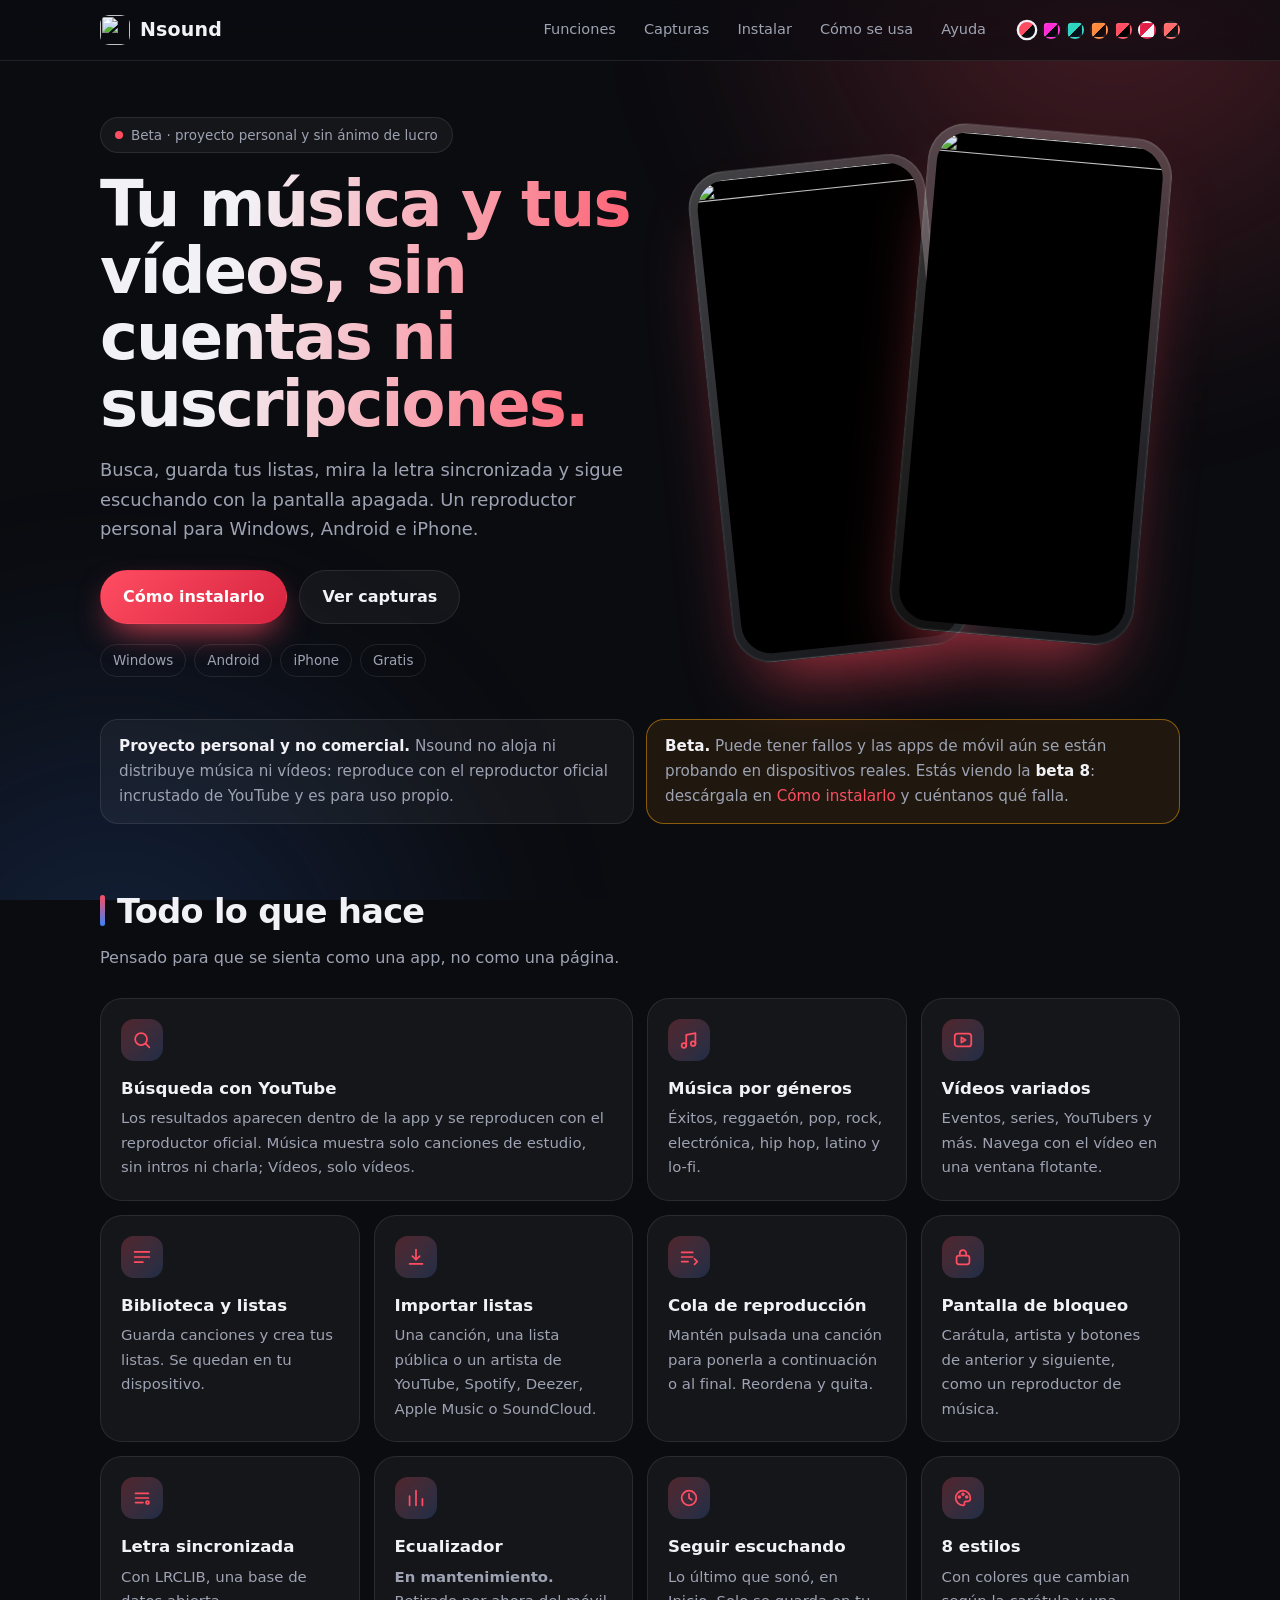
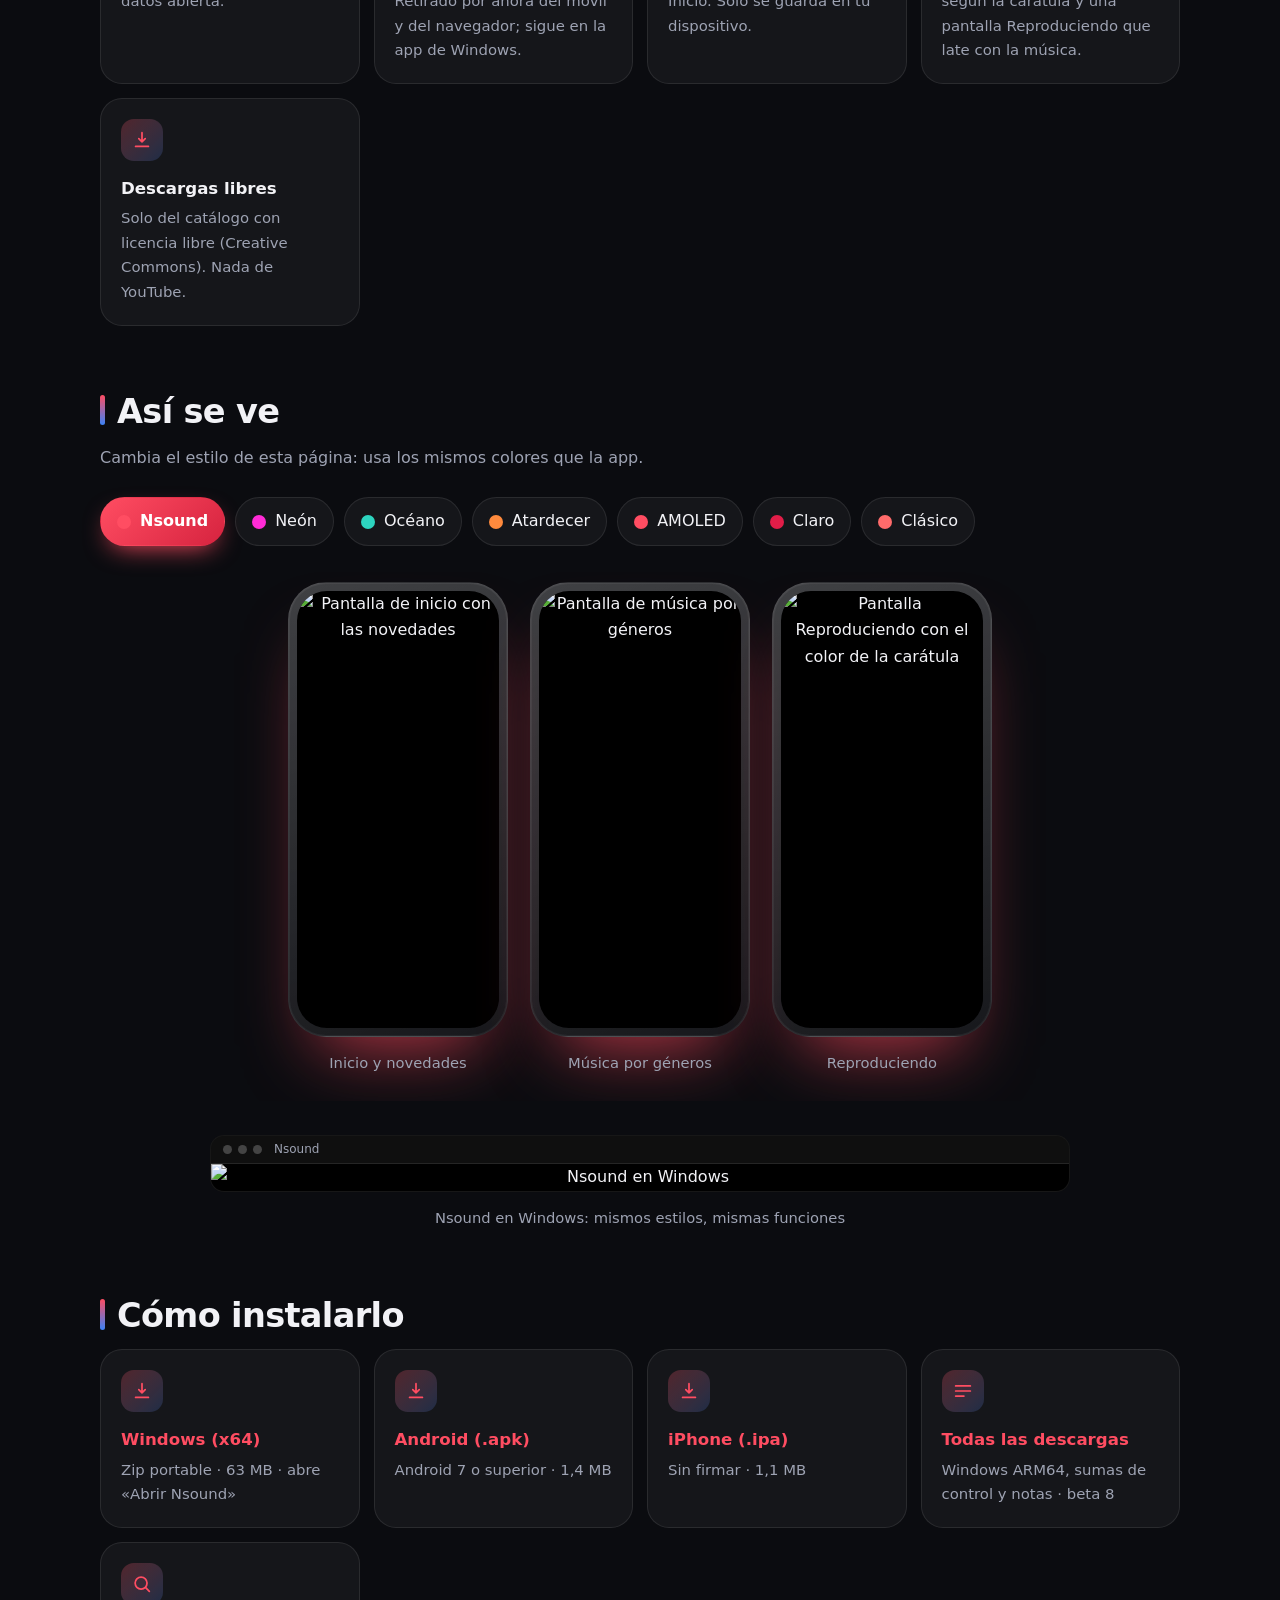
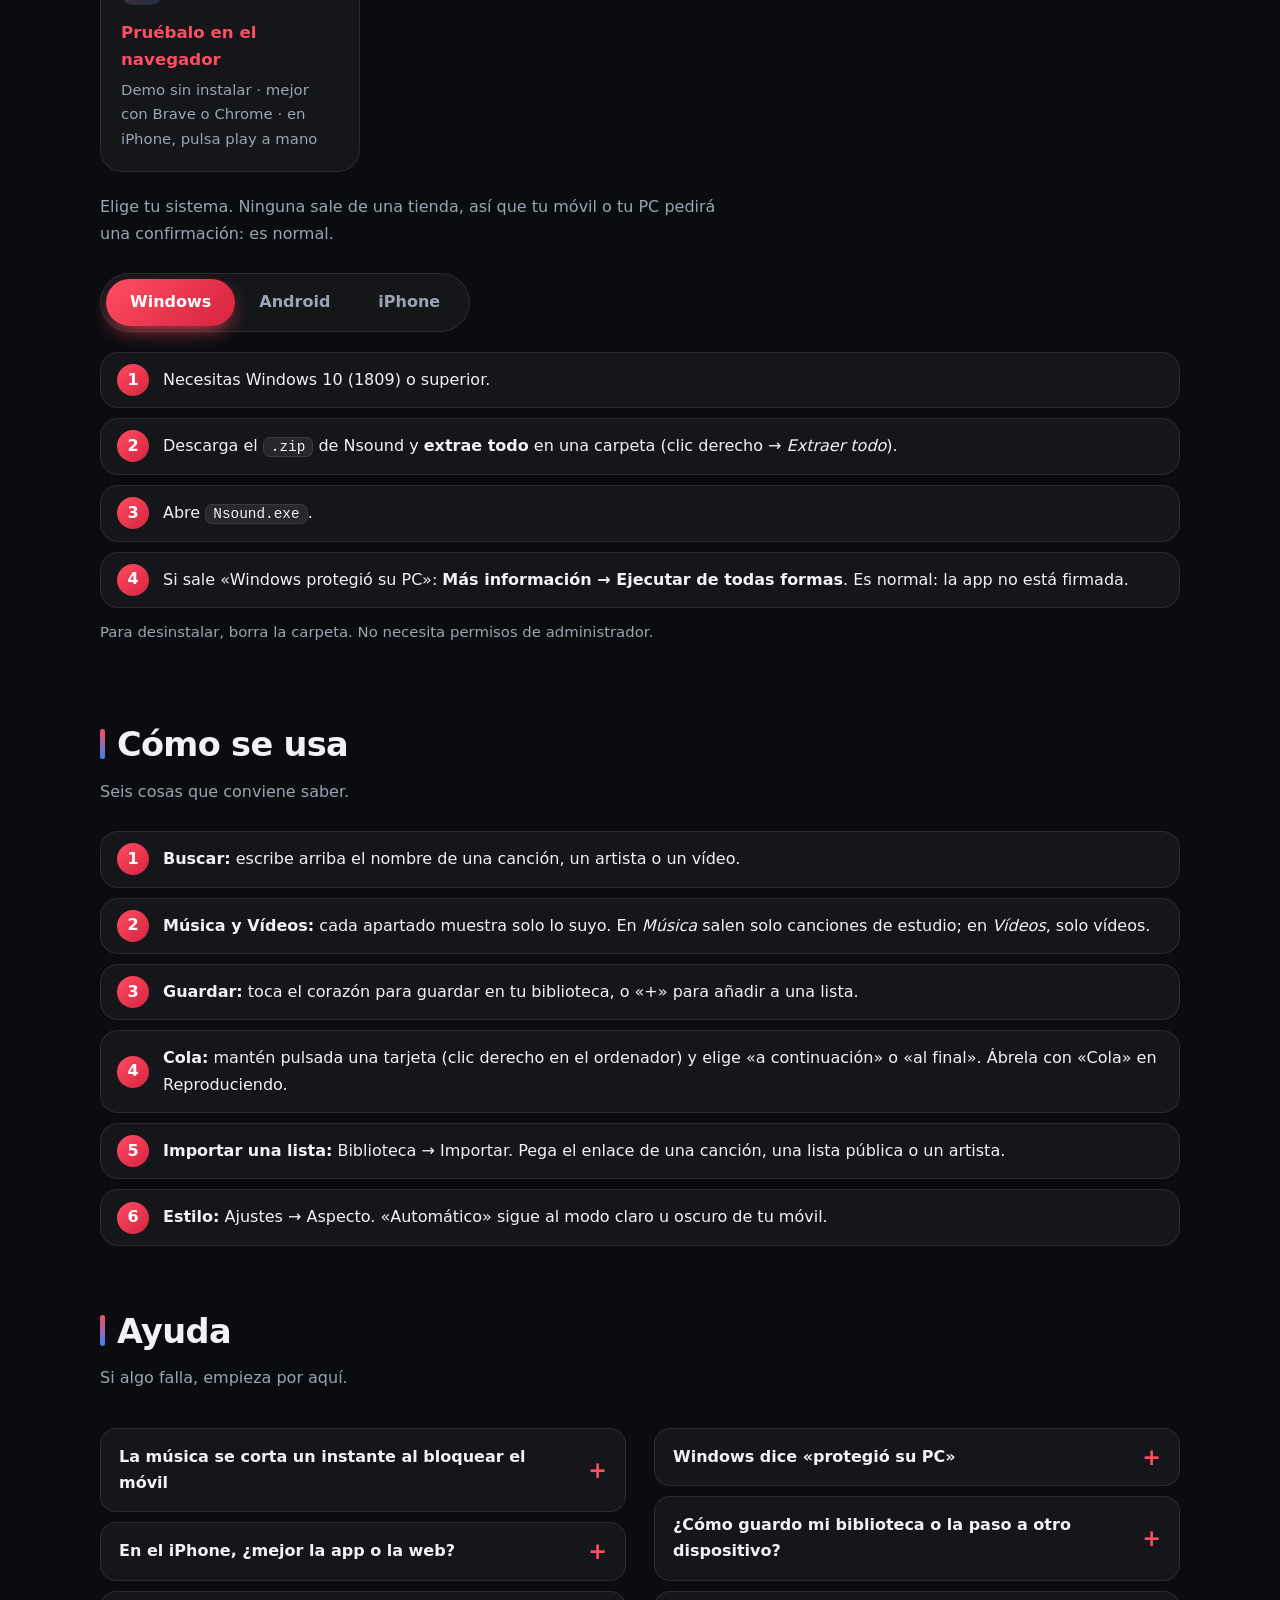
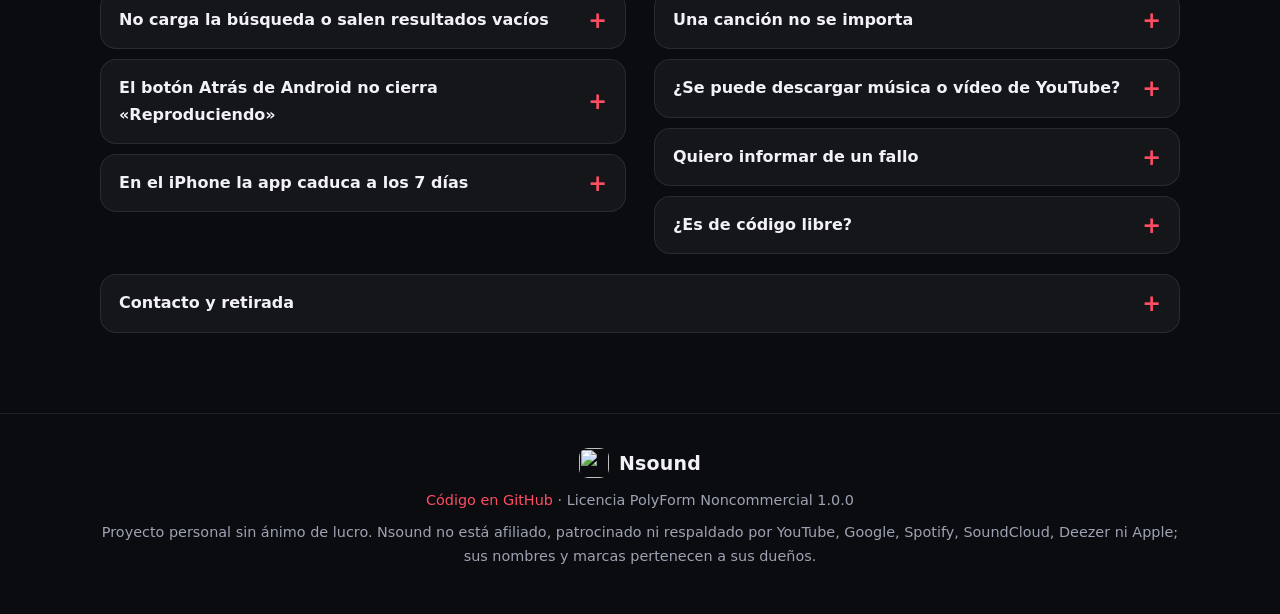
==== site/index.html @ dcff141c "web: descargas y notas de la beta 8 Co-Authored-By: Claude Sonnet 5.5 <noreply@anthropic.com>" ====
<!doctype html>
<html lang="es">
<head>
<meta charset="utf-8">
<meta name="viewport" content="width=device-width,initial-scale=1,viewport-fit=cover">
<title>Nsound</title>
<meta name="description" content="Reproductor personal de música y vídeo, gratuito y sin ánimo de lucro, para Windows, Android e iPhone.">
<meta name="theme-color" content="#0b0c10">
<link rel="icon" href="logo.png">
<link rel="apple-touch-icon" href="logo.png">
<style>
@property --hue { syntax: '<number>'; inherits: true; initial-value: 350; }
:root {
  --bg: #0b0c10; --card: rgba(255,255,255,.045); --line: rgba(255,255,255,.09); --tx: #f2f2f6; --mut: #9ea3b3;
  --ac: #ff4d62; --ac2: #d6233f; --blue: #3b82f6; --on: #fff; --w: 255,255,255;
  --r: 22px;
}
:root[data-t="neon"]      { --bg:#07060d; --ac:#ff2bd6; --ac2:#a815d6; --blue:#7c3aed; }
:root[data-t="oceano"]    { --bg:#05111b; --ac:#2dd4bf; --ac2:#0e9aa7; --blue:#38bdf8; --on:#04202a; }
:root[data-t="atardecer"] { --bg:#130b0d; --ac:#ff8a3d; --ac2:#e5484d; --blue:#f43f5e; --on:#2a0f08; }
:root[data-t="amoled"]    { --bg:#000; }
:root[data-t="claro"]     { --bg:#f4f5f8; --card:rgba(20,22,40,.045); --line:rgba(20,22,40,.12); --tx:#14161f; --mut:#5b6072; --ac:#e11d48; --ac2:#be123c; --w:20,22,40; }
:root[data-t="clasico"]   { --bg:#121214; --ac:#ff6b6b; --ac2:#e04a4a; --blue:#4a8cff; }
* { box-sizing: border-box; }
html { scroll-behavior: smooth; scroll-padding-top: 76px; }
body { margin: 0; background: var(--bg); color: var(--tx); font: 16px/1.65 system-ui, -apple-system, "Segoe UI", Roboto, sans-serif; overflow-x: hidden; transition: background .6s, color .4s; -webkit-text-size-adjust: 100%; }
img { max-width: 100%; display: block; }
a { color: var(--ac); text-decoration: none; } a:hover { text-decoration: underline; }
:focus-visible { outline: 2px solid var(--ac); outline-offset: 3px; border-radius: 8px; }
.w { width: min(1080px, 100% - 32px); margin: 0 auto; }

/* Ambiente: dos brillos que se desplazan despacio (solo transform: barato) */
.amb { position: fixed; inset: 0; z-index: 0; pointer-events: none; overflow: hidden; }
.amb i { position: absolute; width: 70vmax; height: 70vmax; border-radius: 50%; filter: blur(70px); opacity: .5; will-change: transform; }
.amb i:nth-child(1) { top: -38vmax; right: -22vmax; background: radial-gradient(closest-side, color-mix(in srgb, var(--ac) 55%, transparent), transparent); animation: drift 26s ease-in-out infinite alternate; }
.amb i:nth-child(2) { bottom: -42vmax; left: -26vmax; background: radial-gradient(closest-side, color-mix(in srgb, var(--blue) 40%, transparent), transparent); animation: drift 32s ease-in-out infinite alternate-reverse; }
@keyframes drift { from { transform: translate3d(0,0,0) scale(1); } to { transform: translate3d(-6vmax, 5vmax, 0) scale(1.15); } }
main, header.top, footer { position: relative; z-index: 1; }

/* Barra superior de cristal */
header.top { position: sticky; top: 0; z-index: 20; backdrop-filter: blur(16px) saturate(1.4); -webkit-backdrop-filter: blur(16px) saturate(1.4); background: color-mix(in srgb, var(--bg) 70%, transparent); border-bottom: 1px solid var(--line); }
.bar { display: flex; align-items: center; gap: 14px; height: 60px; }
.brand { display: flex; align-items: center; gap: 10px; font-weight: 800; font-size: 19px; letter-spacing: .01em; color: var(--tx); }
.brand img { width: 30px; height: 30px; border-radius: 9px; }
.brand:hover { text-decoration: none; }
nav.links { margin-left: auto; display: flex; gap: 4px; }
nav.links a { color: var(--mut); padding: 8px 12px; border-radius: 999px; font-size: 14.5px; transition: background .2s, color .2s; }
nav.links a:hover { color: var(--tx); background: var(--card); text-decoration: none; }
.dots { display: flex; gap: 6px; margin-left: 6px; }
.dots button { width: 18px; height: 18px; border-radius: 50%; border: 2px solid var(--line); padding: 0; cursor: pointer; transition: transform .2s, border-color .2s; }
.dots button:hover { transform: scale(1.2); } .dots button[aria-pressed=true] { border-color: var(--tx); transform: scale(1.15); }
@media (max-width: 760px) { nav.links { display: none; } .dots { margin-left: auto; } }

/* Portada */
.hero { display: grid; grid-template-columns: 1.05fr .95fr; gap: 28px; align-items: center; padding: 56px 0 34px; }
.pill { display: inline-flex; align-items: center; gap: 8px; padding: 6px 14px; border-radius: 999px; background: var(--card); border: 1px solid var(--line); color: var(--mut); font-size: 13.5px; }
.pill b { width: 8px; height: 8px; border-radius: 50%; background: var(--ac); box-shadow: 0 0 0 0 var(--ac); animation: ping 2s infinite; }
@keyframes ping { 70% { box-shadow: 0 0 0 9px transparent; } 100% { box-shadow: 0 0 0 0 transparent; } }
h1 { font-size: clamp(2.3rem, 6vw, 4rem); line-height: 1.04; letter-spacing: -.03em; margin: 18px 0 14px; font-weight: 850; background: linear-gradient(100deg, var(--tx) 25%, var(--ac)); -webkit-background-clip: text; background-clip: text; -webkit-text-fill-color: transparent; }
.lead { color: var(--mut); font-size: 1.12rem; max-width: 33rem; }
.cta { display: flex; flex-wrap: wrap; gap: 12px; margin: 26px 0 20px; }
.btn { display: inline-flex; align-items: center; gap: 8px; padding: 13px 22px; border-radius: 999px; font-weight: 700; border: 1px solid var(--line); background: var(--card); color: var(--tx); transition: transform .18s, box-shadow .25s, background .2s; }
.btn:hover { transform: translateY(-2px); text-decoration: none; }
.btn.main { background: linear-gradient(135deg, var(--ac), var(--ac2)); color: var(--on); border-color: transparent; box-shadow: 0 14px 34px -12px var(--ac); }
.btn.main:hover { box-shadow: 0 18px 40px -10px var(--ac); }
.plats { display: flex; gap: 8px; flex-wrap: wrap; } .plats span { font-size: 13.5px; color: var(--mut); padding: 4px 12px; border: 1px solid var(--line); border-radius: 999px; }

/* Móviles de la portada */
.stage { position: relative; height: 520px; display: flex; justify-content: center; }
.phone { position: absolute; width: 238px; padding: 8px; border-radius: 38px; background: linear-gradient(160deg, rgba(var(--w),.22), rgba(var(--w),.05)); border: 1px solid var(--line); box-shadow: 0 40px 70px -30px color-mix(in srgb, var(--ac) 70%, #000), inset 0 0 0 1px rgba(var(--w),.05); }
.phone img { border-radius: 30px; width: 100%; aspect-ratio: 364/788; object-fit: cover; background: #000; }
.phone.a { left: 6%; top: 24px; transform: rotate(-6deg); animation: float 7s ease-in-out infinite; }
.phone.b { right: 6%; top: 0; transform: rotate(5deg) scale(1.03); animation: float 8s ease-in-out -3s infinite; }
@keyframes float { 50% { translate: 0 -14px; } }
@media (max-width: 880px) { .hero { grid-template-columns: 1fr; padding-top: 34px; } .stage { height: 470px; } .phone { width: 206px; } }

/* Avisos */
.notes { display: grid; grid-template-columns: repeat(auto-fit, minmax(290px, 1fr)); gap: 12px; margin: 8px 0 8px; }
.note { padding: 14px 18px; border-radius: 18px; background: var(--card); border: 1px solid var(--line); color: var(--mut); font-size: .95rem; }
.note b { color: var(--tx); }
.note.warn { border-color: color-mix(in srgb, #f59e0b 50%, transparent); background: color-mix(in srgb, #f59e0b 9%, transparent); }

/* Secciones */
section { padding: 52px 0 6px; }
h2 { font-size: clamp(1.5rem, 3.4vw, 2.1rem); letter-spacing: -.02em; margin: 0 0 6px; }
h2::before { content: ''; display: inline-block; width: 5px; height: .9em; border-radius: 3px; margin-right: 12px; background: linear-gradient(var(--ac), var(--blue)); vertical-align: -.08em; }
.sub { color: var(--mut); margin: 0 0 26px; max-width: 40rem; }

/* Funciones: rejilla con brillo que sigue al cursor */
.grid { display: grid; grid-template-columns: repeat(auto-fit, minmax(235px, 1fr)); gap: 14px; }
.card { position: relative; padding: 20px; border-radius: var(--r); background: var(--card); border: 1px solid var(--line); overflow: hidden; transition: transform .3s cubic-bezier(.2,.8,.2,1), border-color .3s; }
.card::before { content: ''; position: absolute; inset: 0; background: radial-gradient(260px circle at var(--mx, 50%) var(--my, -30%), color-mix(in srgb, var(--ac) 22%, transparent), transparent 70%); opacity: 0; transition: opacity .3s; pointer-events: none; }
.card:hover { transform: translateY(-4px); border-color: color-mix(in srgb, var(--ac) 45%, var(--line)); } .card:hover::before { opacity: 1; }
.card.big { grid-column: span 2; } @media (max-width: 560px) { .card.big { grid-column: auto; } }
.ic { width: 42px; height: 42px; border-radius: 13px; display: grid; place-items: center; margin-bottom: 14px; background: linear-gradient(135deg, color-mix(in srgb, var(--ac) 26%, transparent), color-mix(in srgb, var(--blue) 20%, transparent)); color: var(--ac); }
.ic svg { width: 22px; height: 22px; fill: none; stroke: currentColor; stroke-width: 1.9; stroke-linecap: round; stroke-linejoin: round; }
.card h3 { margin: 0 0 4px; font-size: 1.04rem; } .card p { margin: 0; color: var(--mut); font-size: .93rem; }

/* Capturas */
.shots { display: flex; gap: 22px; overflow-x: auto; padding: 10px 6px 26px; scroll-snap-type: x mandatory; justify-content: safe center; scrollbar-width: thin; }
.shots figure { margin: 0; flex: 0 0 auto; scroll-snap-align: center; text-align: center; }
.phone img { transition: opacity .22s ease; } .phone img.swap { opacity: 0; }
.winshot { margin: 34px auto 0; max-width: 860px; text-align: center; }
.winframe { border-radius: 14px; overflow: hidden; border: 1px solid var(--line); background: #000; box-shadow: 0 40px 80px -40px color-mix(in srgb, var(--ac) 60%, #000); }
.wbar { display: flex; align-items: center; gap: 6px; height: 28px; padding: 0 12px; background: rgba(var(--w), .06); border-bottom: 1px solid var(--line); font-size: 12px; color: var(--mut); }
.wbar i { width: 9px; height: 9px; border-radius: 50%; background: rgba(var(--w), .22); } .wbar span { margin-left: 6px; }
.winframe img { width: 100%; display: block; transition: opacity .22s ease; } .winframe img.swap { opacity: 0; }
.winshot figcaption { color: var(--mut); font-size: .92rem; margin-top: 14px; }
.shots .phone { position: static; width: 220px; animation: none; transform: none; transition: transform .4s cubic-bezier(.2,.8,.2,1); }
.shots figure:hover .phone { transform: translateY(-8px) rotate(-1.5deg); }
.shots figcaption { color: var(--mut); font-size: .92rem; margin-top: 14px; }

/* Estilos de la web = estilos de la app */
.themes { display: flex; flex-wrap: wrap; gap: 10px; }
.chip { display: inline-flex; align-items: center; gap: 9px; padding: 10px 16px; border-radius: 999px; background: var(--card); border: 1px solid var(--line); color: var(--tx); font: inherit; cursor: pointer; transition: transform .15s, background .2s, box-shadow .25s; }
.chip i { width: 14px; height: 14px; border-radius: 50%; }
.chip:hover { transform: translateY(-2px); } .chip:active { transform: scale(.95); }
.chip[aria-pressed=true] { background: linear-gradient(135deg, var(--ac), var(--ac2)); color: var(--on); border-color: transparent; box-shadow: 0 10px 26px -10px var(--ac); font-weight: 700; }

/* Instalación */
.seg { position: relative; display: inline-flex; padding: 5px; border-radius: 999px; background: var(--card); border: 1px solid var(--line); margin-bottom: 20px; }
.seg button { position: relative; z-index: 1; padding: 10px 24px; border: 0; background: transparent; color: var(--mut); font: inherit; font-weight: 600; border-radius: 999px; cursor: pointer; transition: color .25s; }
.seg button[aria-selected=true] { color: var(--on); }
.seg .ind { position: absolute; top: 5px; bottom: 5px; left: 5px; border-radius: 999px; background: linear-gradient(135deg, var(--ac), var(--ac2)); box-shadow: 0 8px 22px -8px var(--ac); transition: transform .35s cubic-bezier(.3,1.2,.4,1), width .35s; }
.pane { display: none; } .pane.on { display: block; animation: rise .45s cubic-bezier(.2,.8,.2,1); }
@keyframes rise { from { opacity: 0; transform: translateY(12px); } }
ol.steps { list-style: none; margin: 0; padding: 0; counter-reset: s; display: grid; gap: 10px; }
ol.steps li { counter-increment: s; position: relative; padding: 14px 16px 14px 62px; border-radius: 18px; background: var(--card); border: 1px solid var(--line); }
ol.steps li::before { content: counter(s); position: absolute; left: 16px; top: 50%; translate: 0 -50%; width: 32px; height: 32px; border-radius: 50%; display: grid; place-items: center; font-weight: 800; color: var(--on); background: linear-gradient(135deg, var(--ac), var(--ac2)); }
code { background: rgba(var(--w), .08); border: 1px solid var(--line); border-radius: 7px; padding: 1px 7px; font-size: .9em; }
.hint { color: var(--mut); font-size: .93rem; margin-top: 12px; }

/* Ayuda */
details { background: var(--card); border: 1px solid var(--line); border-radius: 16px; padding: 0 18px; margin: 10px 0; transition: border-color .25s, background .25s; }
details[open] { border-color: color-mix(in srgb, var(--ac) 40%, var(--line)); background: color-mix(in srgb, var(--ac) 5%, var(--card)); }
summary { cursor: pointer; font-weight: 650; padding: 15px 0; list-style: none; display: flex; justify-content: space-between; gap: 12px; align-items: center; }
summary::-webkit-details-marker { display: none; }
summary::after { content: '+'; font-size: 1.4rem; line-height: 1; color: var(--ac); transition: transform .3s; flex: none; }
details[open] summary::after { transform: rotate(45deg); }
details p, details > div { margin: 0 0 16px; color: var(--mut); }
.two { display: grid; grid-template-columns: 1fr 1fr; gap: 0 28px; } @media (max-width: 820px) { .two { grid-template-columns: 1fr; } }

footer { margin-top: 64px; padding: 34px 0 46px; border-top: 1px solid var(--line); color: var(--mut); font-size: .9rem; text-align: center; }
footer .brand { justify-content: center; margin-bottom: 10px; }

/* Aparecer al hacer scroll (solo con JS; sin JS todo se ve) */
.js .rv { opacity: 0; transform: translateY(22px); transition: opacity .7s cubic-bezier(.2,.8,.2,1), transform .7s cubic-bezier(.2,.8,.2,1); transition-delay: var(--d, 0s); }
.js .rv.in { opacity: 1; transform: none; }
@media (prefers-reduced-motion: reduce) {
  *, *::before, *::after { animation: none !important; transition: none !important; scroll-behavior: auto !important; }
  .js .rv { opacity: 1; transform: none; }
}
</style>
</head>
<body>
<script>document.documentElement.classList.add('js');try{var t=localStorage.getItem('nsound-site-theme');if(t)document.documentElement.dataset.t=t}catch(e){}</script>
<svg width="0" height="0" style="position:absolute" aria-hidden="true"><defs>
<symbol id="i-search" viewBox="0 0 24 24"><circle cx="11" cy="11" r="6.5"/><path d="M16 16l4 4"/></symbol>
<symbol id="i-music" viewBox="0 0 24 24"><path d="M9 18V6.5l10-2V16"/><circle cx="6.5" cy="18" r="2.5"/><circle cx="16.5" cy="16" r="2.5"/></symbol>
<symbol id="i-video" viewBox="0 0 24 24"><rect x="3" y="5" width="18" height="14" rx="3"/><path d="M10.2 9.2v5.6l4.6-2.8z"/></symbol>
<symbol id="i-lib" viewBox="0 0 24 24"><path d="M4 6.5h16M4 12h16M4 17.5h9"/></symbol>
<symbol id="i-import" viewBox="0 0 24 24"><path d="M12 4v11m0 0-4-4m4 4 4-4M5 19.5h14"/></symbol>
<symbol id="i-lyrics" viewBox="0 0 24 24"><path d="M5 7h14M5 12h14M5 17h8"/><circle cx="18" cy="17" r="1.6"/></symbol>
<symbol id="i-eq" viewBox="0 0 24 24"><path d="M5 20V10M12 20V4M19 20v-7"/></symbol>
<symbol id="i-queue" viewBox="0 0 24 24"><path d="M4 7h12M4 12h12M4 17h7"/><path d="M18 14l3 3-3 3"/></symbol>
<symbol id="i-lock" viewBox="0 0 24 24"><rect x="5" y="10.5" width="14" height="9.5" rx="2.5"/><path d="M8.5 10.5V8a3.5 3.5 0 0 1 7 0v2.5"/></symbol>
<symbol id="i-clock" viewBox="0 0 24 24"><circle cx="12" cy="12" r="8"/><path d="M12 7.5V12l3 2"/></symbol>
<symbol id="i-pal" viewBox="0 0 24 24"><path d="M12 4a8 8 0 1 0 0 16c1.4 0 2-.9 1.6-2-.4-1.2.3-2.2 1.6-2.2H17a3 3 0 0 0 3-3A8 8 0 0 0 12 4z"/><circle cx="8" cy="11" r="1"/><circle cx="12" cy="8" r="1"/><circle cx="16" cy="11" r="1"/></symbol>
<symbol id="i-dl" viewBox="0 0 24 24"><path d="M12 4v10m0 0-3.5-3.5M12 14l3.5-3.5M5 19h14"/></symbol>
</defs></svg>
<div class="amb" aria-hidden="true"><i></i><i></i></div>

<header class="top"><div class="w bar">
  <a class="brand" href="#"><img src="logo.png" alt="">Nsound</a>
  <nav class="links" aria-label="Secciones"><a href="#funciones">Funciones</a><a href="#capturas">Capturas</a><a href="#instalar">Instalar</a><a href="#uso">Cómo se usa</a><a href="#ayuda">Ayuda</a></nav>
  <div class="dots" role="group" aria-label="Estilo de la web" id="dots"></div>
</div></header>

<main>
<div class="w">
  <div class="hero">
    <div class="rv">
      <span class="pill"><b></b>Beta · proyecto personal y sin ánimo de lucro</span>
      <h1>Tu música y tus vídeos, sin cuentas ni suscripciones.</h1>
      <p class="lead">Busca, guarda tus listas, mira la letra sincronizada y sigue escuchando con la pantalla apagada. Un reproductor personal para Windows, Android e iPhone.</p>
      <div class="cta"><a class="btn main" href="#instalar">Cómo instalarlo</a><a class="btn" href="#capturas">Ver capturas</a></div>
      <div class="plats"><span>Windows</span><span>Android</span><span>iPhone</span><span>Gratis</span></div>
    </div>
    <div class="stage rv" style="--d:.15s" aria-hidden="true">
      <div class="phone a"><img data-shot="inicio" src="img/nsound/inicio.jpg" alt=""></div>
      <div class="phone b"><img data-shot="reproduciendo" src="img/nsound/reproduciendo.jpg" alt=""></div>
    </div>
  </div>

  <div class="notes rv">
    <div class="note"><b>Proyecto personal y no comercial.</b> Nsound no aloja ni distribuye música ni vídeos: reproduce con el reproductor oficial incrustado de YouTube y es para uso propio.</div>
    <div class="note warn"><b>Beta.</b> Puede tener fallos y las apps de móvil aún se están probando en dispositivos reales. Estás viendo la <b>beta 8</b>: descárgala en <a href="#instalar">Cómo instalarlo</a> y cuéntanos qué falla.</div>
  </div>

  <section id="funciones">
    <h2 class="rv">Todo lo que hace</h2>
    <p class="sub rv">Pensado para que se sienta como una app, no como una página.</p>
    <div class="grid" id="feat">
      <div class="card big rv"><div class="ic"><svg><use href="#i-search"/></svg></div><h3>Búsqueda con YouTube</h3><p>Los resultados aparecen dentro de la app y se reproducen con el reproductor oficial. Música muestra solo canciones de estudio, sin intros ni charla; Vídeos, solo vídeos.</p></div>
      <div class="card rv" style="--d:.05s"><div class="ic"><svg><use href="#i-music"/></svg></div><h3>Música por géneros</h3><p>Éxitos, reggaetón, pop, rock, electrónica, hip hop, latino y lo-fi.</p></div>
      <div class="card rv" style="--d:.1s"><div class="ic"><svg><use href="#i-video"/></svg></div><h3>Vídeos variados</h3><p>Eventos, series, YouTubers y más. Navega con el vídeo en una ventana flotante.</p></div>
      <div class="card rv"><div class="ic"><svg><use href="#i-lib"/></svg></div><h3>Biblioteca y listas</h3><p>Guarda canciones y crea tus listas. Se quedan en tu dispositivo.</p></div>
      <div class="card rv" style="--d:.05s"><div class="ic"><svg><use href="#i-import"/></svg></div><h3>Importar listas</h3><p>Una canción, una lista pública o un artista de YouTube, Spotify, Deezer, Apple Music o SoundCloud.</p></div>
      <div class="card rv" style="--d:.1s"><div class="ic"><svg><use href="#i-queue"/></svg></div><h3>Cola de reproducción</h3><p>Mantén pulsada una canción para ponerla a continuación o al final. Reordena y quita.</p></div>
      <div class="card rv"><div class="ic"><svg><use href="#i-lock"/></svg></div><h3>Pantalla de bloqueo</h3><p>Carátula, artista y botones de anterior y siguiente, como un reproductor de música.</p></div>
      <div class="card rv" style="--d:.05s"><div class="ic"><svg><use href="#i-lyrics"/></svg></div><h3>Letra sincronizada</h3><p>Con LRCLIB, una base de datos abierta.</p></div>
      <div class="card rv" style="--d:.1s"><div class="ic"><svg><use href="#i-eq"/></svg></div><h3>Ecualizador</h3><p><b>En mantenimiento.</b> Retirado por ahora del móvil y del navegador; sigue en la app de Windows.</p></div>
      <div class="card rv"><div class="ic"><svg><use href="#i-clock"/></svg></div><h3>Seguir escuchando</h3><p>Lo último que sonó, en Inicio. Solo se guarda en tu dispositivo.</p></div>
      <div class="card rv" style="--d:.05s"><div class="ic"><svg><use href="#i-pal"/></svg></div><h3>8 estilos</h3><p>Con colores que cambian según la carátula y una pantalla Reproduciendo que late con la música.</p></div>
      <div class="card rv" style="--d:.1s"><div class="ic"><svg><use href="#i-dl"/></svg></div><h3>Descargas libres</h3><p>Solo del catálogo con licencia libre (Creative Commons). Nada de YouTube.</p></div>
    </div>
  </section>

  <section id="capturas">
    <h2 class="rv">Así se ve</h2>
    <p class="sub rv">Cambia el estilo de esta página: usa los mismos colores que la app.</p>
    <div class="themes rv" id="themes" role="group" aria-label="Estilos"></div>
    <div class="shots" style="margin-top:26px">
      <figure class="rv"><div class="phone"><img data-shot="inicio" src="img/nsound/inicio.jpg" alt="Pantalla de inicio con las novedades" loading="lazy"></div><figcaption>Inicio y novedades</figcaption></figure>
      <figure class="rv" style="--d:.08s"><div class="phone"><img data-shot="musica" src="img/nsound/musica.jpg" alt="Pantalla de música por géneros" loading="lazy"></div><figcaption>Música por géneros</figcaption></figure>
      <figure class="rv" style="--d:.16s"><div class="phone"><img data-shot="reproduciendo" src="img/nsound/reproduciendo.jpg" alt="Pantalla Reproduciendo con el color de la carátula" loading="lazy"></div><figcaption>Reproduciendo</figcaption></figure>
    </div>
    <figure class="winshot rv"><div class="winframe"><div class="wbar"><i></i><i></i><i></i><span>Nsound</span></div><img data-win src="img/windows/nsound.jpg" alt="Nsound en Windows" loading="lazy"></div><figcaption>Nsound en Windows: mismos estilos, mismas funciones</figcaption></figure>
  </section>

  <section id="instalar">
    <h2 class="rv">Cómo instalarlo</h2>
    <div class="grid rv" style="margin-bottom:22px">
      <a class="card" href="https://github.com/vhkp259r94-cmyk/spotios/releases/download/v0.8.0-beta.8/Nsound-0.8.0-beta.8-windows-x64.zip"><div class="ic"><svg><use href="#i-dl"/></svg></div><h3>Windows (x64)</h3><p>Zip portable · 63 MB · abre «Abrir Nsound»</p></a>
      <a class="card" href="https://github.com/vhkp259r94-cmyk/spotios/releases/download/v0.8.0-beta.8/Nsound-0.8.0-beta.8-android.apk"><div class="ic"><svg><use href="#i-dl"/></svg></div><h3>Android (.apk)</h3><p>Android 7 o superior · 1,4 MB</p></a>
      <a class="card" href="https://github.com/vhkp259r94-cmyk/spotios/releases/download/v0.8.0-beta.8/Nsound-0.8.0-beta.8-unsigned.ipa"><div class="ic"><svg><use href="#i-dl"/></svg></div><h3>iPhone (.ipa)</h3><p>Sin firmar · 1,1 MB</p></a>
      <a class="card" href="https://github.com/vhkp259r94-cmyk/spotios/releases/tag/v0.8.0-beta.8"><div class="ic"><svg><use href="#i-lib"/></svg></div><h3>Todas las descargas</h3><p>Windows ARM64, sumas de control y notas · beta 8</p></a>
      <a class="card" href="https://nsound-demo.vercel.app/" target="_blank" rel="noopener"><div class="ic"><svg><use href="#i-search"/></svg></div><h3>Pruébalo en el navegador</h3><p>Demo sin instalar · mejor con Brave o Chrome · en iPhone, pulsa play a mano</p></a>
    </div>
    <p class="sub rv">Elige tu sistema. Ninguna sale de una tienda, así que tu móvil o tu PC pedirá una confirmación: es normal.</p>
    <div class="seg rv" role="tablist" id="seg"><span class="ind" id="ind"></span>
      <button role="tab" aria-selected="true" data-t="win">Windows</button><button role="tab" aria-selected="false" data-t="and">Android</button><button role="tab" aria-selected="false" data-t="ios">iPhone</button></div>
    <div class="pane on" id="win"><ol class="steps">
      <li>Necesitas Windows 10 (1809) o superior.</li>
      <li>Descarga el <code>.zip</code> de Nsound y <b>extrae todo</b> en una carpeta (clic derecho → <i>Extraer todo</i>).</li>
      <li>Abre <code>Nsound.exe</code>.</li>
      <li>Si sale «Windows protegió su PC»: <b>Más información → Ejecutar de todas formas</b>. Es normal: la app no está firmada.</li></ol>
      <p class="hint">Para desinstalar, borra la carpeta. No necesita permisos de administrador.</p></div>
    <div class="pane" id="and"><ol class="steps">
      <li>Necesitas Android 7 o superior.</li>
      <li>Descarga el <code>.apk</code> en el móvil y ábrelo.</li>
      <li>Android pedirá permitir instalar desde esa fuente: acepta en <b>Ajustes</b>. Puedes quitar el permiso después.</li>
      <li>Si Play Protect avisa de «App no verificada»: <b>Más detalles → Instalar de todas formas</b>.</li>
      <li>Pulsa <b>Instalar</b> y luego <b>Abrir</b>. Acepta las notificaciones para ver el control de reproducción.</li></ol></div>
    <div class="pane" id="ios"><ol class="steps">
      <li>El <code>.ipa</code> no está firmado: se firma con tu Apple ID al instalar. Lo más fácil es <a href="https://sideloadly.io">Sideloadly</a> en tu ordenador (en Windows, con iTunes e iCloud descargados de Apple.com).</li>
      <li>Conecta el iPhone por cable y pulsa <b>Confiar</b>.</li>
      <li>Arrastra el <code>.ipa</code> a Sideloadly, escribe tu Apple ID y pulsa <b>Start</b>.</li>
      <li>En el iPhone: <b>Ajustes → General → VPN y gestión de dispositivos →</b> tu Apple ID <b>→ Confiar</b>.</li>
      <li>Activa <b>Ajustes → Privacidad y seguridad → Modo desarrollador</b> y reinicia.</li>
      <li>Abre Nsound. Con un Apple ID gratuito la app caduca a los 7 días y hay que reinstalarla.</li></ol>
      <h3 style="margin:26px 0 10px">Que se renueve sola</h3>
      <p class="hint" style="margin:0 0 12px">Añade la fuente de Nsound en SideStore o AltStore y se instalará y se actualizará desde ahí: <a href="sidestore://source?url=https://vhkp259r94-cmyk.github.io/spotios/source.json">Añadir a SideStore</a> · <a href="altstore://source?url=https://vhkp259r94-cmyk.github.io/spotios/source.json">Añadir a AltStore</a> · <code>https://vhkp259r94-cmyk.github.io/spotios/source.json</code></p>
      <div class="grid">
        <div class="card"><h3>SideStore <span style="color:var(--ac);font-size:.8rem">recomendada</span></h3><p>Renueva la app en el propio iPhone, sin ordenador. Instálalo una vez con su <a href="https://docs.sidestore.io">guía oficial</a> y abre el <code>.ipa</code> con SideStore.</p></div>
        <div class="card"><h3>AltStore</h3><p>Renueva por wifi mientras tu ordenador (con AltServer) esté encendido en la misma red. <a href="https://altstore.io">altstore.io</a></p></div>
        <div class="card"><h3>TrollStore</h3><p>Instala sin que caduque nunca, pero solo funciona en iOS 14.0–16.6.1 y 17.0. <a href="https://ios.cfw.guide/installing-trollstore/">Guía</a></p></div>
      </div>
      <p class="hint">No recomendamos las tiendas con certificados «empresariales» (ESign, Scarlet…): Apple los revoca de golpe y la app deja de abrirse. Con un Apple ID gratuito el límite es de 3 apps a la vez.</p></div>
  </section>

  <section id="uso">
    <h2 class="rv">Cómo se usa</h2>
    <p class="sub rv">Seis cosas que conviene saber.</p>
    <ol class="steps rv">
      <li><b>Buscar:</b> escribe arriba el nombre de una canción, un artista o un vídeo.</li>
      <li><b>Música y Vídeos:</b> cada apartado muestra solo lo suyo. En <i>Música</i> salen solo canciones de estudio; en <i>Vídeos</i>, solo vídeos.</li>
      <li><b>Guardar:</b> toca el corazón para guardar en tu biblioteca, o «+» para añadir a una lista.</li>
      <li><b>Cola:</b> mantén pulsada una tarjeta (clic derecho en el ordenador) y elige «a continuación» o «al final». Ábrela con «Cola» en Reproduciendo.</li>
      <li><b>Importar una lista:</b> Biblioteca → Importar. Pega el enlace de una canción, una lista pública o un artista.</li>
      <li><b>Estilo:</b> Ajustes → Aspecto. «Automático» sigue al modo claro u oscuro de tu móvil.</li>
    </ol>
  </section>

  <section id="ayuda">
    <h2 class="rv">Ayuda</h2>
    <p class="sub rv">Si algo falla, empieza por aquí.</p>
    <div class="two rv">
      <div>
        <details><summary>La música se corta un instante al bloquear el móvil</summary><p>Nsound reproduce con el reproductor de YouTube incrustado, y al salir de la app, apagar la pantalla o desbloquear, el sistema puede pausarlo un instante. Nsound lo reanuda solo, así que puede notarse un corte de aproximadamente un segundo: es una limitación del sistema con el reproductor oficial de YouTube. Si pausas tú, no se reanuda. En el iPhone, si la música lleva mucho rato en pausa con el móvil bloqueado, iOS puede cerrar la app y hay que abrirla para seguir. En Android hay una notificación de reproducción (acepta el permiso de notificaciones); si aun así se para, en Ajustes del móvil → Batería → Nsound elige «Sin restricciones» y no cierres la app desde recientes. Sigue siendo una beta.</p></details>
        <details><summary>En el iPhone, ¿mejor la app o la web?</summary><p>La app instalada: mantiene la música con la pantalla bloqueada de forma más fiable. Desde Safari, la página usa un truco (un audio silencioso) para seguir viva al bloquear, pero iOS puede cortarla igualmente. Si lo usas desde la web, abre la web desde «Añadir a pantalla de inicio» y no la cierres.</p></details>
        <details><summary>No carga la búsqueda o salen resultados vacíos</summary><p>Comprueba la conexión. YouTube puede limitar las peticiones durante unos minutos: espera y vuelve a probar.</p></details>
        <details><summary>El botón Atrás de Android no cierra «Reproduciendo»</summary><p>Actualiza a la última versión: ya cierra primero Reproduciendo, la cola y los menús, y minimiza el vídeo.</p></details>
        <details><summary>En el iPhone la app caduca a los 7 días</summary><p>Es una limitación de Apple con los ID gratuitos. Hay que volver a instalarla con Sideloadly o AltStore (este último la renueva solo).</p></details>
      </div>
      <div>
        <details><summary>Windows dice «protegió su PC»</summary><p>Es normal: la app no está firmada. Pulsa «Más información» y luego «Ejecutar de todas formas».</p></details>
        <details><summary>¿Cómo guardo mi biblioteca o la paso a otro dispositivo?</summary><p>En Biblioteca pulsa «Exportar»: se crea un archivo con tus canciones guardadas y tus listas, solo con lo que tú guardaste. Para recuperarlo, en «Importar» elige ese archivo y se añade sin borrar nada de lo que ya tengas. Nsound no tiene cuentas: cada persona guarda su propio archivo.</p></details>
        <details><summary>Una canción no se importa</summary><p>Puede que no exista en YouTube Music con ese título. Al terminar, la app muestra la lista de canciones sin encontrar.</p></details>
        <details><summary>¿Se puede descargar música o vídeo de YouTube?</summary><p>No. Nsound reproduce YouTube con su reproductor oficial y no extrae ni descarga contenido. Las descargas solo existen para contenido libre (Creative Commons).</p></details>
        <details><summary>Quiero informar de un fallo</summary><p>Abre una <a href="https://github.com/vhkp259r94-cmyk/spotios/issues">incidencia</a> con: modelo de móvil, versión de Android o iOS, versión de Nsound, si usabas Wi‑Fi o datos, qué hacías y cuánto tardó en fallar. Una captura ayuda mucho.</p></details>
        <details><summary>¿Es de código libre?</summary><p>El código es visible y se puede usar y modificar sin fines comerciales (licencia PolyForm Noncommercial). No se puede vender ni publicar copias comerciales, y el nombre y logo de Nsound son de la marca.</p></details>
      </div>
    </div>
    <details class="rv"><summary>Contacto y retirada</summary><p>Si eres titular de derechos o de una marca y quieres que se retire o se corrija algo, abre una <a href="https://github.com/vhkp259r94-cmyk/spotios/issues">incidencia en GitHub</a> indicando qué y dónde. Se atiende lo antes posible.</p></details>
  </section>
</div>
</main>

<footer><div class="w">
  <a class="brand" href="#"><img src="logo.png" alt="">Nsound</a>
  <div><a href="https://github.com/vhkp259r94-cmyk/spotios">Código en GitHub</a> · Licencia PolyForm Noncommercial 1.0.0</div>
  <div style="margin-top:8px">Proyecto personal sin ánimo de lucro. Nsound no está afiliado, patrocinado ni respaldado por YouTube, Google, Spotify, SoundCloud, Deezer ni Apple; sus nombres y marcas pertenecen a sus dueños.</div>
</div></footer>

<script>
(function () {
  var $ = function (s, r) { return (r || document).querySelector(s); }, $$ = function (s, r) { return Array.prototype.slice.call((r || document).querySelectorAll(s)); };
  var root = document.documentElement;

  // Estilos: los mismos que la app
  var LOOKS = [['nsound', 'Nsound', '#ff4d62', '#0b0c10'], ['neon', 'Neón', '#ff2bd6', '#07060d'], ['oceano', 'Océano', '#2dd4bf', '#05111b'], ['atardecer', 'Atardecer', '#ff8a3d', '#130b0d'],
    ['amoled', 'AMOLED', '#ff4d62', '#000'], ['claro', 'Claro', '#e11d48', '#f4f5f8'], ['clasico', 'Clásico', '#ff6b6b', '#121214']];
  function setTheme(id) {
    root.dataset.t = id;
    var l = LOOKS.filter(function (x) { return x[0] === id; })[0] || LOOKS[0];
    var m = $('meta[name=theme-color]'); if (m) m.setAttribute('content', l[3]);
    $$('[data-th]').forEach(function (b) { b.setAttribute('aria-pressed', b.dataset.th === id); });
    try { localStorage.setItem('nsound-site-theme', id); } catch (e) {}
    $$('img[data-shot],img[data-win]').forEach(function (im) {
      var src = im.hasAttribute('data-win') ? 'img/windows/' + id + '.jpg' : 'img/' + id + '/' + im.dataset.shot + '.jpg';
      if (im.getAttribute('src') === src) return;
      var pre = new Image(); pre.onload = function () { im.classList.add('swap'); setTimeout(function () { im.src = src; im.classList.remove('swap'); }, 200); }; pre.src = src;
    });
  }
  LOOKS.forEach(function (l) {
    var d = document.createElement('button'); d.dataset.th = l[0]; d.title = l[1]; d.setAttribute('aria-label', 'Estilo ' + l[1]); d.style.background = 'linear-gradient(135deg,' + l[2] + ' 50%,' + l[3] + ' 50%)';
    d.onclick = function () { setTheme(l[0]); }; $('#dots').appendChild(d);
    var c = document.createElement('button'); c.className = 'chip'; c.dataset.th = l[0]; c.innerHTML = '<i style="background:' + l[2] + '"></i>' + l[1];
    c.onclick = function () { setTheme(l[0]); }; $('#themes').appendChild(c);
  });
  setTheme(root.dataset.t || 'nsound');

  // Pestañas de instalación con indicador deslizante
  var seg = $('#seg'), ind = $('#ind');
  function place() { var b = $('button[aria-selected=true]', seg); if (!b) return; ind.style.width = b.offsetWidth + 'px'; ind.style.transform = 'translateX(' + (b.offsetLeft - 5) + 'px)'; }
  $$('button', seg).forEach(function (b) {
    b.onclick = function () {
      $$('button', seg).forEach(function (x) { x.setAttribute('aria-selected', x === b); });
      $$('.pane').forEach(function (p) { p.classList.toggle('on', p.id === b.dataset.t); });
      place();
    };
  });
  window.addEventListener('resize', place); window.addEventListener('load', place); place();

  // Brillo que sigue al cursor en las tarjetas
  $$('.card').forEach(function (c) {
    c.addEventListener('pointermove', function (e) { var r = c.getBoundingClientRect(); c.style.setProperty('--mx', (e.clientX - r.left) + 'px'); c.style.setProperty('--my', (e.clientY - r.top) + 'px'); });
  });

  // Aparecer al hacer scroll
  var els = $$('.rv');
  if ('IntersectionObserver' in window) {
    var io = new IntersectionObserver(function (es) { es.forEach(function (e) { if (e.isIntersecting) { e.target.classList.add('in'); io.unobserve(e.target); } }); }, { threshold: .12, rootMargin: '0px 0px -6% 0px' });
    els.forEach(function (e) { io.observe(e); });
  } else els.forEach(function (e) { e.classList.add('in'); });
})();
</script>
</body>
</html>
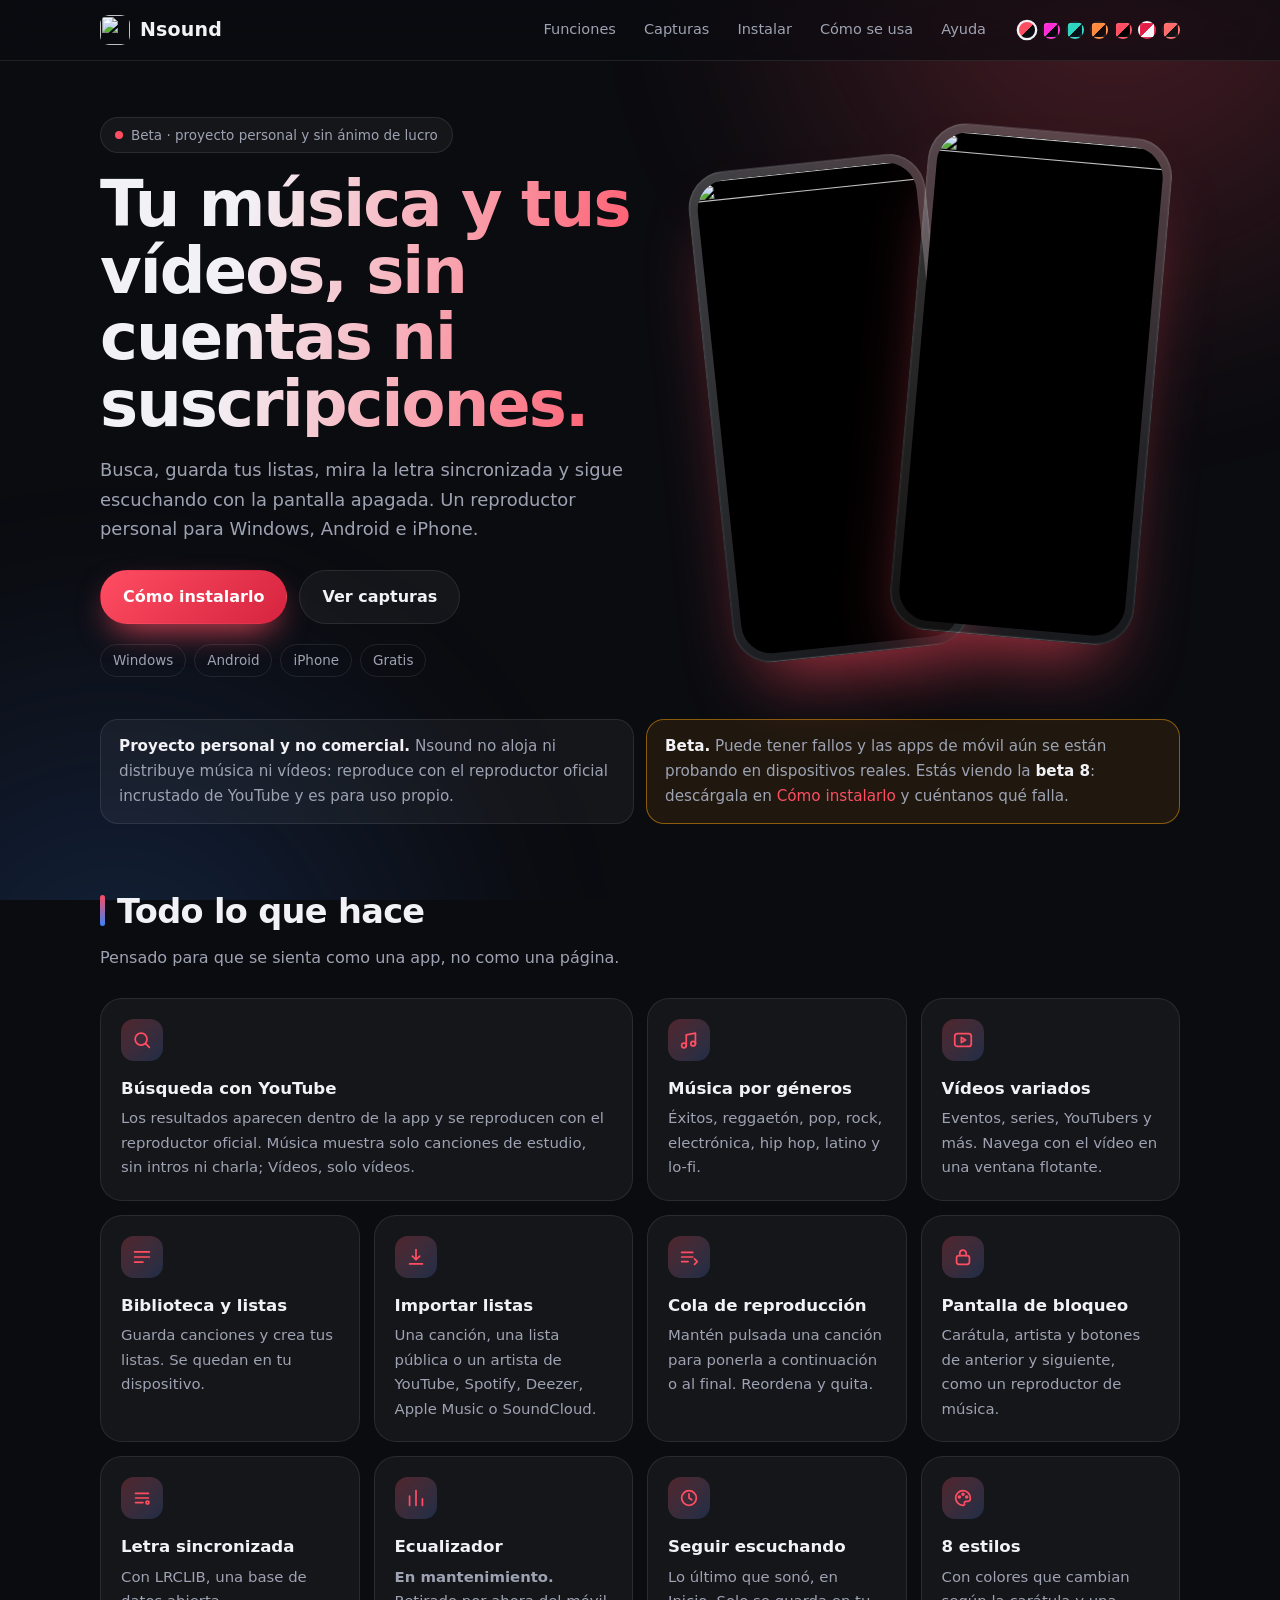
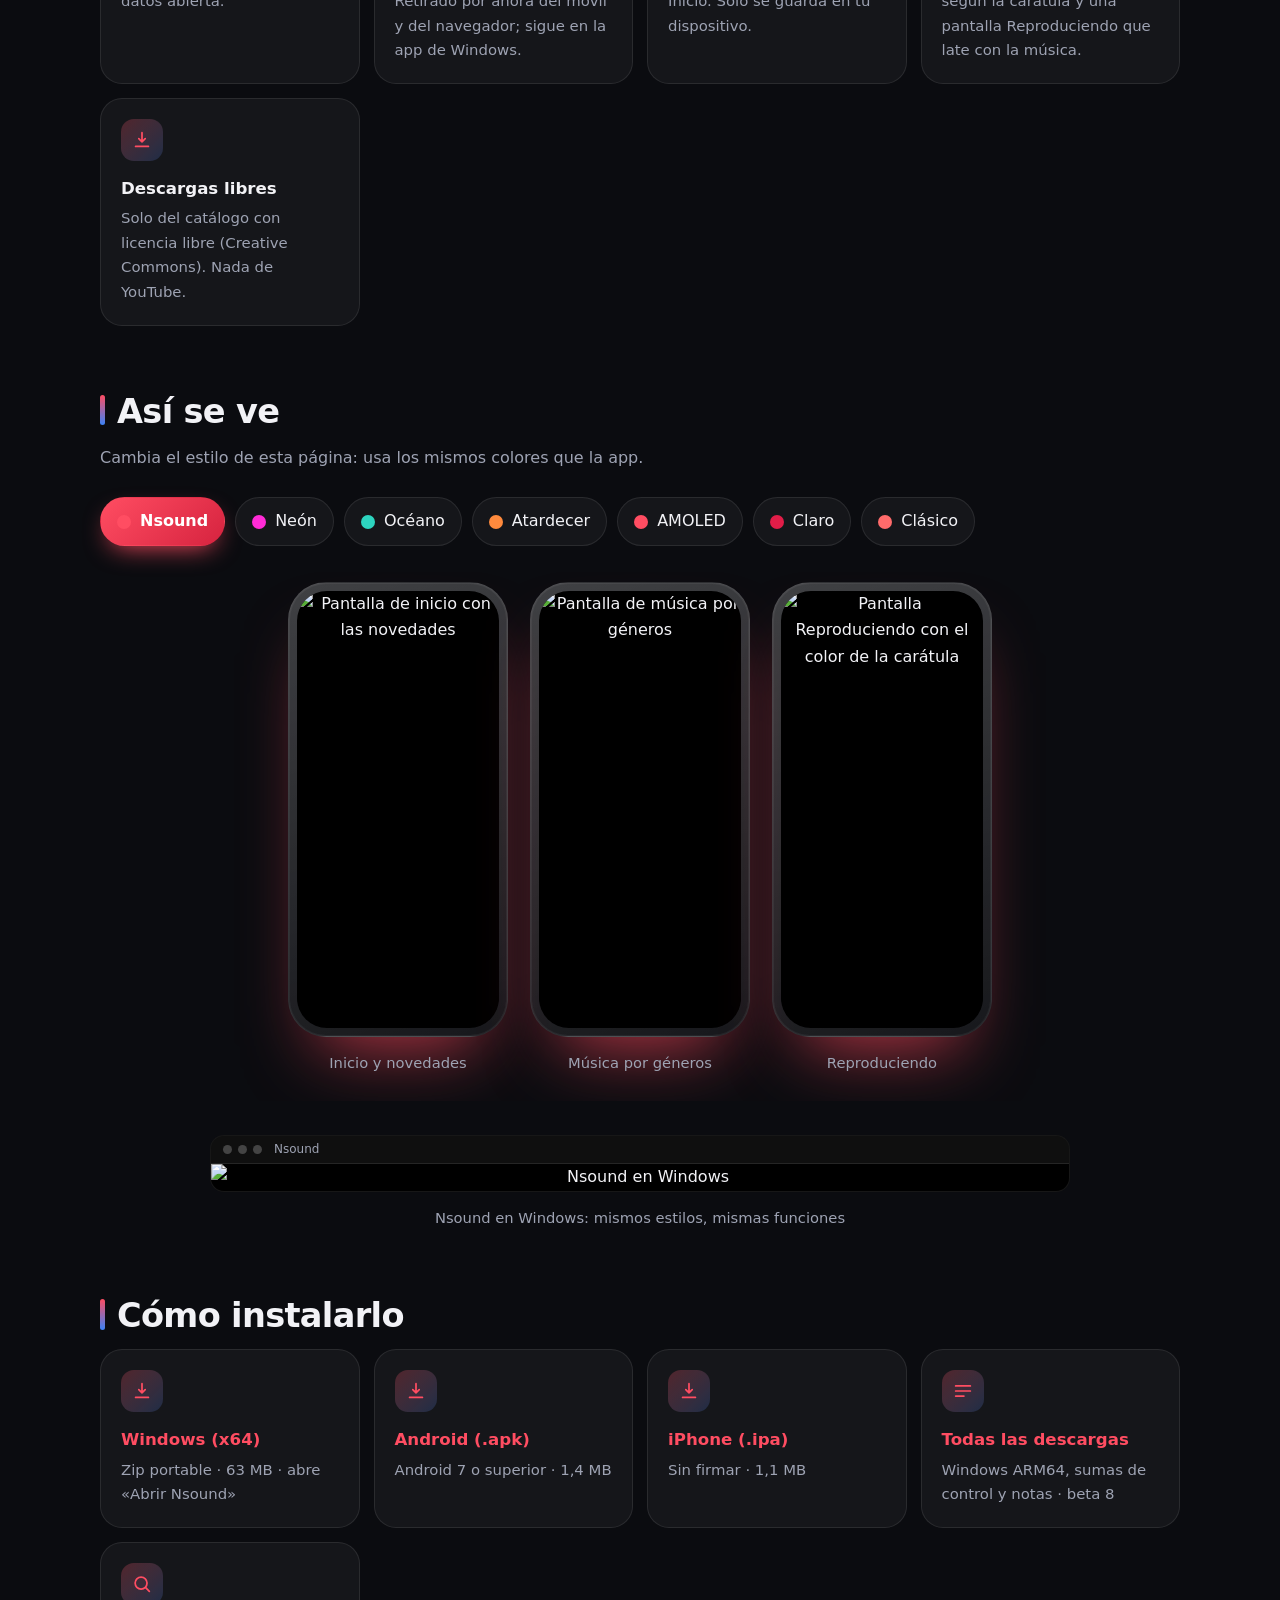
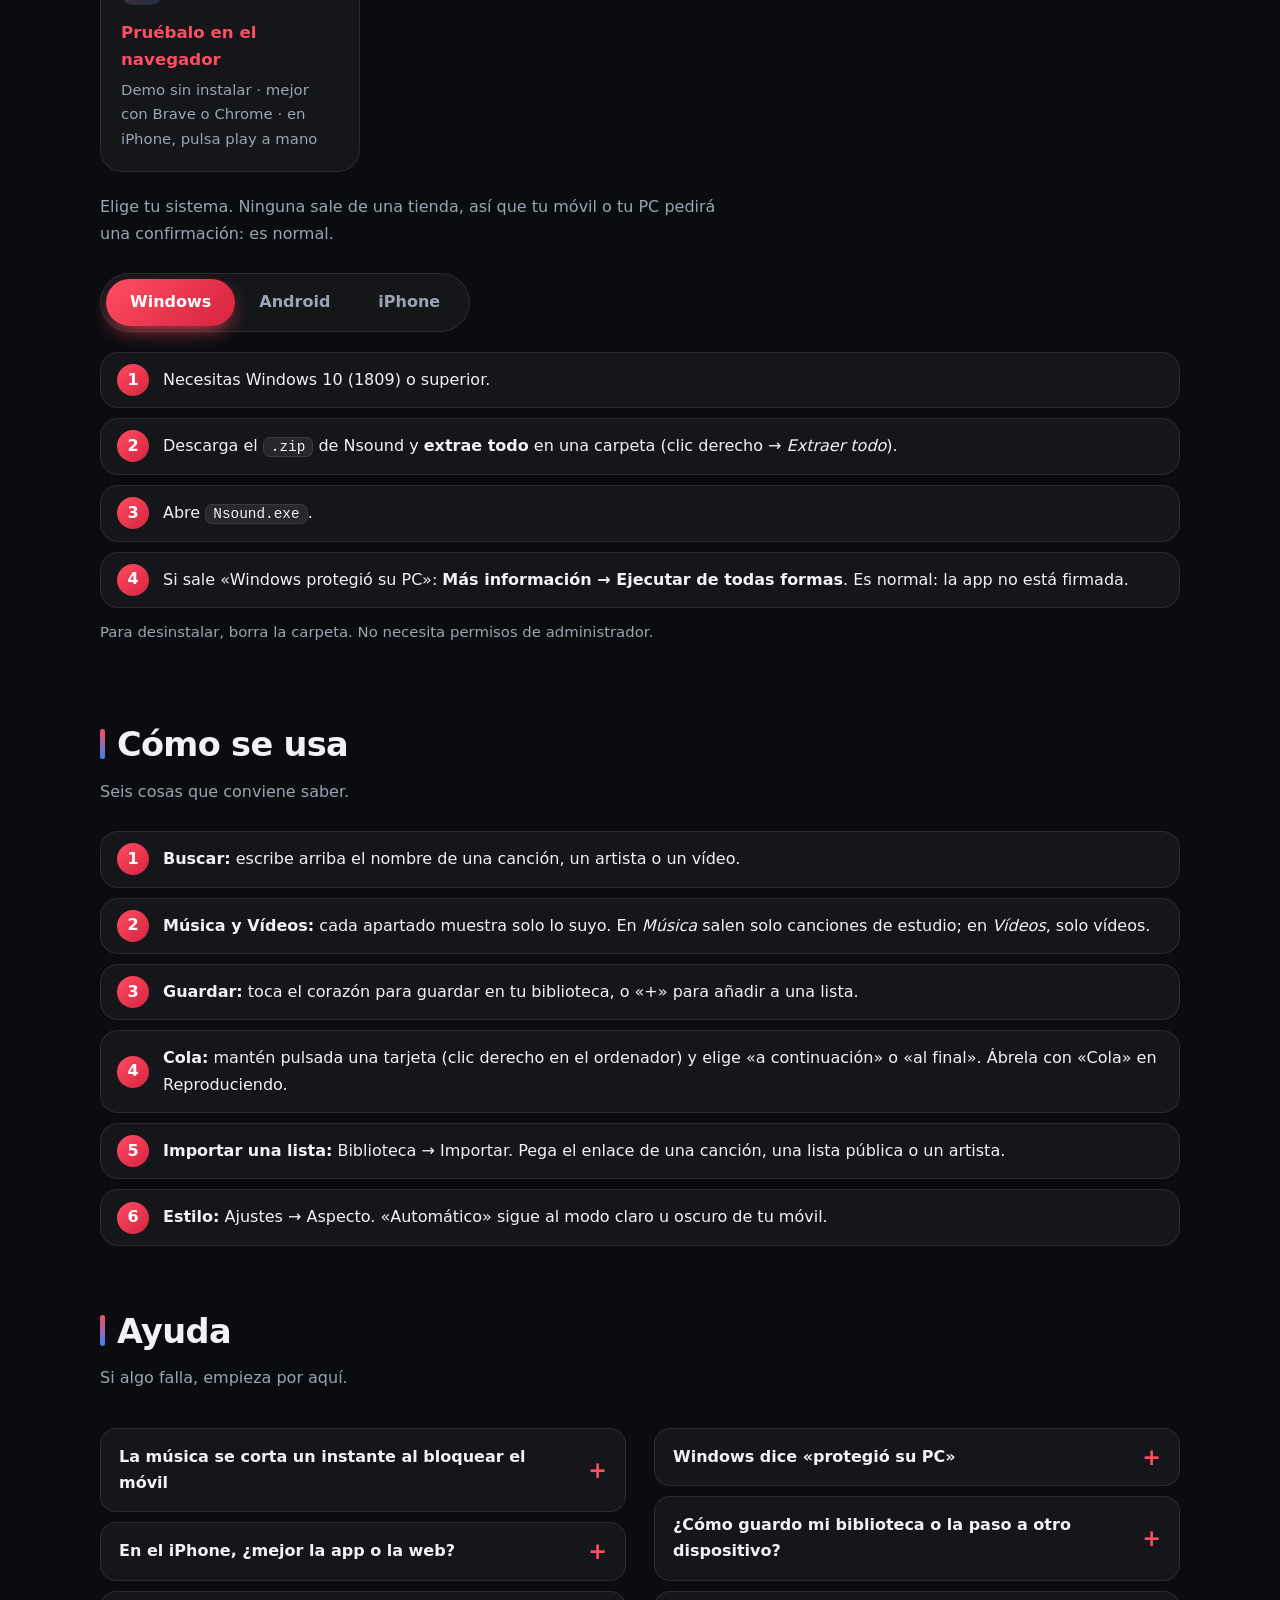
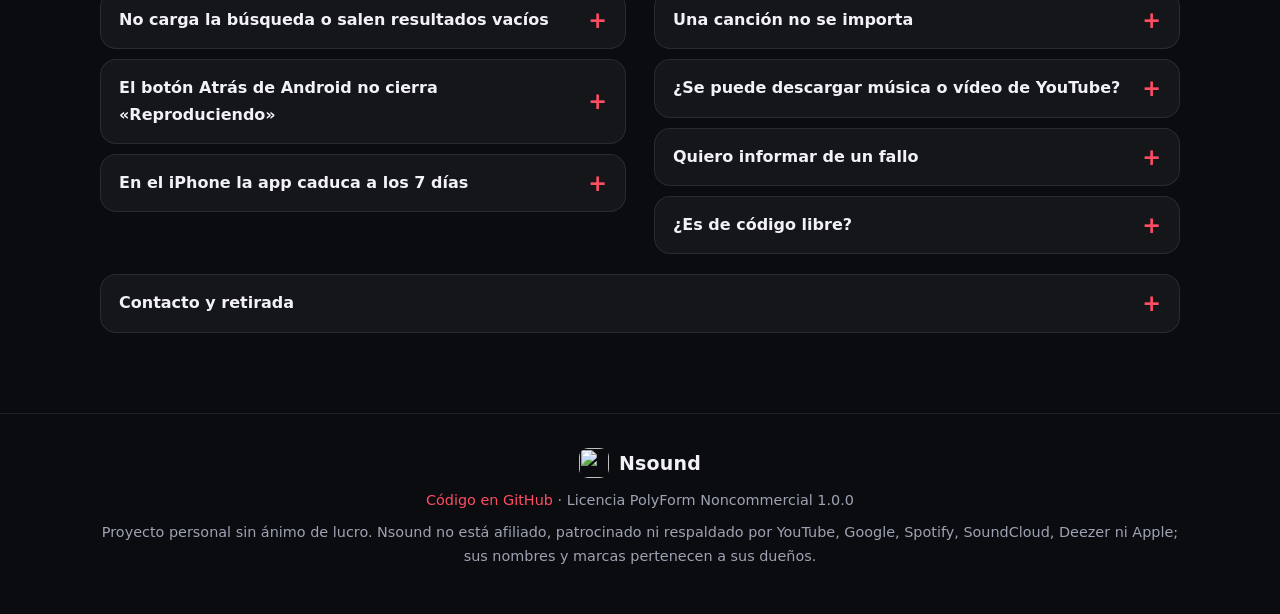
==== commit d9799241: "Direcciones nuevas tras renombrar la cuenta y el repositorio (vhkp259r94-cmyk/spotios → N1x0321/Nsou" ====
--- a/site/index.html
+++ b/site/index.html
@@ -231,10 +231,10 @@
   <section id="instalar">
     <h2 class="rv">Cómo instalarlo</h2>
     <div class="grid rv" style="margin-bottom:22px">
-      <a class="card" href="https://github.com/vhkp259r94-cmyk/spotios/releases/download/v0.8.0-beta.8/Nsound-0.8.0-beta.8-windows-x64.zip"><div class="ic"><svg><use href="#i-dl"/></svg></div><h3>Windows (x64)</h3><p>Zip portable · 63 MB · abre «Abrir Nsound»</p></a>
-      <a class="card" href="https://github.com/vhkp259r94-cmyk/spotios/releases/download/v0.8.0-beta.8/Nsound-0.8.0-beta.8-android.apk"><div class="ic"><svg><use href="#i-dl"/></svg></div><h3>Android (.apk)</h3><p>Android 7 o superior · 1,4 MB</p></a>
-      <a class="card" href="https://github.com/vhkp259r94-cmyk/spotios/releases/download/v0.8.0-beta.8/Nsound-0.8.0-beta.8-unsigned.ipa"><div class="ic"><svg><use href="#i-dl"/></svg></div><h3>iPhone (.ipa)</h3><p>Sin firmar · 1,1 MB</p></a>
-      <a class="card" href="https://github.com/vhkp259r94-cmyk/spotios/releases/tag/v0.8.0-beta.8"><div class="ic"><svg><use href="#i-lib"/></svg></div><h3>Todas las descargas</h3><p>Windows ARM64, sumas de control y notas · beta 8</p></a>
+      <a class="card" href="https://github.com/N1x0321/Nsound/releases/download/v0.8.0-beta.8/Nsound-0.8.0-beta.8-windows-x64.zip"><div class="ic"><svg><use href="#i-dl"/></svg></div><h3>Windows (x64)</h3><p>Zip portable · 63 MB · abre «Abrir Nsound»</p></a>
+      <a class="card" href="https://github.com/N1x0321/Nsound/releases/download/v0.8.0-beta.8/Nsound-0.8.0-beta.8-android.apk"><div class="ic"><svg><use href="#i-dl"/></svg></div><h3>Android (.apk)</h3><p>Android 7 o superior · 1,4 MB</p></a>
+      <a class="card" href="https://github.com/N1x0321/Nsound/releases/download/v0.8.0-beta.8/Nsound-0.8.0-beta.8-unsigned.ipa"><div class="ic"><svg><use href="#i-dl"/></svg></div><h3>iPhone (.ipa)</h3><p>Sin firmar · 1,1 MB</p></a>
+      <a class="card" href="https://github.com/N1x0321/Nsound/releases/tag/v0.8.0-beta.8"><div class="ic"><svg><use href="#i-lib"/></svg></div><h3>Todas las descargas</h3><p>Windows ARM64, sumas de control y notas · beta 8</p></a>
       <a class="card" href="https://nsound-demo.vercel.app/" target="_blank" rel="noopener"><div class="ic"><svg><use href="#i-search"/></svg></div><h3>Pruébalo en el navegador</h3><p>Demo sin instalar · mejor con Brave o Chrome · en iPhone, pulsa play a mano</p></a>
     </div>
     <p class="sub rv">Elige tu sistema. Ninguna sale de una tienda, así que tu móvil o tu PC pedirá una confirmación: es normal.</p>
@@ -260,7 +260,7 @@
       <li>Activa <b>Ajustes → Privacidad y seguridad → Modo desarrollador</b> y reinicia.</li>
       <li>Abre Nsound. Con un Apple ID gratuito la app caduca a los 7 días y hay que reinstalarla.</li></ol>
       <h3 style="margin:26px 0 10px">Que se renueve sola</h3>
-      <p class="hint" style="margin:0 0 12px">Añade la fuente de Nsound en SideStore o AltStore y se instalará y se actualizará desde ahí: <a href="sidestore://source?url=https://vhkp259r94-cmyk.github.io/spotios/source.json">Añadir a SideStore</a> · <a href="altstore://source?url=https://vhkp259r94-cmyk.github.io/spotios/source.json">Añadir a AltStore</a> · <code>https://vhkp259r94-cmyk.github.io/spotios/source.json</code></p>
+      <p class="hint" style="margin:0 0 12px">Añade la fuente de Nsound en SideStore o AltStore y se instalará y se actualizará desde ahí: <a href="sidestore://source?url=https://n1x0321.github.io/Nsound/source.json">Añadir a SideStore</a> · <a href="altstore://source?url=https://n1x0321.github.io/Nsound/source.json">Añadir a AltStore</a> · <code>https://n1x0321.github.io/Nsound/source.json</code></p>
       <div class="grid">
         <div class="card"><h3>SideStore <span style="color:var(--ac);font-size:.8rem">recomendada</span></h3><p>Renueva la app en el propio iPhone, sin ordenador. Instálalo una vez con su <a href="https://docs.sidestore.io">guía oficial</a> y abre el <code>.ipa</code> con SideStore.</p></div>
         <div class="card"><h3>AltStore</h3><p>Renueva por wifi mientras tu ordenador (con AltServer) esté encendido en la misma red. <a href="https://altstore.io">altstore.io</a></p></div>
@@ -298,18 +298,18 @@
         <details><summary>¿Cómo guardo mi biblioteca o la paso a otro dispositivo?</summary><p>En Biblioteca pulsa «Exportar»: se crea un archivo con tus canciones guardadas y tus listas, solo con lo que tú guardaste. Para recuperarlo, en «Importar» elige ese archivo y se añade sin borrar nada de lo que ya tengas. Nsound no tiene cuentas: cada persona guarda su propio archivo.</p></details>
         <details><summary>Una canción no se importa</summary><p>Puede que no exista en YouTube Music con ese título. Al terminar, la app muestra la lista de canciones sin encontrar.</p></details>
         <details><summary>¿Se puede descargar música o vídeo de YouTube?</summary><p>No. Nsound reproduce YouTube con su reproductor oficial y no extrae ni descarga contenido. Las descargas solo existen para contenido libre (Creative Commons).</p></details>
-        <details><summary>Quiero informar de un fallo</summary><p>Abre una <a href="https://github.com/vhkp259r94-cmyk/spotios/issues">incidencia</a> con: modelo de móvil, versión de Android o iOS, versión de Nsound, si usabas Wi‑Fi o datos, qué hacías y cuánto tardó en fallar. Una captura ayuda mucho.</p></details>
+        <details><summary>Quiero informar de un fallo</summary><p>Abre una <a href="https://github.com/N1x0321/Nsound/issues">incidencia</a> con: modelo de móvil, versión de Android o iOS, versión de Nsound, si usabas Wi‑Fi o datos, qué hacías y cuánto tardó en fallar. Una captura ayuda mucho.</p></details>
         <details><summary>¿Es de código libre?</summary><p>El código es visible y se puede usar y modificar sin fines comerciales (licencia PolyForm Noncommercial). No se puede vender ni publicar copias comerciales, y el nombre y logo de Nsound son de la marca.</p></details>
       </div>
     </div>
-    <details class="rv"><summary>Contacto y retirada</summary><p>Si eres titular de derechos o de una marca y quieres que se retire o se corrija algo, abre una <a href="https://github.com/vhkp259r94-cmyk/spotios/issues">incidencia en GitHub</a> indicando qué y dónde. Se atiende lo antes posible.</p></details>
+    <details class="rv"><summary>Contacto y retirada</summary><p>Si eres titular de derechos o de una marca y quieres que se retire o se corrija algo, abre una <a href="https://github.com/N1x0321/Nsound/issues">incidencia en GitHub</a> indicando qué y dónde. Se atiende lo antes posible.</p></details>
   </section>
 </div>
 </main>
 
 <footer><div class="w">
   <a class="brand" href="#"><img src="logo.png" alt="">Nsound</a>
-  <div><a href="https://github.com/vhkp259r94-cmyk/spotios">Código en GitHub</a> · Licencia PolyForm Noncommercial 1.0.0</div>
+  <div><a href="https://github.com/N1x0321/Nsound">Código en GitHub</a> · Licencia PolyForm Noncommercial 1.0.0</div>
   <div style="margin-top:8px">Proyecto personal sin ánimo de lucro. Nsound no está afiliado, patrocinado ni respaldado por YouTube, Google, Spotify, SoundCloud, Deezer ni Apple; sus nombres y marcas pertenecen a sus dueños.</div>
 </div></footer>
 
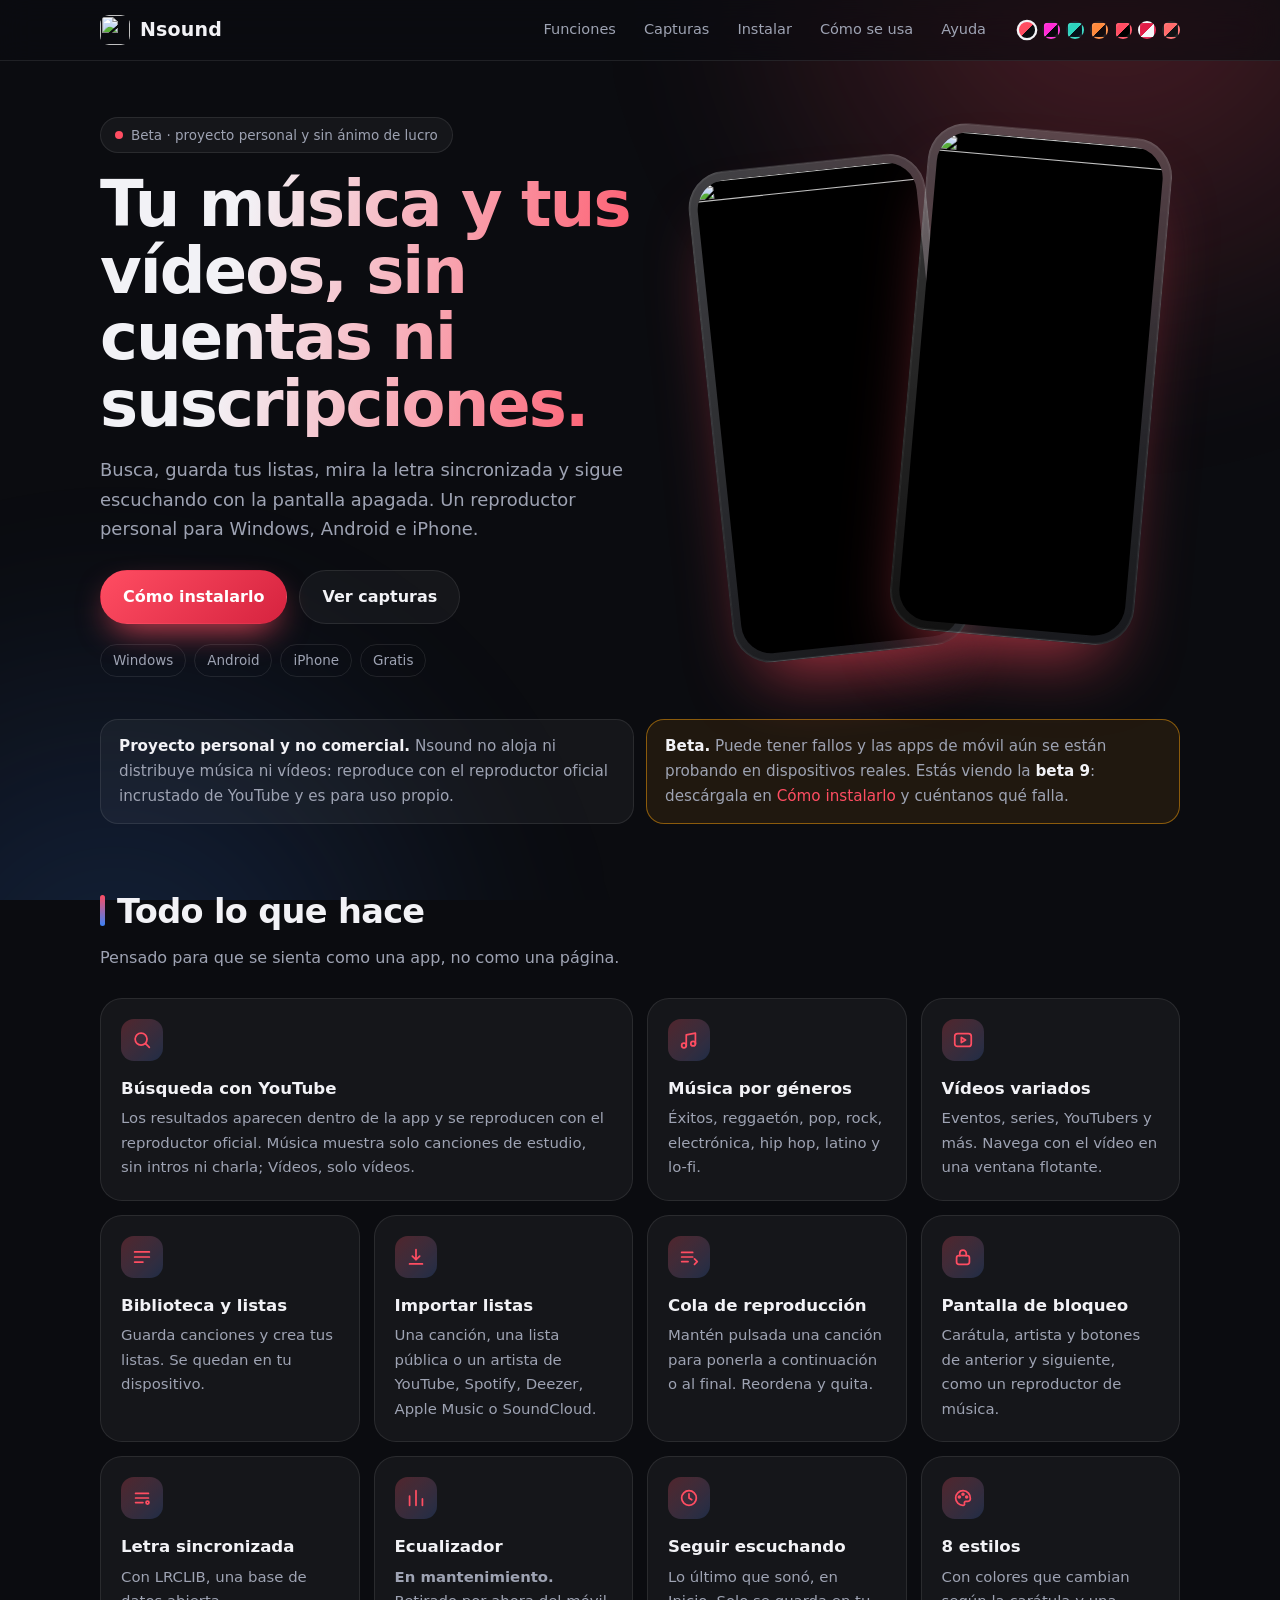
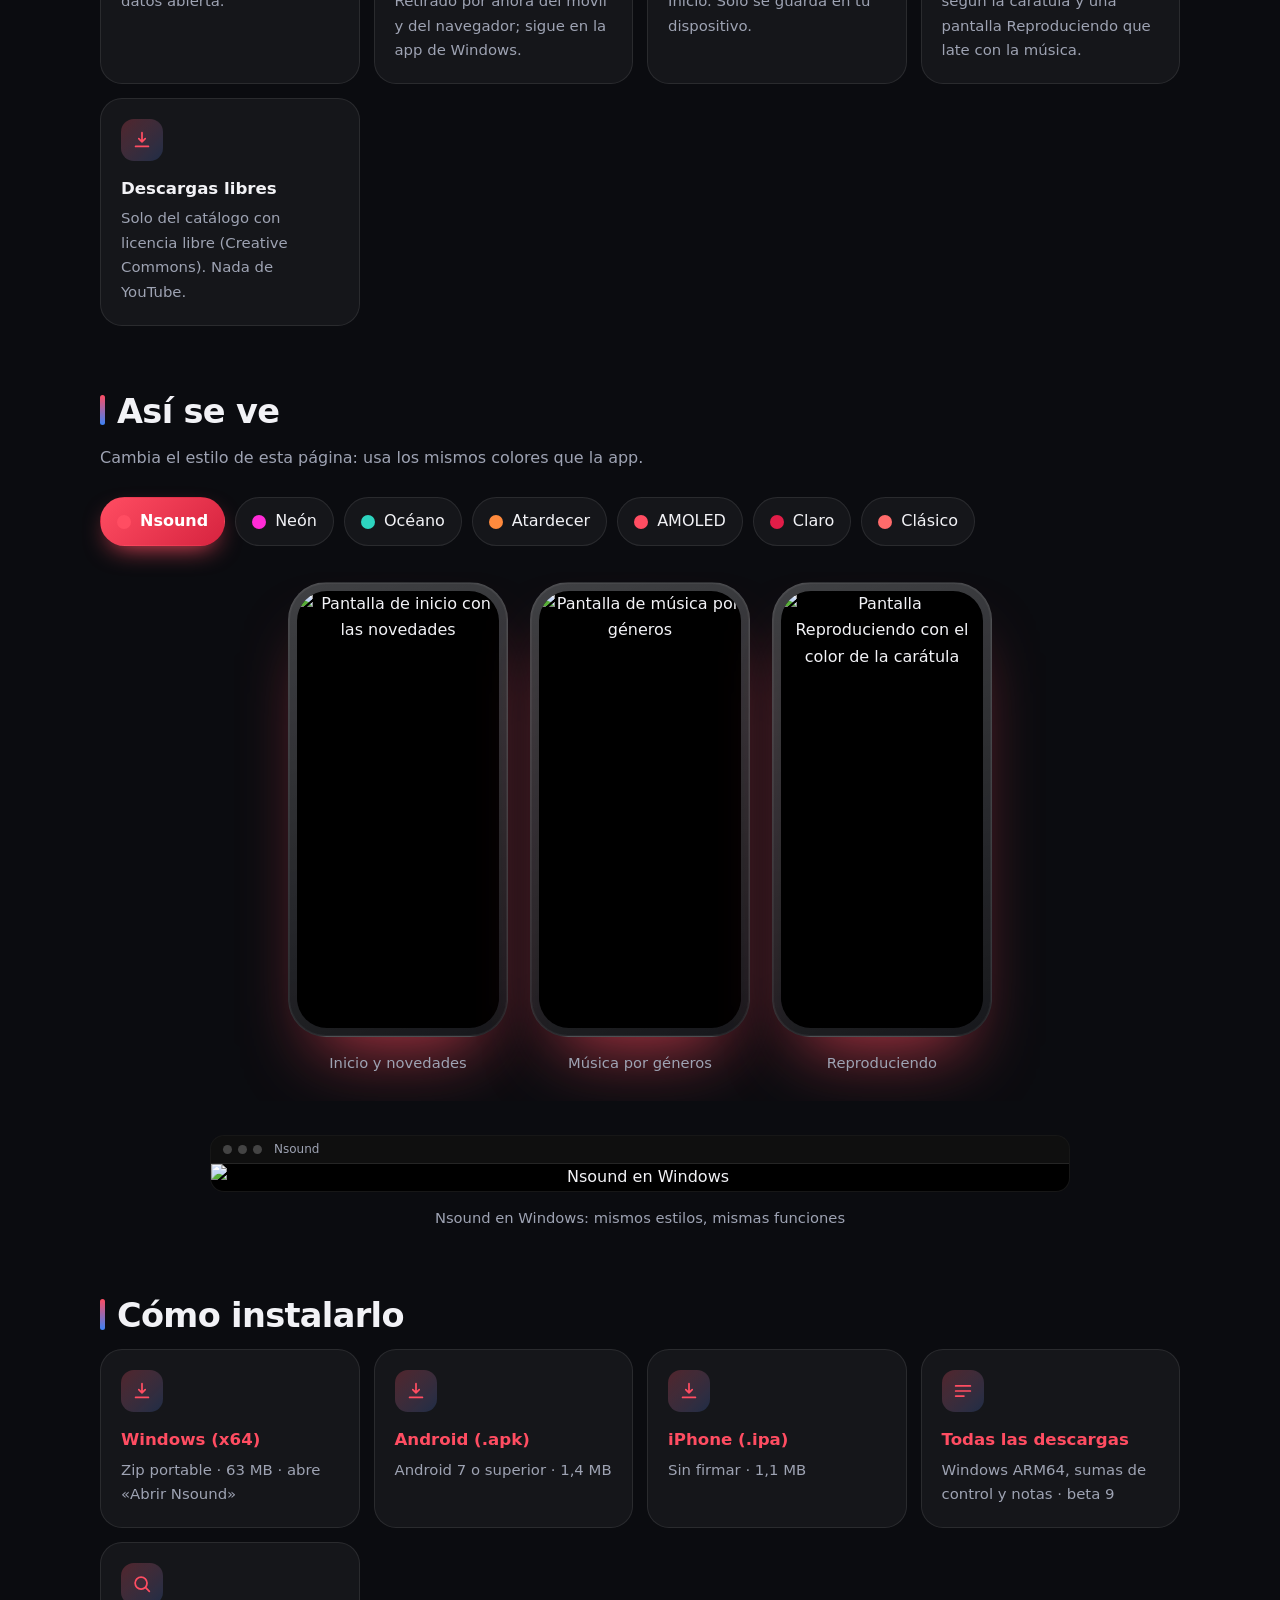
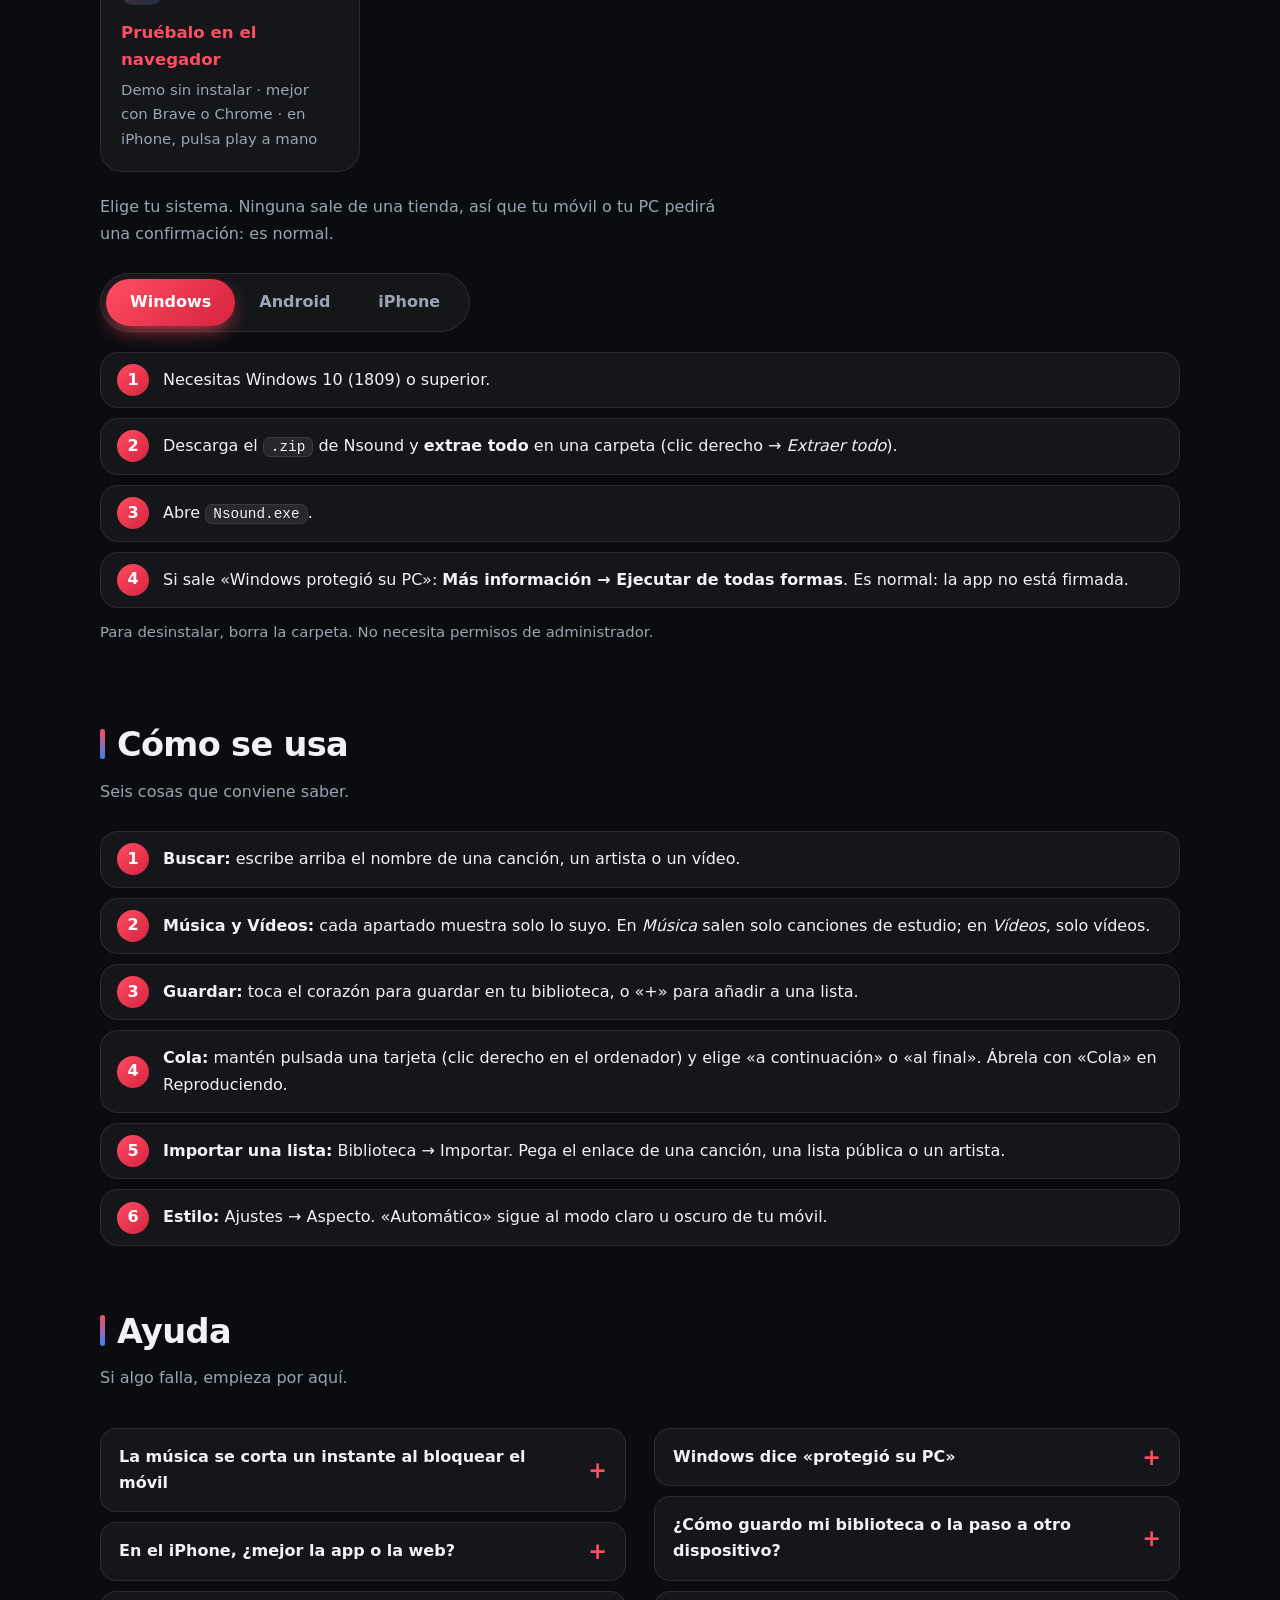
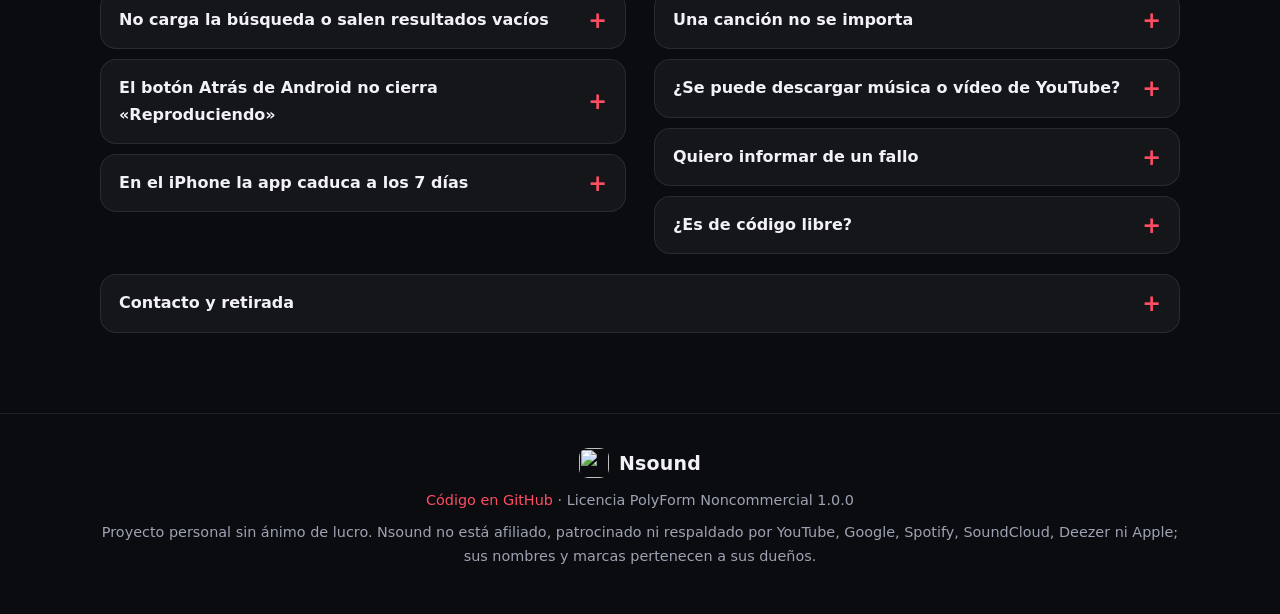
==== commit 18ebe059: "web: descargas y notas de la beta 9 Co-Authored-By: Claude Sonnet 5.5 <noreply@anthropic.com>" ====
--- a/site/index.html
+++ b/site/index.html
@@ -194,7 +194,7 @@
 
   <div class="notes rv">
     <div class="note"><b>Proyecto personal y no comercial.</b> Nsound no aloja ni distribuye música ni vídeos: reproduce con el reproductor oficial incrustado de YouTube y es para uso propio.</div>
-    <div class="note warn"><b>Beta.</b> Puede tener fallos y las apps de móvil aún se están probando en dispositivos reales. Estás viendo la <b>beta 8</b>: descárgala en <a href="#instalar">Cómo instalarlo</a> y cuéntanos qué falla.</div>
+    <div class="note warn"><b>Beta.</b> Puede tener fallos y las apps de móvil aún se están probando en dispositivos reales. Estás viendo la <b>beta 9</b>: descárgala en <a href="#instalar">Cómo instalarlo</a> y cuéntanos qué falla.</div>
   </div>
 
   <section id="funciones">
@@ -231,10 +231,10 @@
   <section id="instalar">
     <h2 class="rv">Cómo instalarlo</h2>
     <div class="grid rv" style="margin-bottom:22px">
-      <a class="card" href="https://github.com/N1x0321/Nsound/releases/download/v0.8.0-beta.8/Nsound-0.8.0-beta.8-windows-x64.zip"><div class="ic"><svg><use href="#i-dl"/></svg></div><h3>Windows (x64)</h3><p>Zip portable · 63 MB · abre «Abrir Nsound»</p></a>
-      <a class="card" href="https://github.com/N1x0321/Nsound/releases/download/v0.8.0-beta.8/Nsound-0.8.0-beta.8-android.apk"><div class="ic"><svg><use href="#i-dl"/></svg></div><h3>Android (.apk)</h3><p>Android 7 o superior · 1,4 MB</p></a>
-      <a class="card" href="https://github.com/N1x0321/Nsound/releases/download/v0.8.0-beta.8/Nsound-0.8.0-beta.8-unsigned.ipa"><div class="ic"><svg><use href="#i-dl"/></svg></div><h3>iPhone (.ipa)</h3><p>Sin firmar · 1,1 MB</p></a>
-      <a class="card" href="https://github.com/N1x0321/Nsound/releases/tag/v0.8.0-beta.8"><div class="ic"><svg><use href="#i-lib"/></svg></div><h3>Todas las descargas</h3><p>Windows ARM64, sumas de control y notas · beta 8</p></a>
+      <a class="card" href="https://github.com/N1x0321/Nsound/releases/download/v0.8.0-beta.9/Nsound-0.8.0-beta.9-windows-x64.zip"><div class="ic"><svg><use href="#i-dl"/></svg></div><h3>Windows (x64)</h3><p>Zip portable · 63 MB · abre «Abrir Nsound»</p></a>
+      <a class="card" href="https://github.com/N1x0321/Nsound/releases/download/v0.8.0-beta.9/Nsound-0.8.0-beta.9-android.apk"><div class="ic"><svg><use href="#i-dl"/></svg></div><h3>Android (.apk)</h3><p>Android 7 o superior · 1,4 MB</p></a>
+      <a class="card" href="https://github.com/N1x0321/Nsound/releases/download/v0.8.0-beta.9/Nsound-0.8.0-beta.9-unsigned.ipa"><div class="ic"><svg><use href="#i-dl"/></svg></div><h3>iPhone (.ipa)</h3><p>Sin firmar · 1,1 MB</p></a>
+      <a class="card" href="https://github.com/N1x0321/Nsound/releases/tag/v0.8.0-beta.9"><div class="ic"><svg><use href="#i-lib"/></svg></div><h3>Todas las descargas</h3><p>Windows ARM64, sumas de control y notas · beta 9</p></a>
       <a class="card" href="https://nsound-demo.vercel.app/" target="_blank" rel="noopener"><div class="ic"><svg><use href="#i-search"/></svg></div><h3>Pruébalo en el navegador</h3><p>Demo sin instalar · mejor con Brave o Chrome · en iPhone, pulsa play a mano</p></a>
     </div>
     <p class="sub rv">Elige tu sistema. Ninguna sale de una tienda, así que tu móvil o tu PC pedirá una confirmación: es normal.</p>
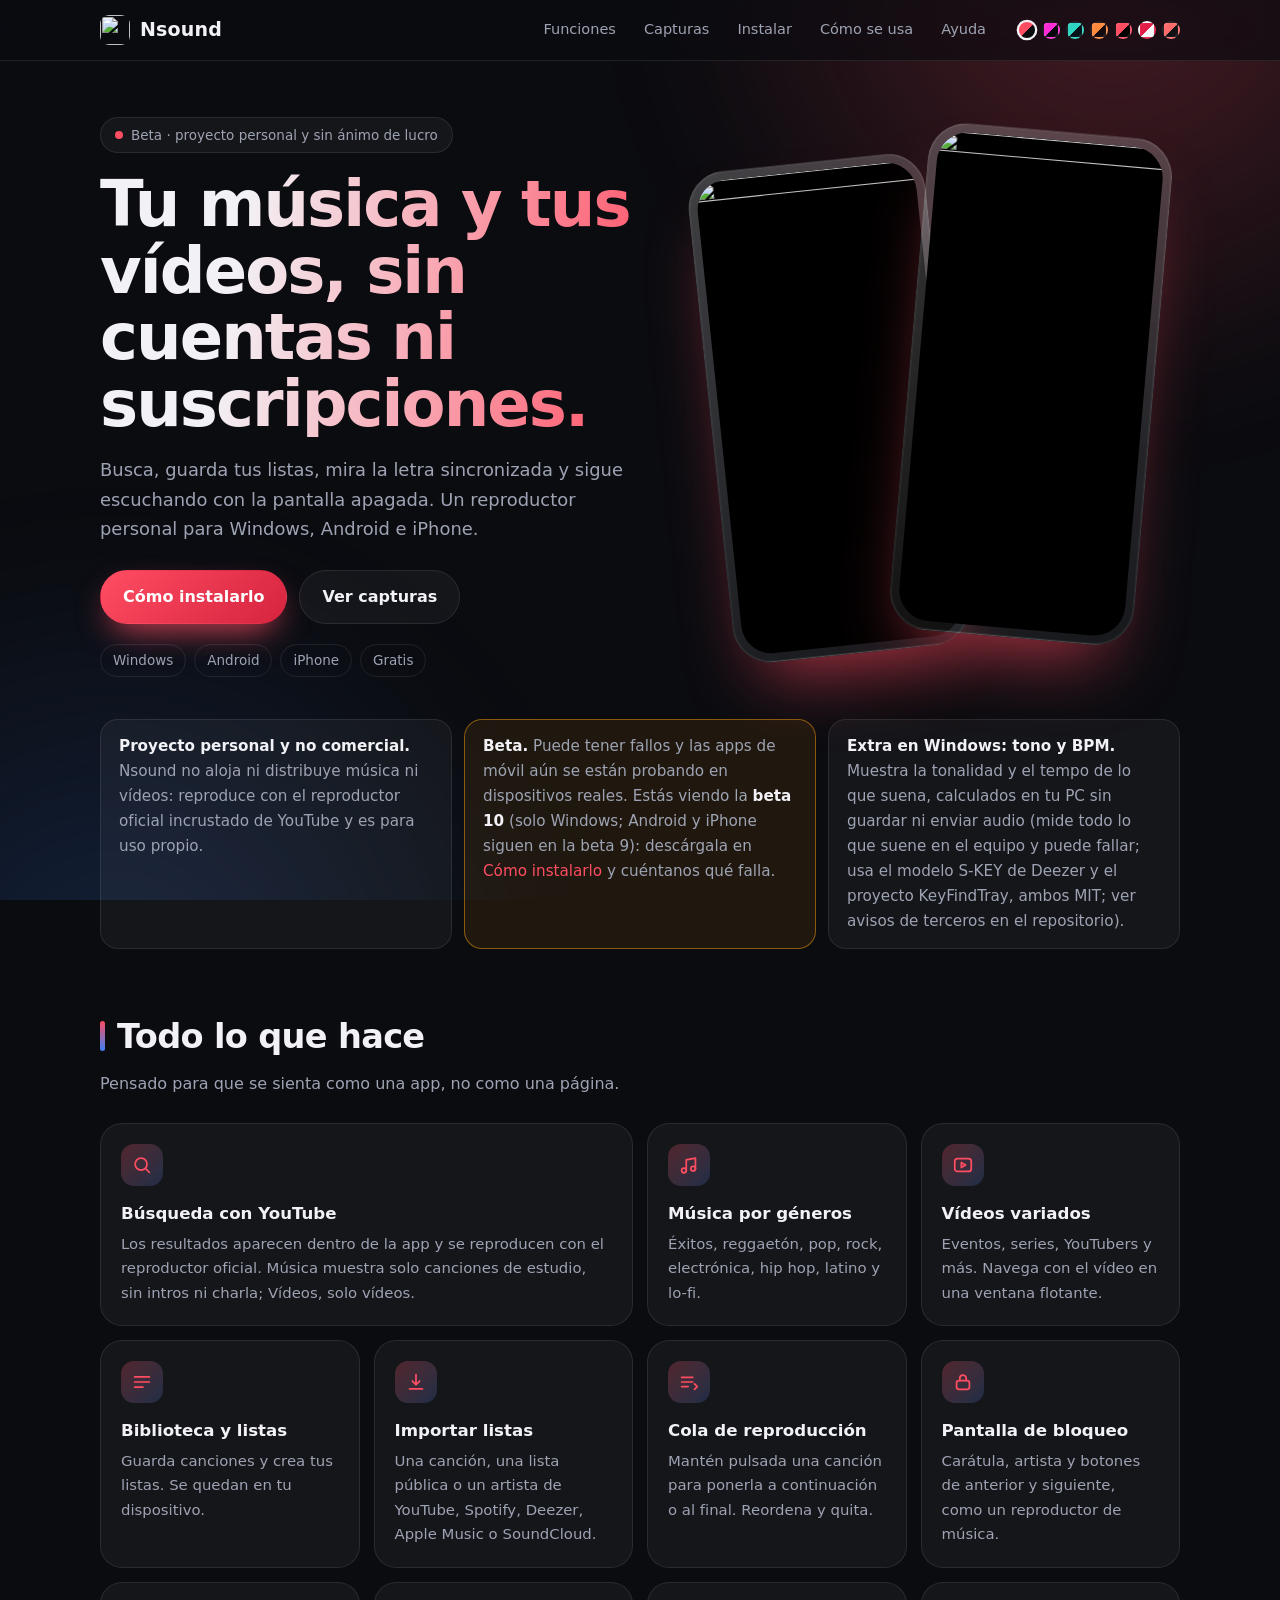
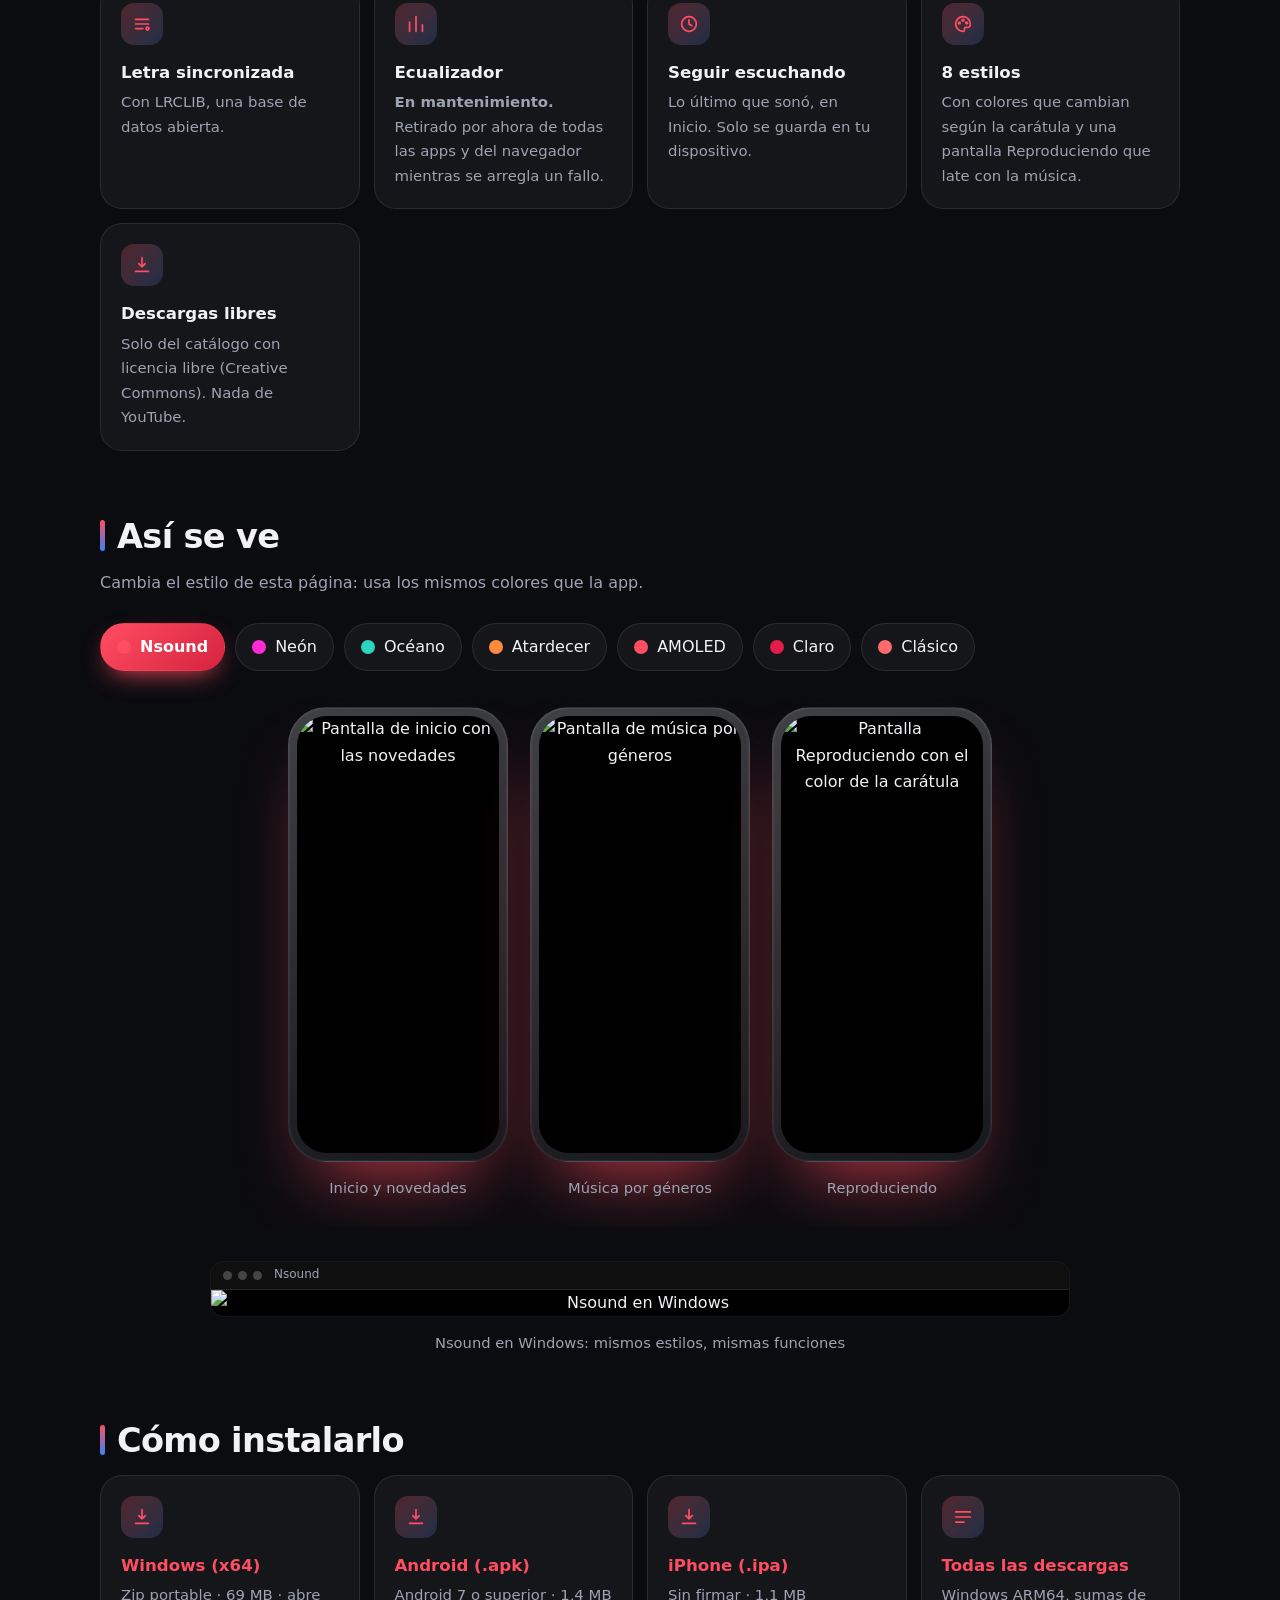
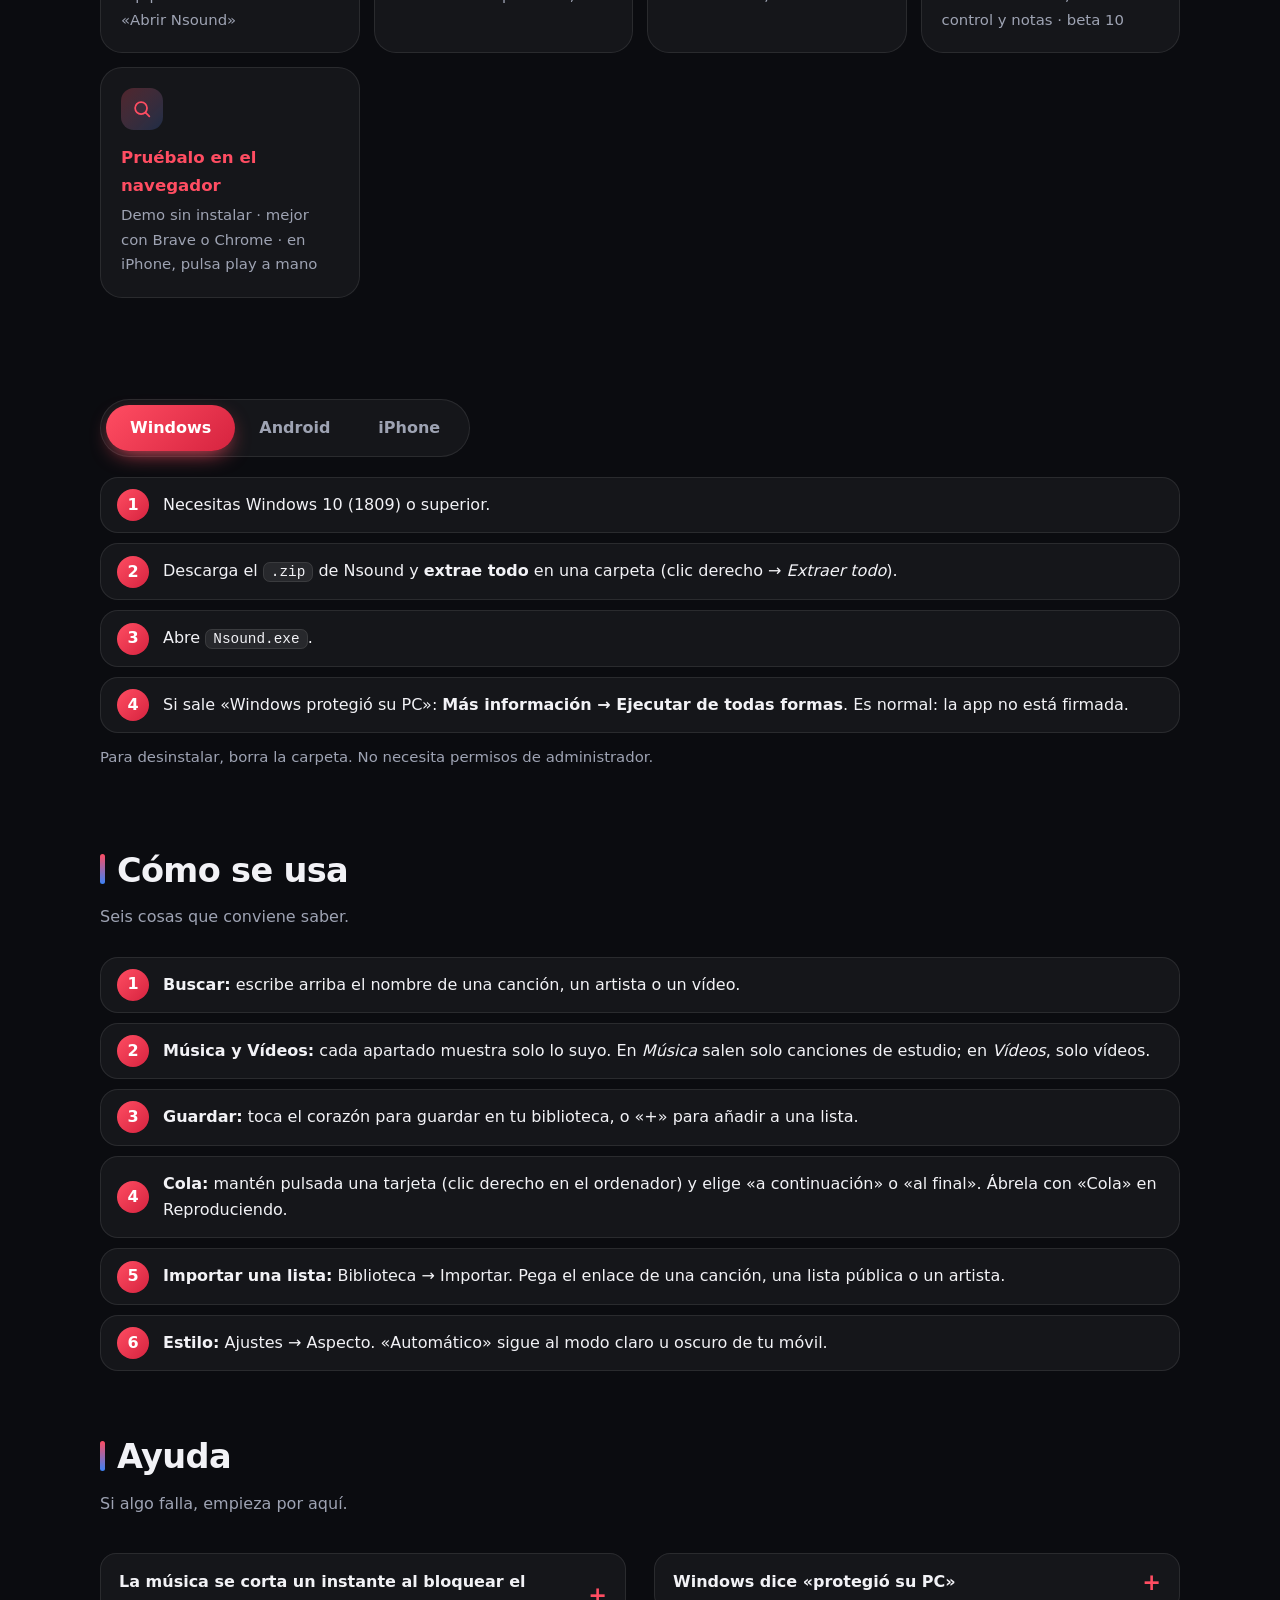
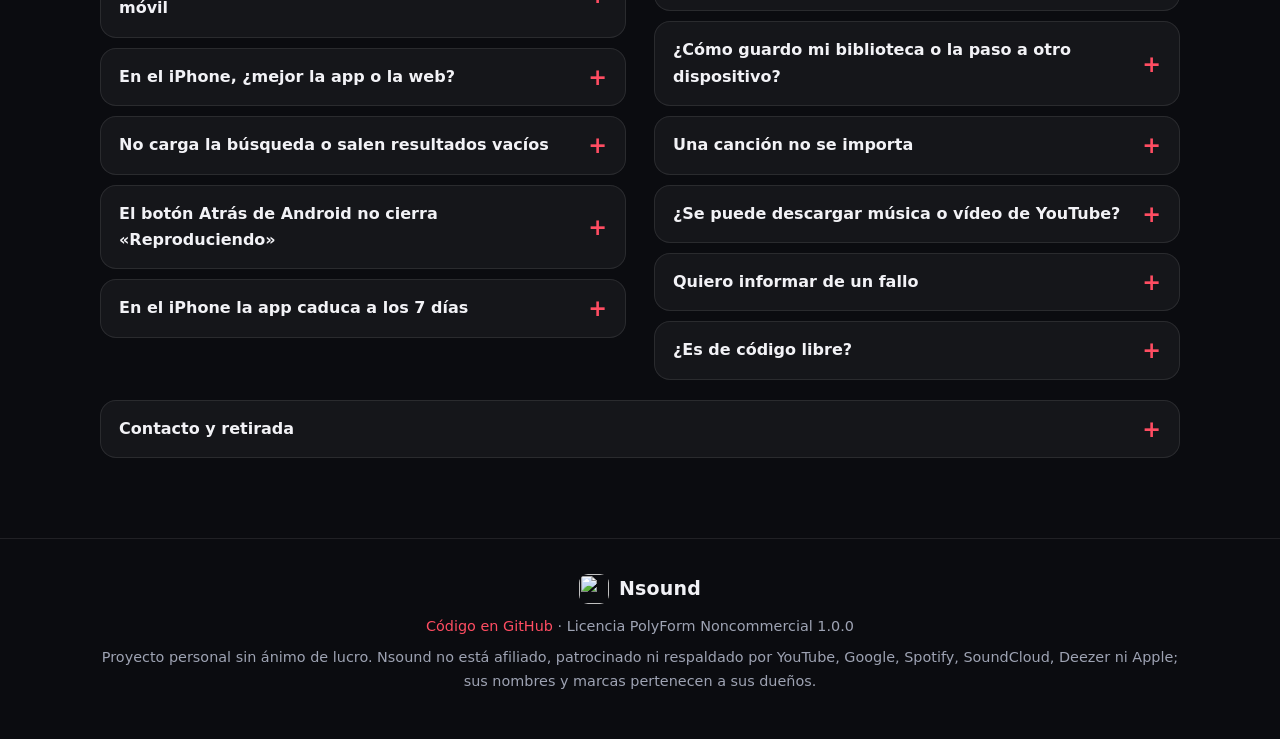
==== commit 1e5dc849: "web: descarga de Windows de la beta 10 y mención del extra de tono y BPM Co-Authored-By: Claude Sonn" ====
--- a/site/index.html
+++ b/site/index.html
@@ -194,7 +194,8 @@
 
   <div class="notes rv">
     <div class="note"><b>Proyecto personal y no comercial.</b> Nsound no aloja ni distribuye música ni vídeos: reproduce con el reproductor oficial incrustado de YouTube y es para uso propio.</div>
-    <div class="note warn"><b>Beta.</b> Puede tener fallos y las apps de móvil aún se están probando en dispositivos reales. Estás viendo la <b>beta 9</b>: descárgala en <a href="#instalar">Cómo instalarlo</a> y cuéntanos qué falla.</div>
+    <div class="note warn"><b>Beta.</b> Puede tener fallos y las apps de móvil aún se están probando en dispositivos reales. Estás viendo la <b>beta 10</b> (solo Windows; Android y iPhone siguen en la beta 9): descárgala en <a href="#instalar">Cómo instalarlo</a> y cuéntanos qué falla.</div>
+    <div class="note"><b>Extra en Windows: tono y BPM.</b> Muestra la tonalidad y el tempo de lo que suena, calculados en tu PC sin guardar ni enviar audio (mide todo lo que suene en el equipo y puede fallar; usa el modelo S-KEY de Deezer y el proyecto KeyFindTray, ambos MIT; ver avisos de terceros en el repositorio).</div>
   </div>
 
   <section id="funciones">
@@ -209,7 +210,7 @@
       <div class="card rv" style="--d:.1s"><div class="ic"><svg><use href="#i-queue"/></svg></div><h3>Cola de reproducción</h3><p>Mantén pulsada una canción para ponerla a continuación o al final. Reordena y quita.</p></div>
       <div class="card rv"><div class="ic"><svg><use href="#i-lock"/></svg></div><h3>Pantalla de bloqueo</h3><p>Carátula, artista y botones de anterior y siguiente, como un reproductor de música.</p></div>
       <div class="card rv" style="--d:.05s"><div class="ic"><svg><use href="#i-lyrics"/></svg></div><h3>Letra sincronizada</h3><p>Con LRCLIB, una base de datos abierta.</p></div>
-      <div class="card rv" style="--d:.1s"><div class="ic"><svg><use href="#i-eq"/></svg></div><h3>Ecualizador</h3><p><b>En mantenimiento.</b> Retirado por ahora del móvil y del navegador; sigue en la app de Windows.</p></div>
+      <div class="card rv" style="--d:.1s"><div class="ic"><svg><use href="#i-eq"/></svg></div><h3>Ecualizador</h3><p><b>En mantenimiento.</b> Retirado por ahora de todas las apps y del navegador mientras se arregla un fallo.</p></div>
       <div class="card rv"><div class="ic"><svg><use href="#i-clock"/></svg></div><h3>Seguir escuchando</h3><p>Lo último que sonó, en Inicio. Solo se guarda en tu dispositivo.</p></div>
       <div class="card rv" style="--d:.05s"><div class="ic"><svg><use href="#i-pal"/></svg></div><h3>8 estilos</h3><p>Con colores que cambian según la carátula y una pantalla Reproduciendo que late con la música.</p></div>
       <div class="card rv" style="--d:.1s"><div class="ic"><svg><use href="#i-dl"/></svg></div><h3>Descargas libres</h3><p>Solo del catálogo con licencia libre (Creative Commons). Nada de YouTube.</p></div>
@@ -231,10 +232,10 @@
   <section id="instalar">
     <h2 class="rv">Cómo instalarlo</h2>
     <div class="grid rv" style="margin-bottom:22px">
-      <a class="card" href="https://github.com/N1x0321/Nsound/releases/download/v0.8.0-beta.9/Nsound-0.8.0-beta.9-windows-x64.zip"><div class="ic"><svg><use href="#i-dl"/></svg></div><h3>Windows (x64)</h3><p>Zip portable · 63 MB · abre «Abrir Nsound»</p></a>
+      <a class="card" href="https://github.com/N1x0321/Nsound/releases/download/v0.8.0-beta.10/Nsound-0.8.0-beta.10-windows-x64.zip"><div class="ic"><svg><use href="#i-dl"/></svg></div><h3>Windows (x64)</h3><p>Zip portable · 69 MB · abre «Abrir Nsound»</p></a>
       <a class="card" href="https://github.com/N1x0321/Nsound/releases/download/v0.8.0-beta.9/Nsound-0.8.0-beta.9-android.apk"><div class="ic"><svg><use href="#i-dl"/></svg></div><h3>Android (.apk)</h3><p>Android 7 o superior · 1,4 MB</p></a>
       <a class="card" href="https://github.com/N1x0321/Nsound/releases/download/v0.8.0-beta.9/Nsound-0.8.0-beta.9-unsigned.ipa"><div class="ic"><svg><use href="#i-dl"/></svg></div><h3>iPhone (.ipa)</h3><p>Sin firmar · 1,1 MB</p></a>
-      <a class="card" href="https://github.com/N1x0321/Nsound/releases/tag/v0.8.0-beta.9"><div class="ic"><svg><use href="#i-lib"/></svg></div><h3>Todas las descargas</h3><p>Windows ARM64, sumas de control y notas · beta 9</p></a>
+      <a class="card" href="https://github.com/N1x0321/Nsound/releases/tag/v0.8.0-beta.10"><div class="ic"><svg><use href="#i-lib"/></svg></div><h3>Todas las descargas</h3><p>Windows ARM64, sumas de control y notas · beta 10</p></a>
       <a class="card" href="https://nsound-demo.vercel.app/" target="_blank" rel="noopener"><div class="ic"><svg><use href="#i-search"/></svg></div><h3>Pruébalo en el navegador</h3><p>Demo sin instalar · mejor con Brave o Chrome · en iPhone, pulsa play a mano</p></a>
     </div>
     <p class="sub rv">Elige tu sistema. Ninguna sale de una tienda, así que tu móvil o tu PC pedirá una confirmación: es normal.</p>
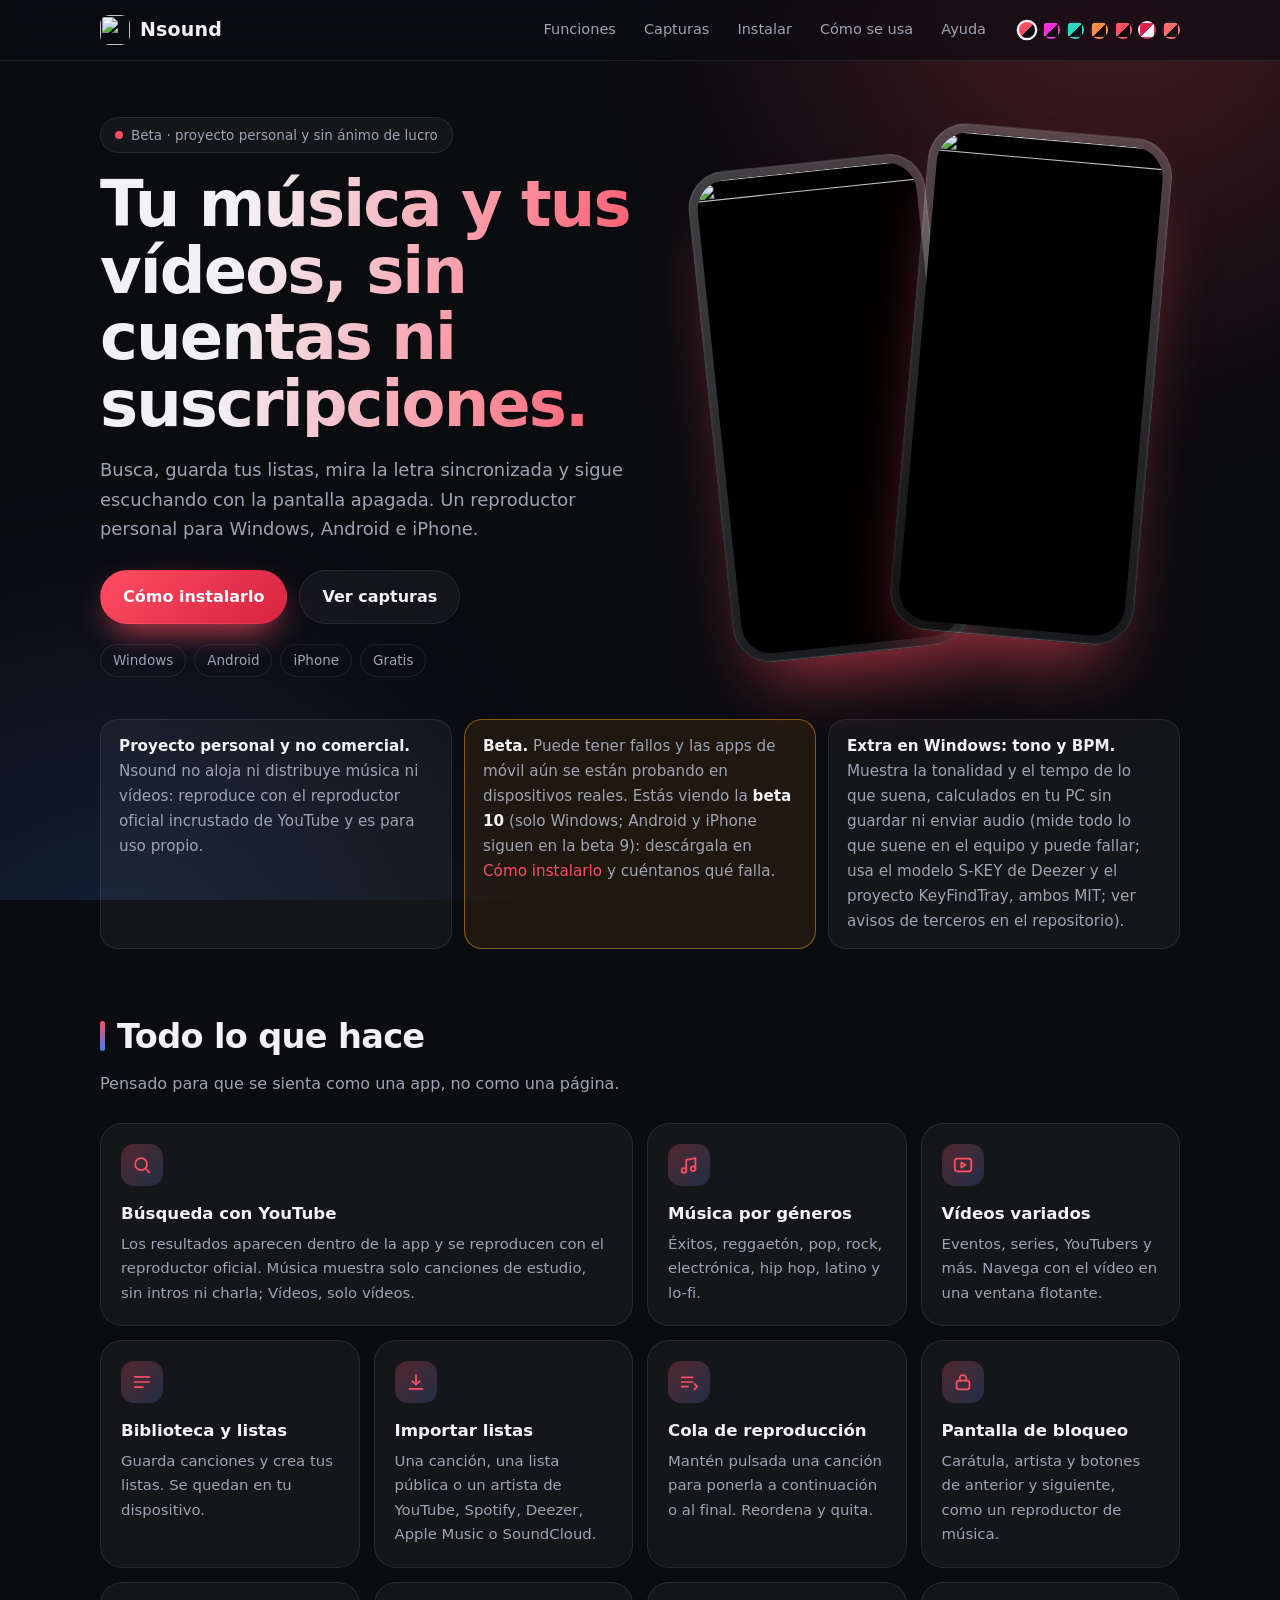
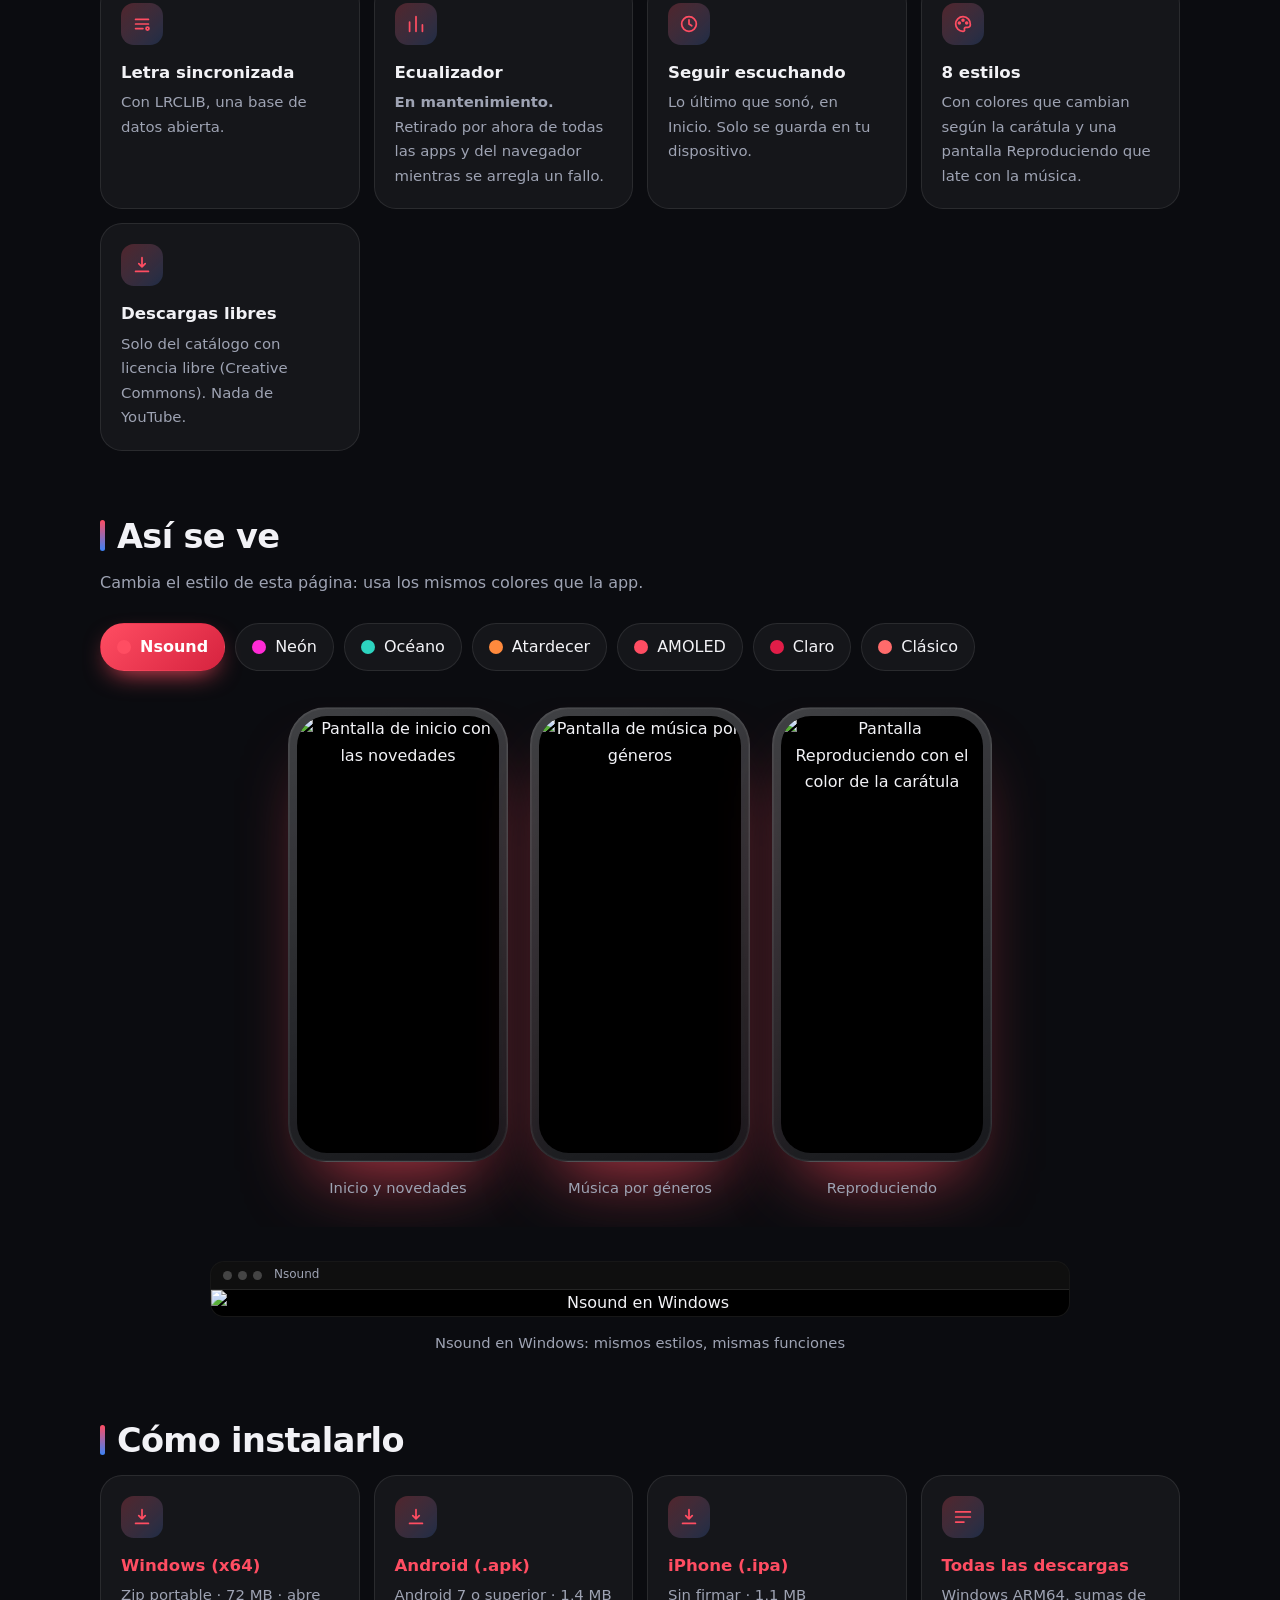
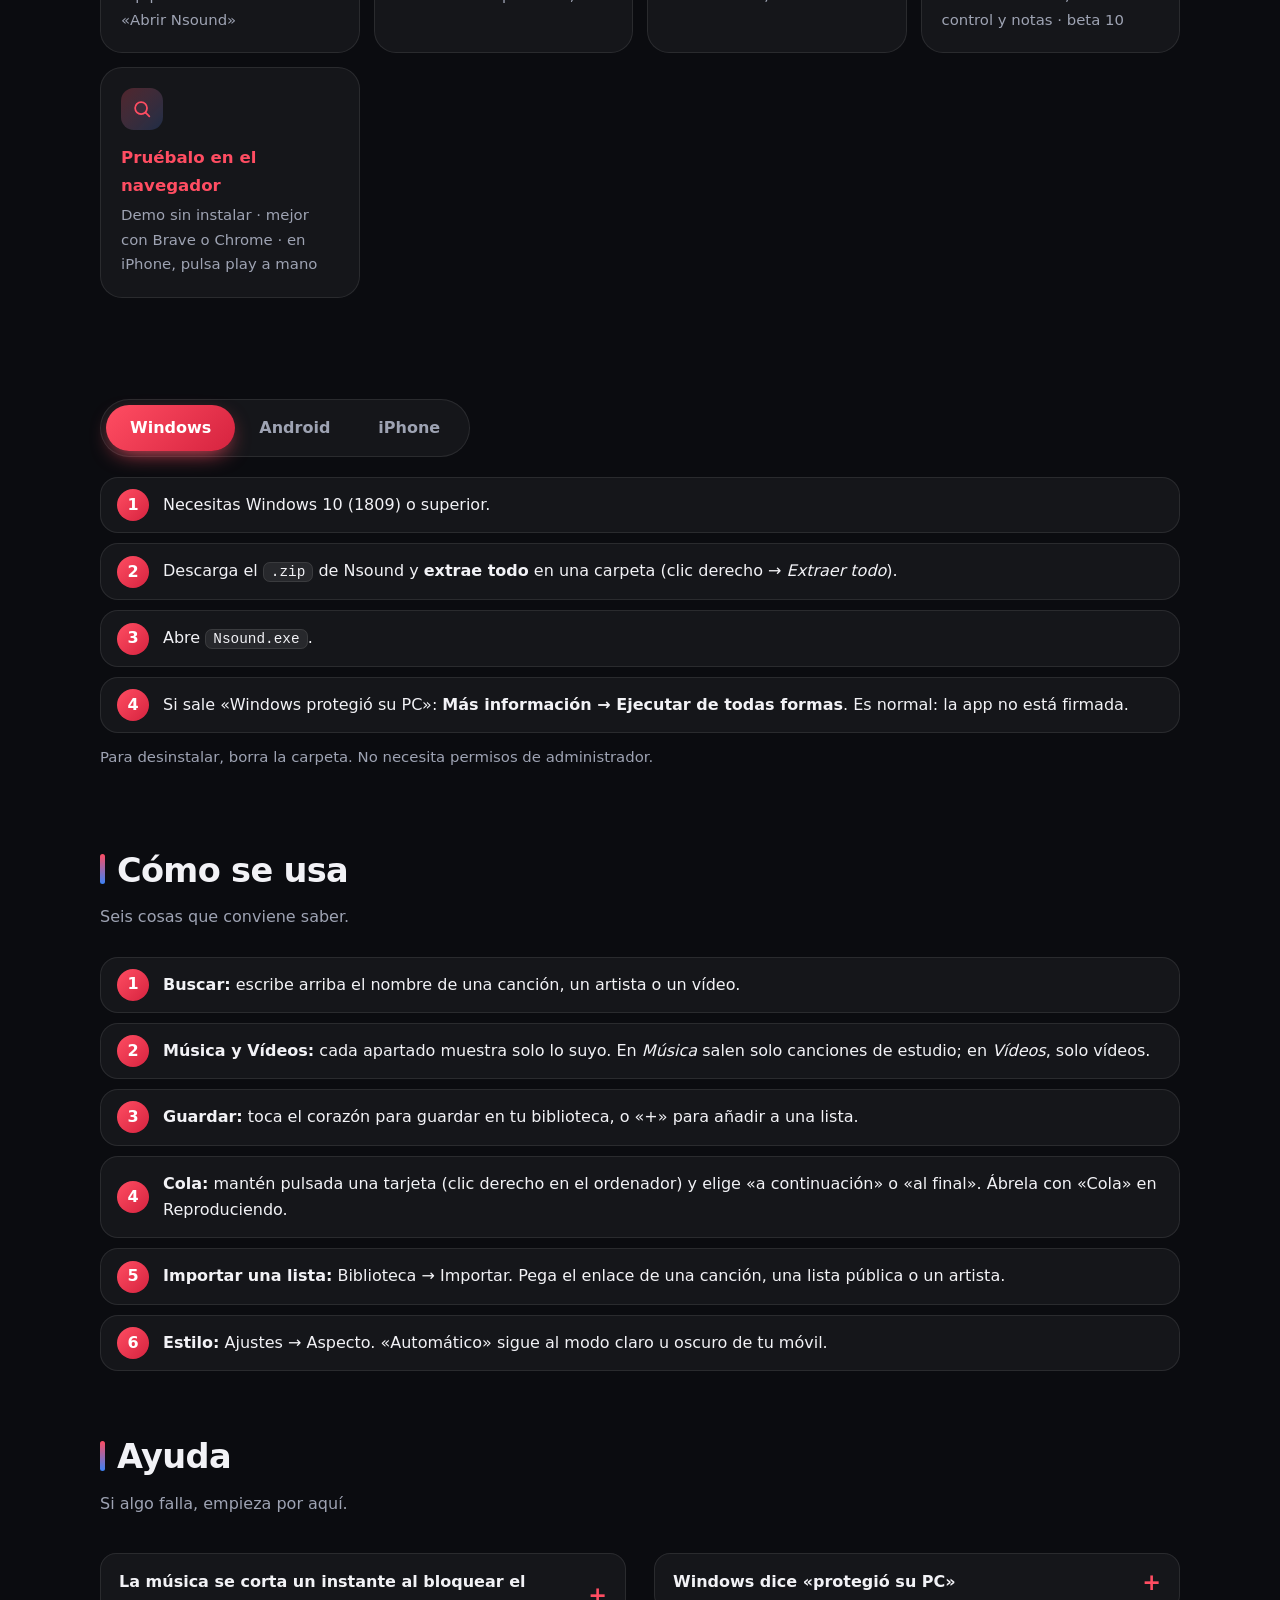
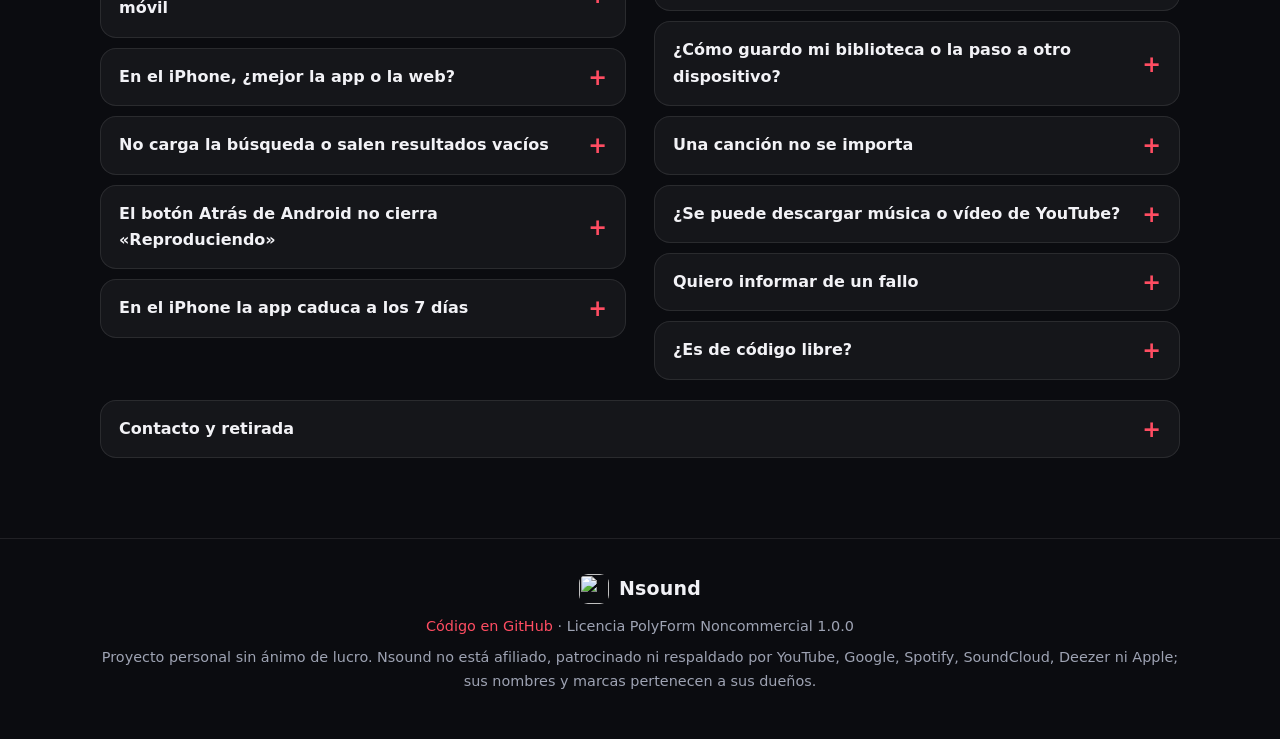
==== commit 61c6b7a8: "web: tamaño correcto del zip de Windows (72 MB) Co-Authored-By: Claude Sonnet 5.5 <noreply@anthropic" ====
--- a/site/index.html
+++ b/site/index.html
@@ -232,7 +232,7 @@
   <section id="instalar">
     <h2 class="rv">Cómo instalarlo</h2>
     <div class="grid rv" style="margin-bottom:22px">
-      <a class="card" href="https://github.com/N1x0321/Nsound/releases/download/v0.8.0-beta.10/Nsound-0.8.0-beta.10-windows-x64.zip"><div class="ic"><svg><use href="#i-dl"/></svg></div><h3>Windows (x64)</h3><p>Zip portable · 69 MB · abre «Abrir Nsound»</p></a>
+      <a class="card" href="https://github.com/N1x0321/Nsound/releases/download/v0.8.0-beta.10/Nsound-0.8.0-beta.10-windows-x64.zip"><div class="ic"><svg><use href="#i-dl"/></svg></div><h3>Windows (x64)</h3><p>Zip portable · 72 MB · abre «Abrir Nsound»</p></a>
       <a class="card" href="https://github.com/N1x0321/Nsound/releases/download/v0.8.0-beta.9/Nsound-0.8.0-beta.9-android.apk"><div class="ic"><svg><use href="#i-dl"/></svg></div><h3>Android (.apk)</h3><p>Android 7 o superior · 1,4 MB</p></a>
       <a class="card" href="https://github.com/N1x0321/Nsound/releases/download/v0.8.0-beta.9/Nsound-0.8.0-beta.9-unsigned.ipa"><div class="ic"><svg><use href="#i-dl"/></svg></div><h3>iPhone (.ipa)</h3><p>Sin firmar · 1,1 MB</p></a>
       <a class="card" href="https://github.com/N1x0321/Nsound/releases/tag/v0.8.0-beta.10"><div class="ic"><svg><use href="#i-lib"/></svg></div><h3>Todas las descargas</h3><p>Windows ARM64, sumas de control y notas · beta 10</p></a>
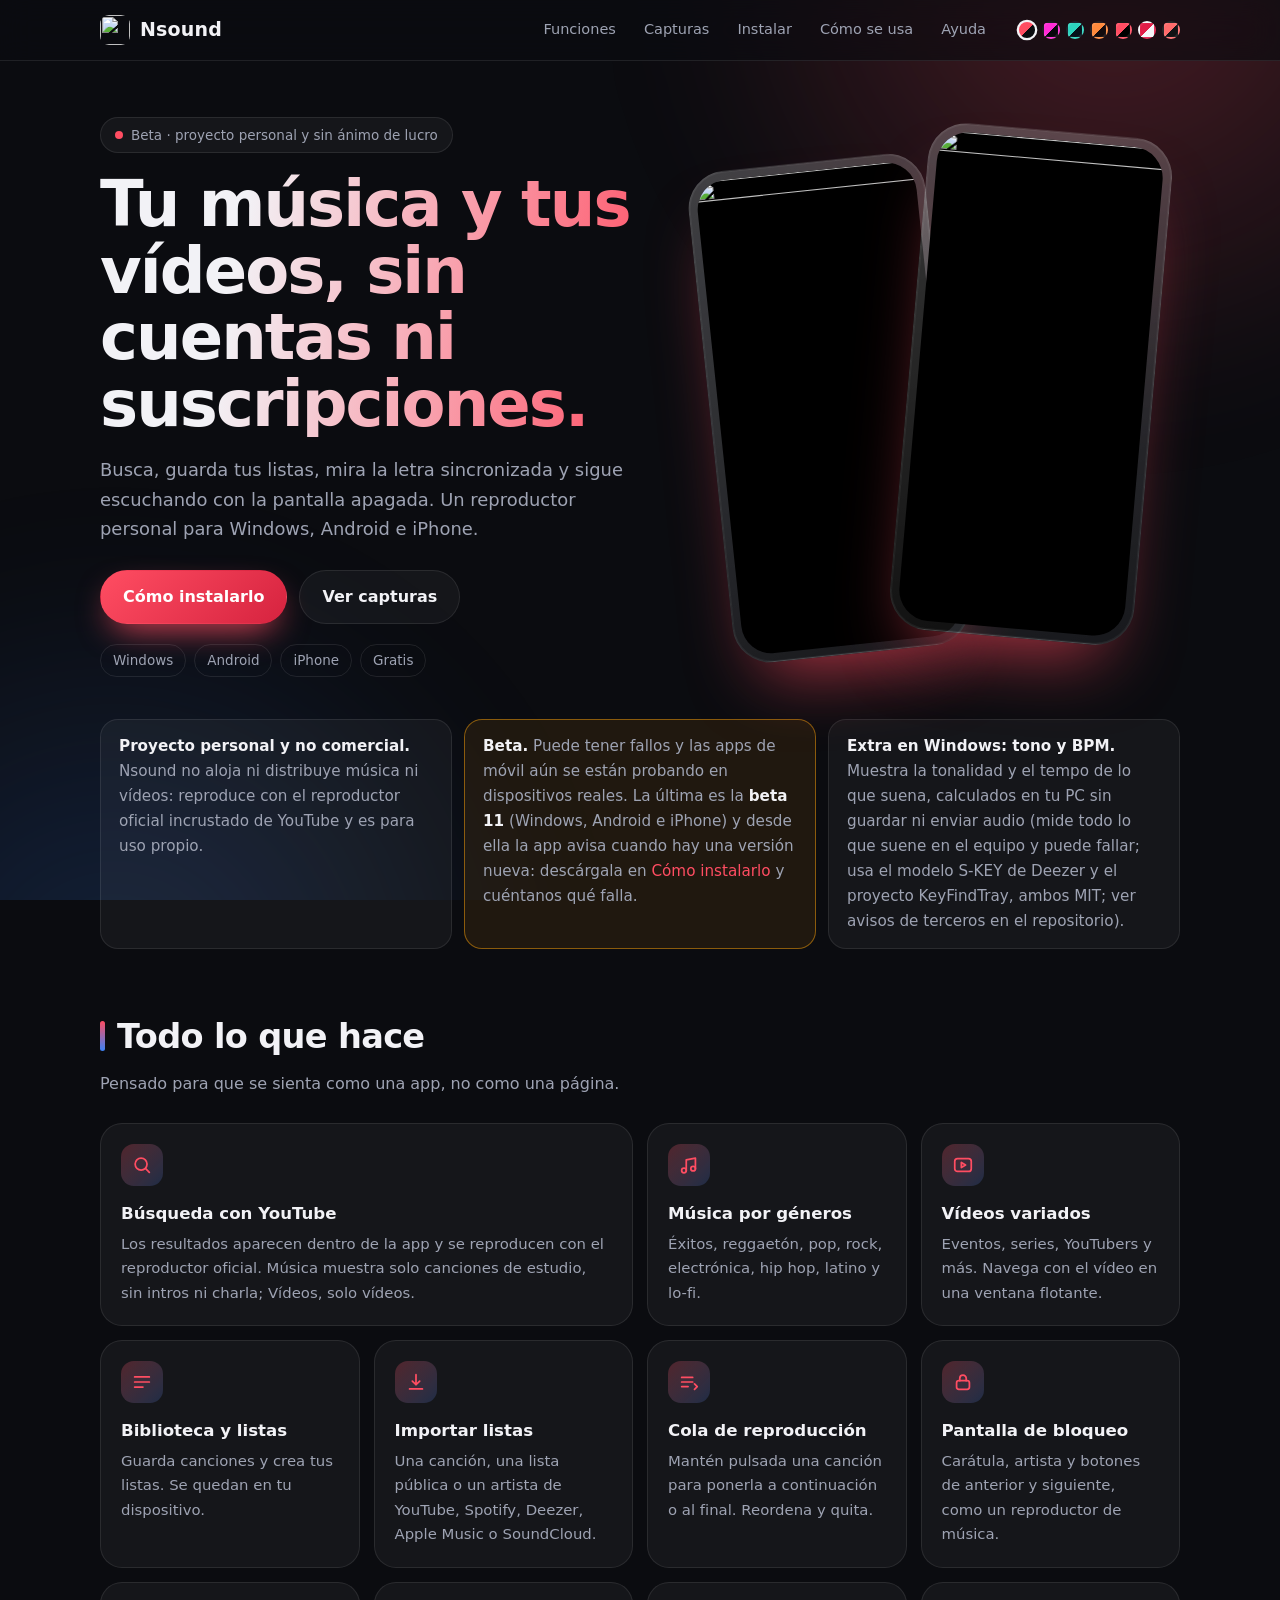
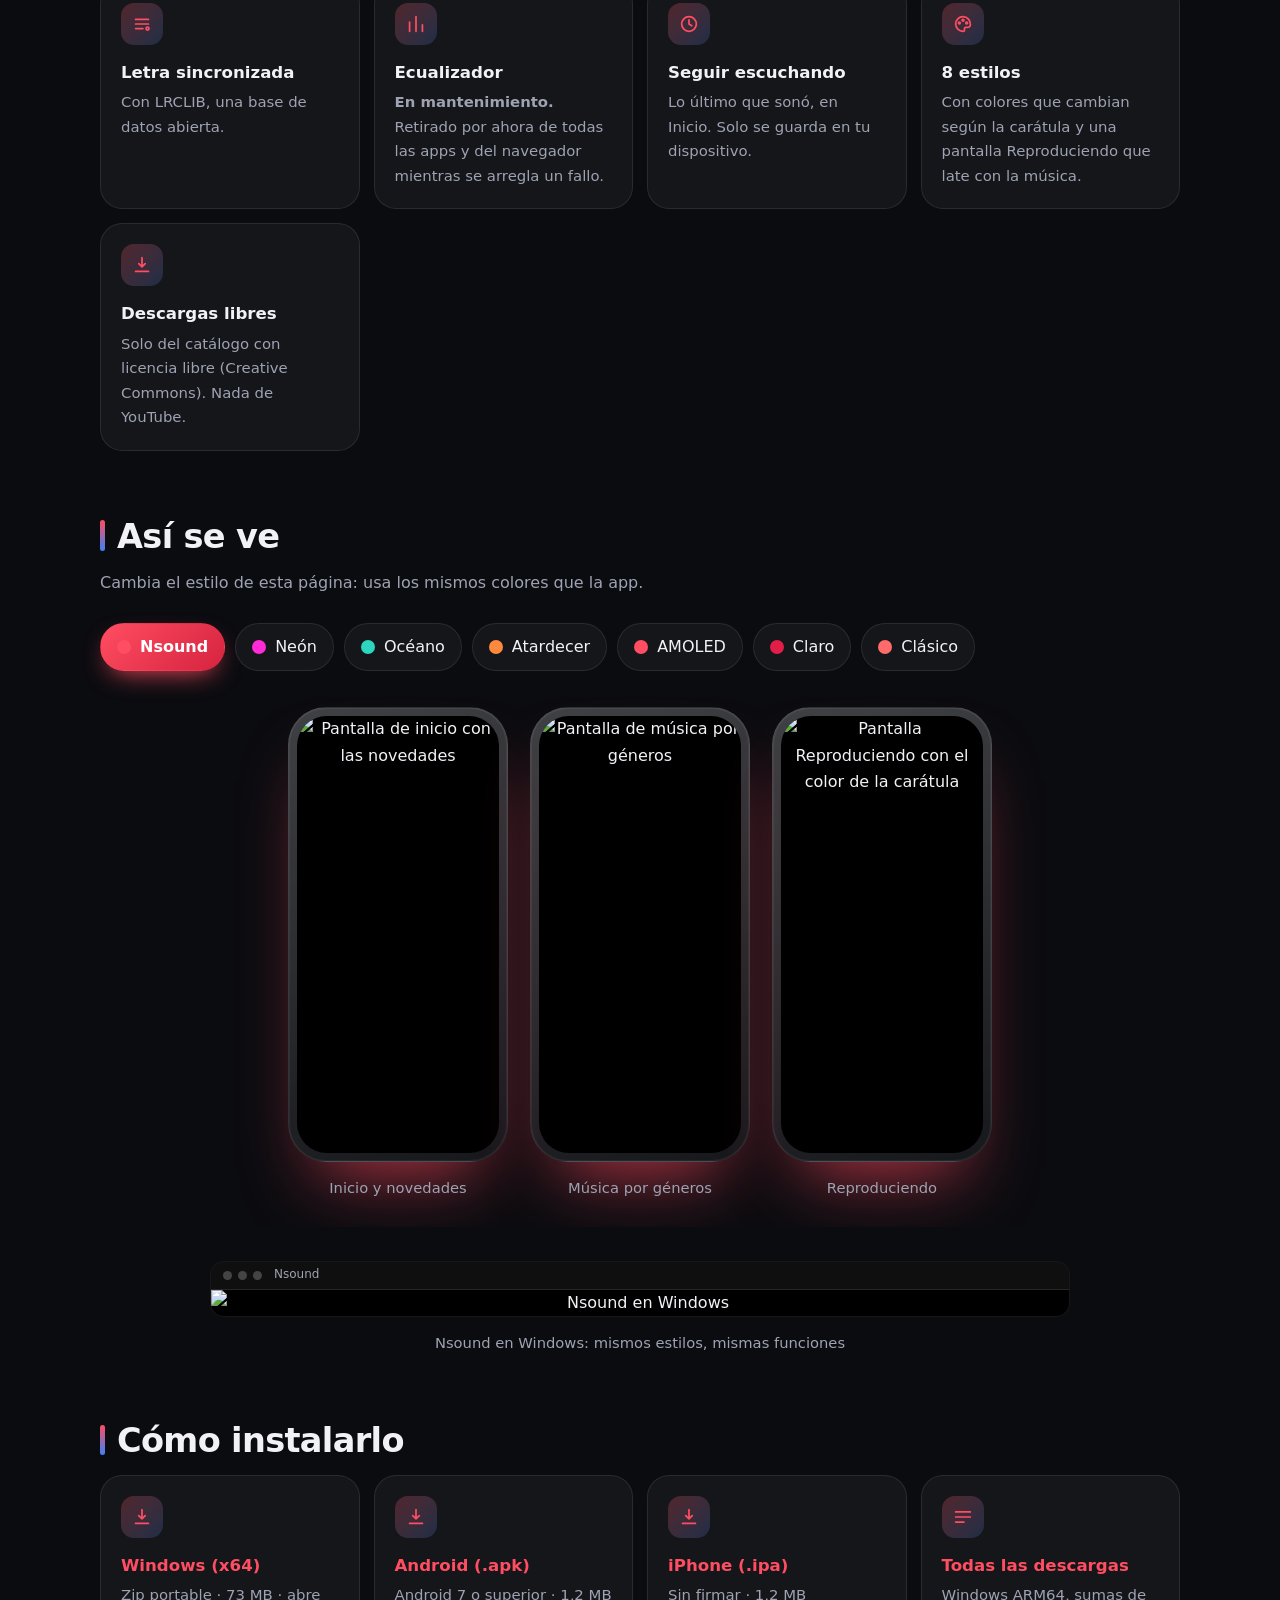
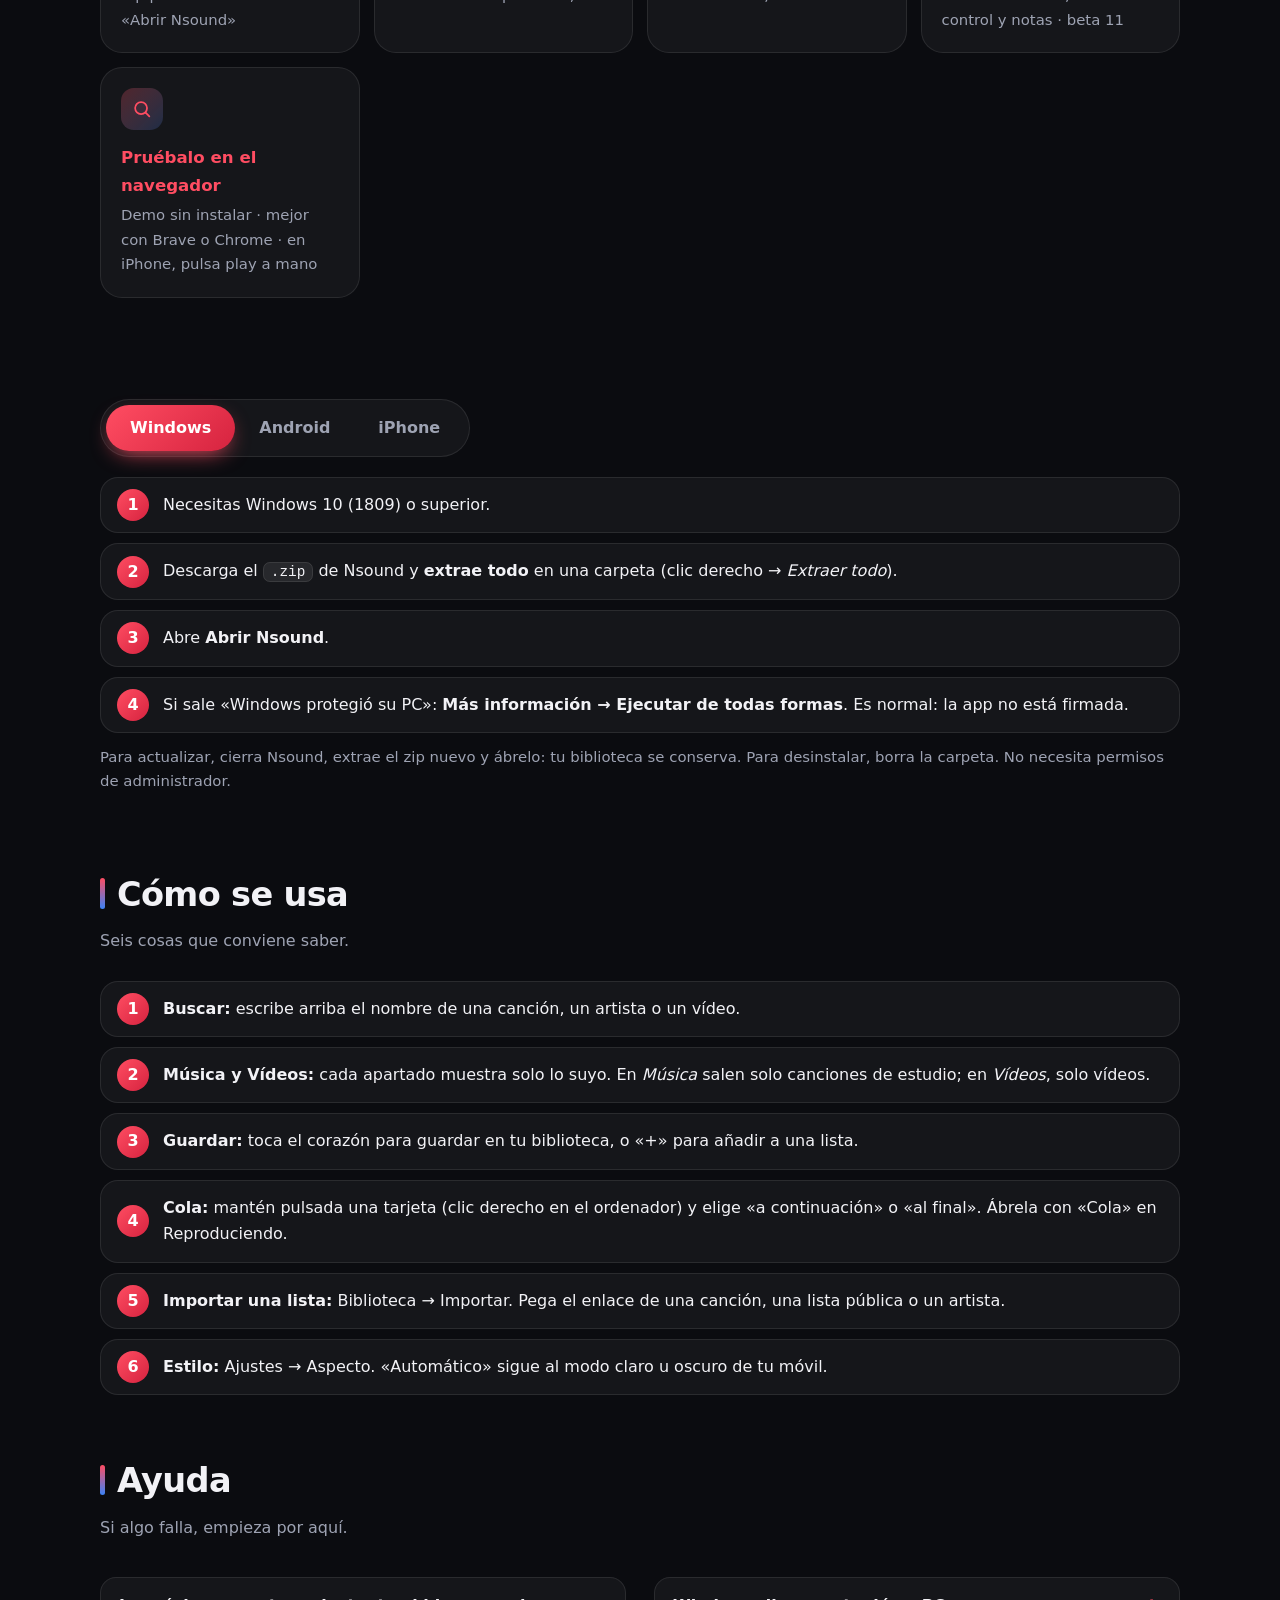
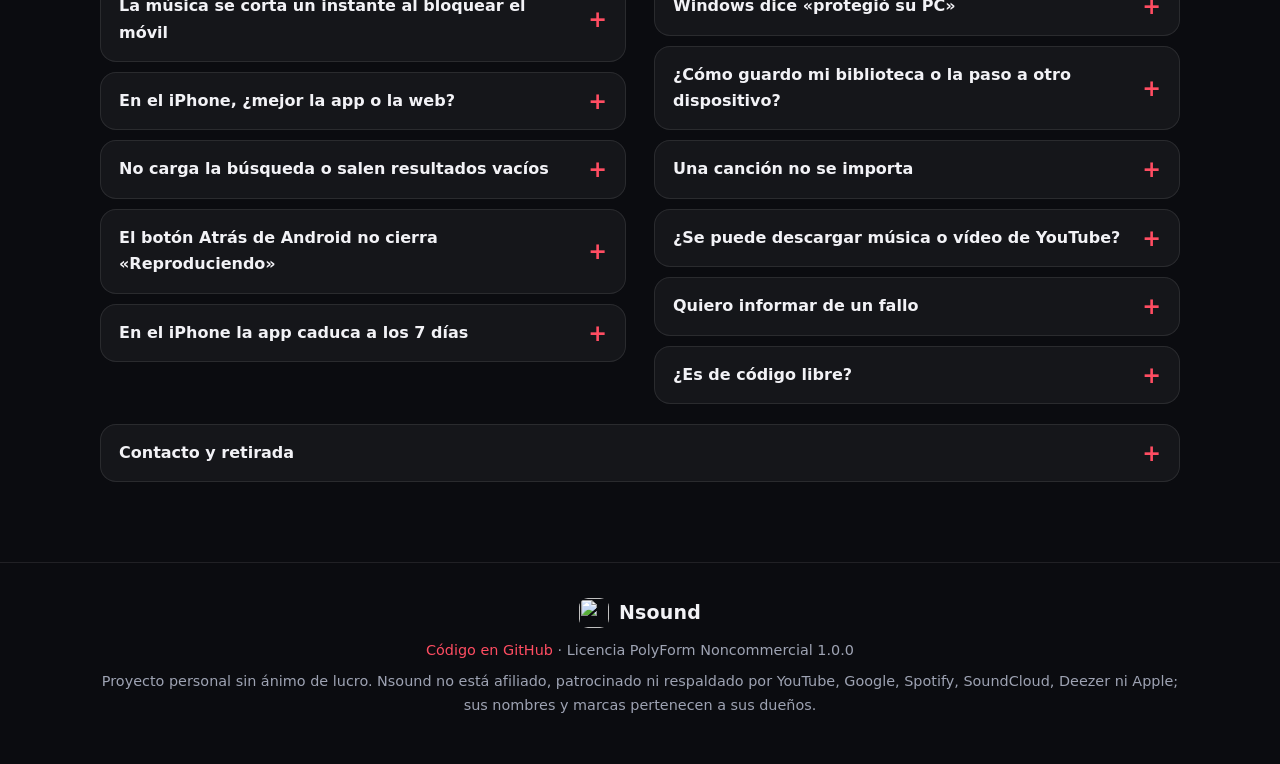
==== commit b8b706d3: "web: beta 11 (descargas, notas de instalación y avisos de actualización) Co-Authored-By: Claude Sonn" ====
--- a/site/index.html
+++ b/site/index.html
@@ -194,7 +194,7 @@
 
   <div class="notes rv">
     <div class="note"><b>Proyecto personal y no comercial.</b> Nsound no aloja ni distribuye música ni vídeos: reproduce con el reproductor oficial incrustado de YouTube y es para uso propio.</div>
-    <div class="note warn"><b>Beta.</b> Puede tener fallos y las apps de móvil aún se están probando en dispositivos reales. Estás viendo la <b>beta 10</b> (solo Windows; Android y iPhone siguen en la beta 9): descárgala en <a href="#instalar">Cómo instalarlo</a> y cuéntanos qué falla.</div>
+    <div class="note warn"><b>Beta.</b> Puede tener fallos y las apps de móvil aún se están probando en dispositivos reales. La última es la <b>beta 11</b> (Windows, Android e iPhone) y desde ella la app avisa cuando hay una versión nueva: descárgala en <a href="#instalar">Cómo instalarlo</a> y cuéntanos qué falla.</div>
     <div class="note"><b>Extra en Windows: tono y BPM.</b> Muestra la tonalidad y el tempo de lo que suena, calculados en tu PC sin guardar ni enviar audio (mide todo lo que suene en el equipo y puede fallar; usa el modelo S-KEY de Deezer y el proyecto KeyFindTray, ambos MIT; ver avisos de terceros en el repositorio).</div>
   </div>
 
@@ -232,10 +232,10 @@
   <section id="instalar">
     <h2 class="rv">Cómo instalarlo</h2>
     <div class="grid rv" style="margin-bottom:22px">
-      <a class="card" href="https://github.com/N1x0321/Nsound/releases/download/v0.8.0-beta.10/Nsound-0.8.0-beta.10-windows-x64.zip"><div class="ic"><svg><use href="#i-dl"/></svg></div><h3>Windows (x64)</h3><p>Zip portable · 72 MB · abre «Abrir Nsound»</p></a>
-      <a class="card" href="https://github.com/N1x0321/Nsound/releases/download/v0.8.0-beta.9/Nsound-0.8.0-beta.9-android.apk"><div class="ic"><svg><use href="#i-dl"/></svg></div><h3>Android (.apk)</h3><p>Android 7 o superior · 1,4 MB</p></a>
-      <a class="card" href="https://github.com/N1x0321/Nsound/releases/download/v0.8.0-beta.9/Nsound-0.8.0-beta.9-unsigned.ipa"><div class="ic"><svg><use href="#i-dl"/></svg></div><h3>iPhone (.ipa)</h3><p>Sin firmar · 1,1 MB</p></a>
-      <a class="card" href="https://github.com/N1x0321/Nsound/releases/tag/v0.8.0-beta.10"><div class="ic"><svg><use href="#i-lib"/></svg></div><h3>Todas las descargas</h3><p>Windows ARM64, sumas de control y notas · beta 10</p></a>
+      <a class="card" href="https://github.com/N1x0321/Nsound/releases/download/v0.8.0-beta.11/Nsound-0.8.0-beta.11-windows-x64.zip"><div class="ic"><svg><use href="#i-dl"/></svg></div><h3>Windows (x64)</h3><p>Zip portable · 73 MB · abre «Abrir Nsound»</p></a>
+      <a class="card" href="https://github.com/N1x0321/Nsound/releases/download/v0.8.0-beta.11/Nsound-0.8.0-beta.11-android.apk"><div class="ic"><svg><use href="#i-dl"/></svg></div><h3>Android (.apk)</h3><p>Android 7 o superior · 1,2 MB</p></a>
+      <a class="card" href="https://github.com/N1x0321/Nsound/releases/download/v0.8.0-beta.11/Nsound-0.8.0-beta.11-unsigned.ipa"><div class="ic"><svg><use href="#i-dl"/></svg></div><h3>iPhone (.ipa)</h3><p>Sin firmar · 1,2 MB</p></a>
+      <a class="card" href="https://github.com/N1x0321/Nsound/releases/tag/v0.8.0-beta.11"><div class="ic"><svg><use href="#i-lib"/></svg></div><h3>Todas las descargas</h3><p>Windows ARM64, sumas de control y notas · beta 11</p></a>
       <a class="card" href="https://nsound-demo.vercel.app/" target="_blank" rel="noopener"><div class="ic"><svg><use href="#i-search"/></svg></div><h3>Pruébalo en el navegador</h3><p>Demo sin instalar · mejor con Brave o Chrome · en iPhone, pulsa play a mano</p></a>
     </div>
     <p class="sub rv">Elige tu sistema. Ninguna sale de una tienda, así que tu móvil o tu PC pedirá una confirmación: es normal.</p>
@@ -244,15 +244,16 @@
     <div class="pane on" id="win"><ol class="steps">
       <li>Necesitas Windows 10 (1809) o superior.</li>
       <li>Descarga el <code>.zip</code> de Nsound y <b>extrae todo</b> en una carpeta (clic derecho → <i>Extraer todo</i>).</li>
-      <li>Abre <code>Nsound.exe</code>.</li>
+      <li>Abre <b>Abrir Nsound</b>.</li>
       <li>Si sale «Windows protegió su PC»: <b>Más información → Ejecutar de todas formas</b>. Es normal: la app no está firmada.</li></ol>
-      <p class="hint">Para desinstalar, borra la carpeta. No necesita permisos de administrador.</p></div>
+      <p class="hint">Para actualizar, cierra Nsound, extrae el zip nuevo y ábrelo: tu biblioteca se conserva. Para desinstalar, borra la carpeta. No necesita permisos de administrador.</p></div>
     <div class="pane" id="and"><ol class="steps">
       <li>Necesitas Android 7 o superior.</li>
       <li>Descarga el <code>.apk</code> en el móvil y ábrelo.</li>
       <li>Android pedirá permitir instalar desde esa fuente: acepta en <b>Ajustes</b>. Puedes quitar el permiso después.</li>
       <li>Si Play Protect avisa de «App no verificada»: <b>Más detalles → Instalar de todas formas</b>.</li>
-      <li>Pulsa <b>Instalar</b> y luego <b>Abrir</b>. Acepta las notificaciones para ver el control de reproducción.</li></ol></div>
+      <li>Pulsa <b>Instalar</b> y luego <b>Abrir</b>. Acepta las notificaciones para ver el control de reproducción.</li></ol>
+      <p class="hint"><b>¿Tienes la beta 10 o una anterior?</b> La 11 no se instala encima: exporta tu biblioteca (<b>Biblioteca → Exportar</b>), desinstala, instala la nueva e importa el archivo. Es solo esta vez.</p></div>
     <div class="pane" id="ios"><ol class="steps">
       <li>El <code>.ipa</code> no está firmado: se firma con tu Apple ID al instalar. Lo más fácil es <a href="https://sideloadly.io">Sideloadly</a> en tu ordenador (en Windows, con iTunes e iCloud descargados de Apple.com).</li>
       <li>Conecta el iPhone por cable y pulsa <b>Confiar</b>.</li>
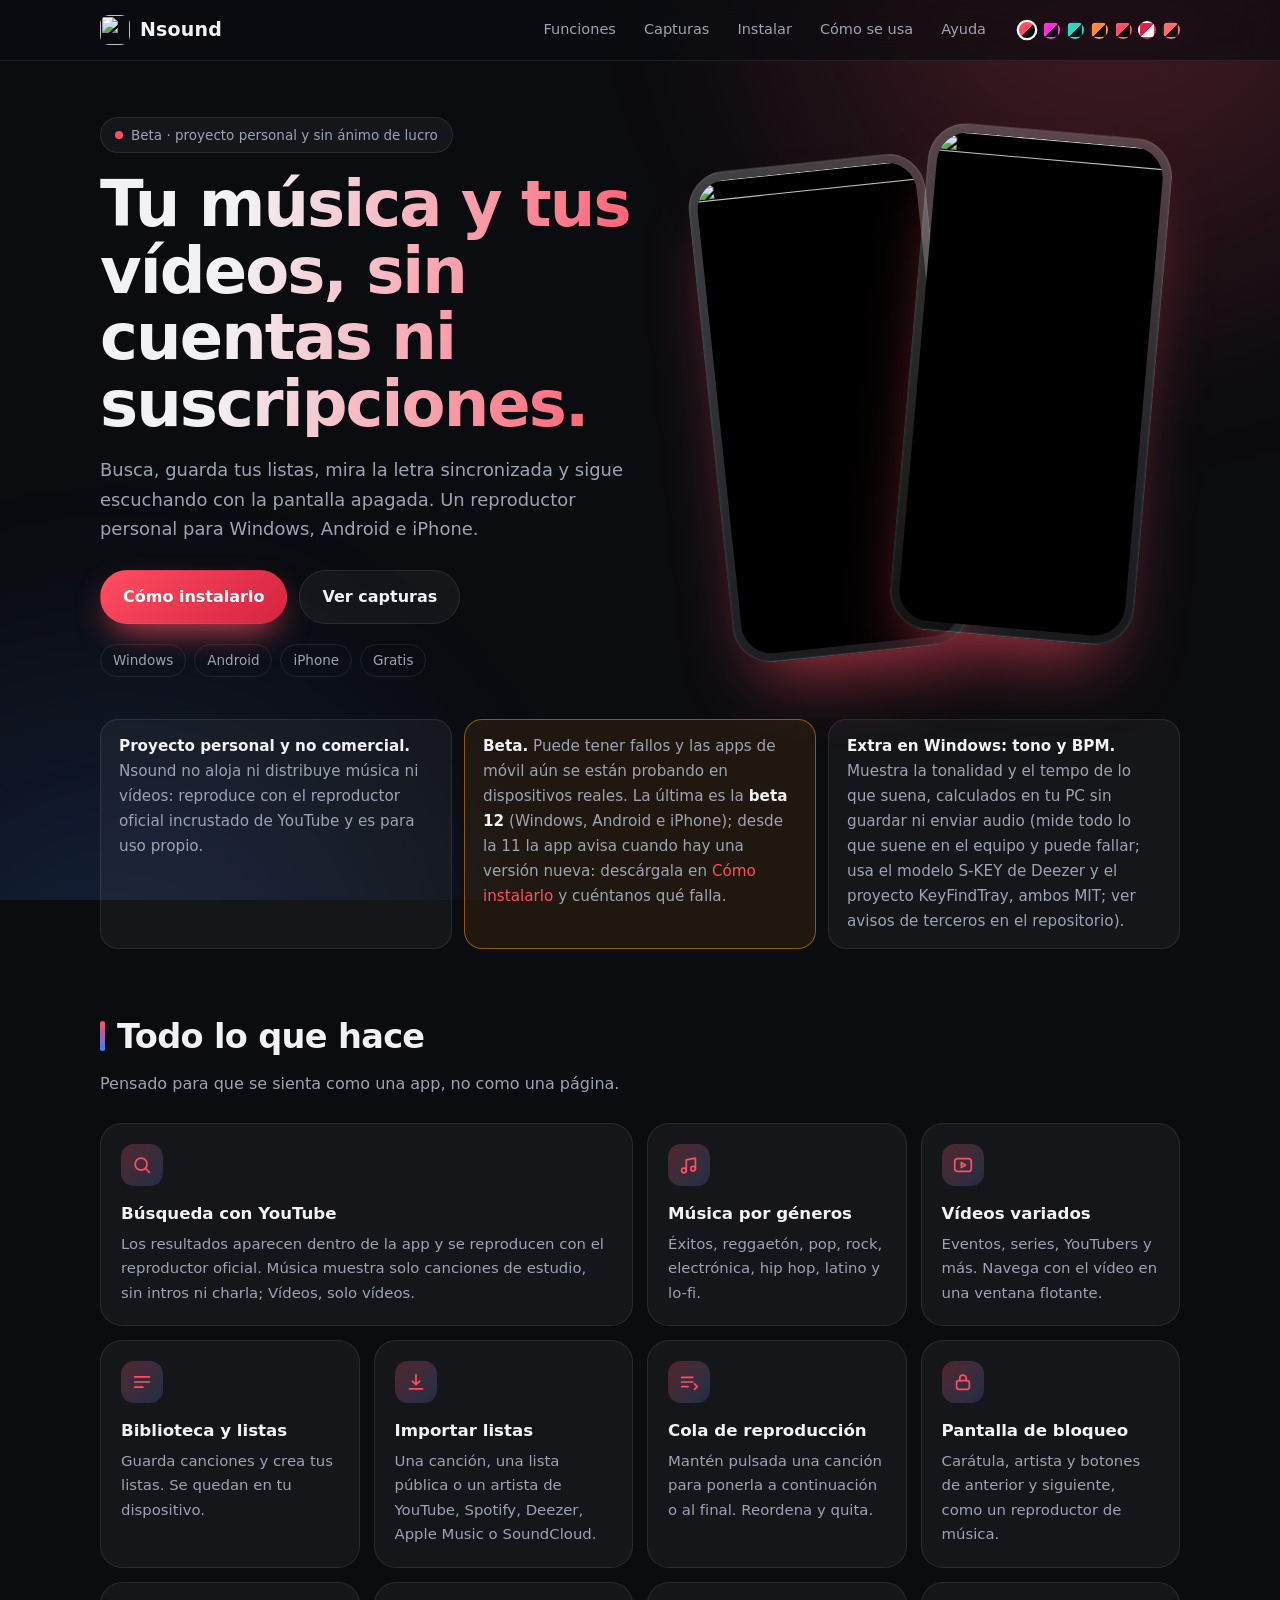
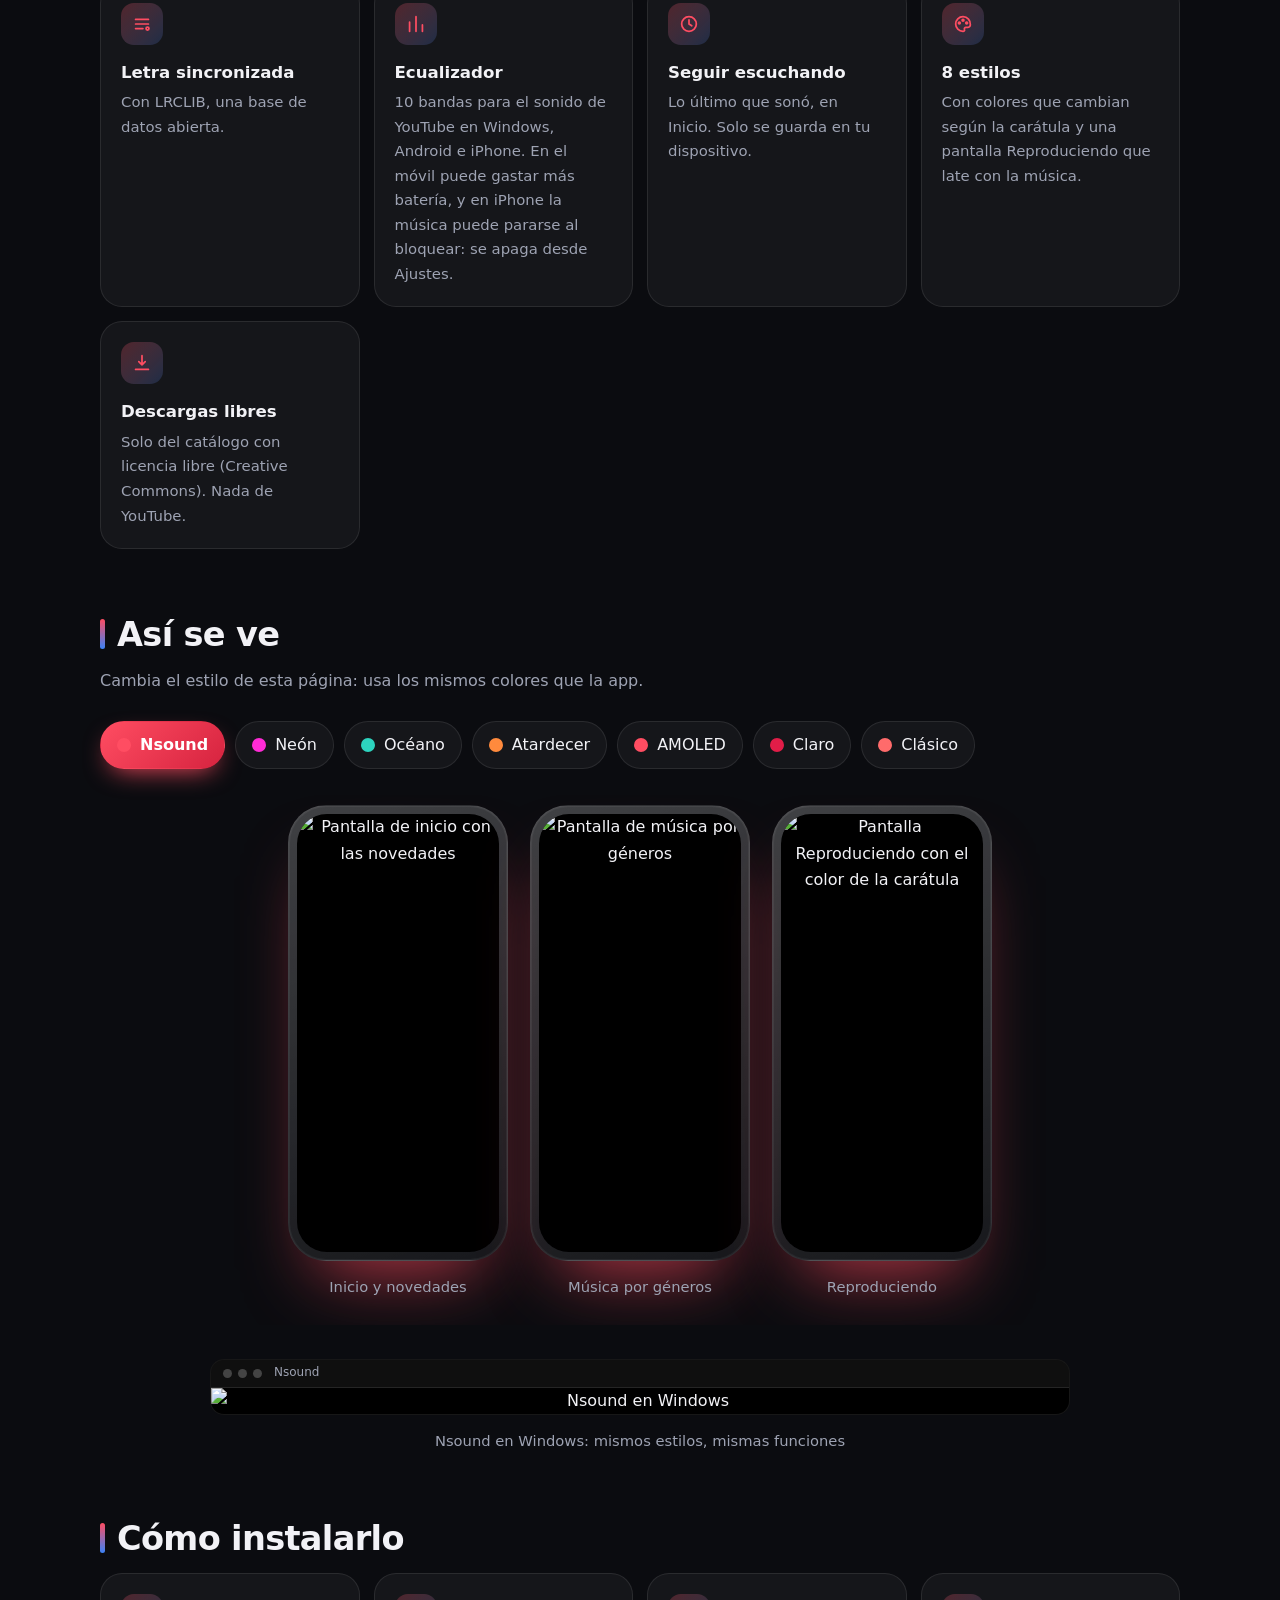
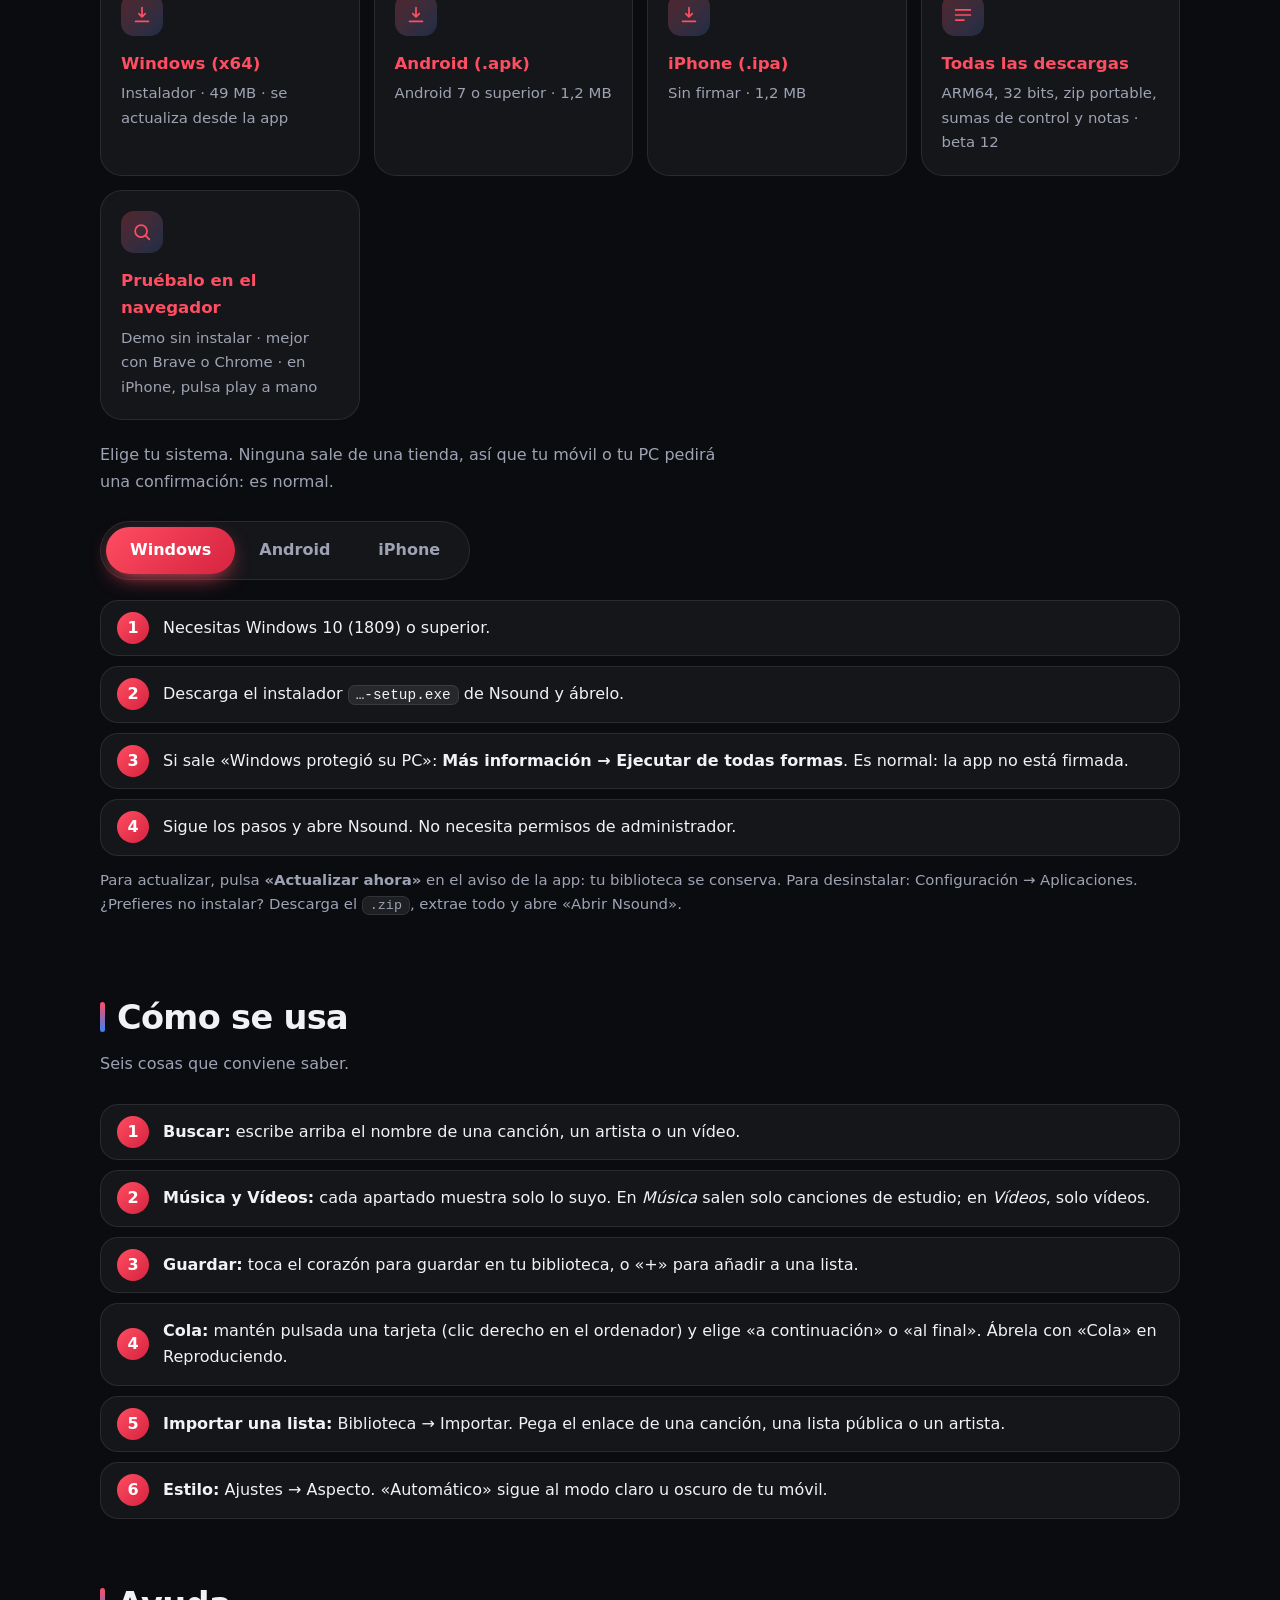
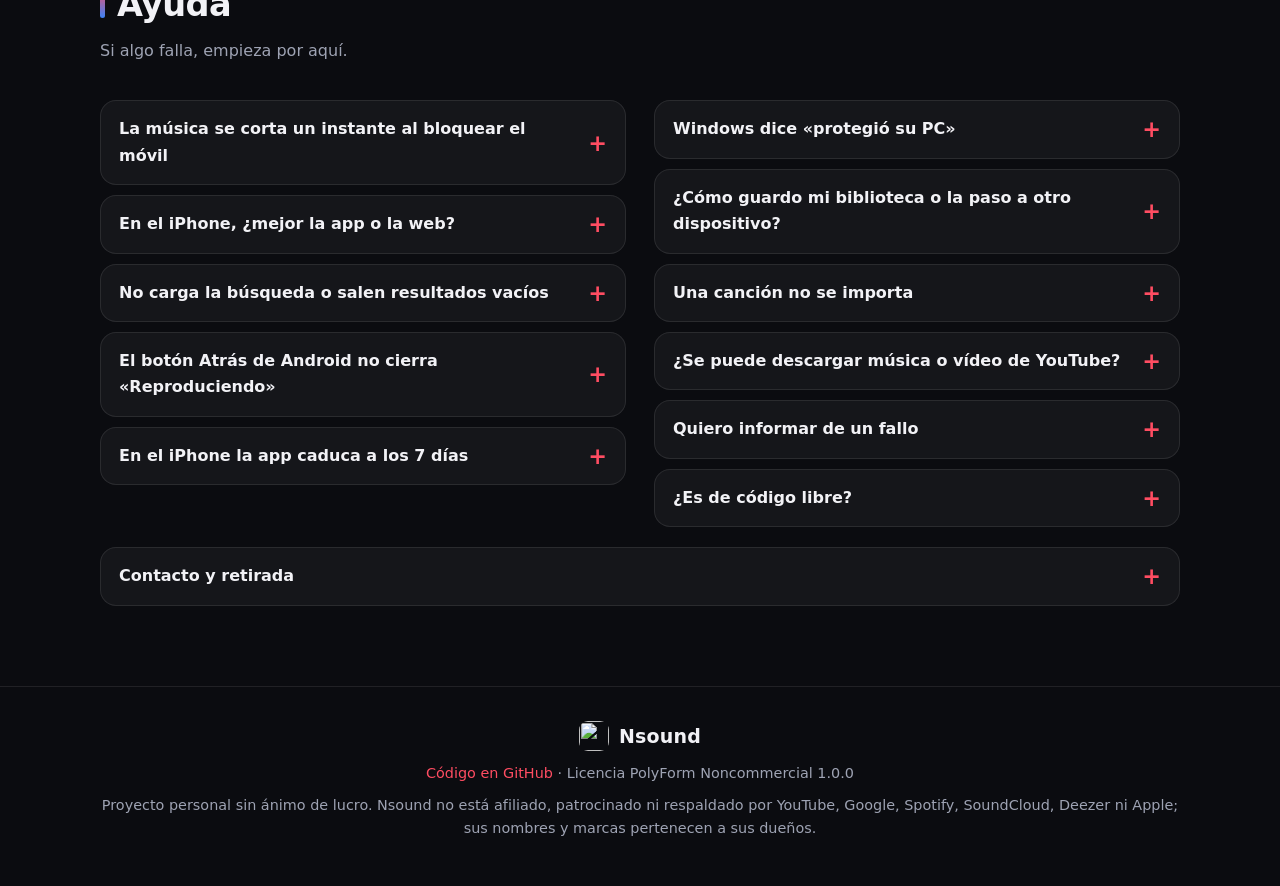
==== commit 8dae37da: "web: beta 12 (instalador de Windows, descargas y novedades) Co-Authored-By: Claude Sonnet 5.5 <norep" ====
--- a/site/index.html
+++ b/site/index.html
@@ -194,7 +194,7 @@
 
   <div class="notes rv">
     <div class="note"><b>Proyecto personal y no comercial.</b> Nsound no aloja ni distribuye música ni vídeos: reproduce con el reproductor oficial incrustado de YouTube y es para uso propio.</div>
-    <div class="note warn"><b>Beta.</b> Puede tener fallos y las apps de móvil aún se están probando en dispositivos reales. La última es la <b>beta 11</b> (Windows, Android e iPhone) y desde ella la app avisa cuando hay una versión nueva: descárgala en <a href="#instalar">Cómo instalarlo</a> y cuéntanos qué falla.</div>
+    <div class="note warn"><b>Beta.</b> Puede tener fallos y las apps de móvil aún se están probando en dispositivos reales. La última es la <b>beta 12</b> (Windows, Android e iPhone); desde la 11 la app avisa cuando hay una versión nueva: descárgala en <a href="#instalar">Cómo instalarlo</a> y cuéntanos qué falla.</div>
     <div class="note"><b>Extra en Windows: tono y BPM.</b> Muestra la tonalidad y el tempo de lo que suena, calculados en tu PC sin guardar ni enviar audio (mide todo lo que suene en el equipo y puede fallar; usa el modelo S-KEY de Deezer y el proyecto KeyFindTray, ambos MIT; ver avisos de terceros en el repositorio).</div>
   </div>
 
@@ -210,7 +210,7 @@
       <div class="card rv" style="--d:.1s"><div class="ic"><svg><use href="#i-queue"/></svg></div><h3>Cola de reproducción</h3><p>Mantén pulsada una canción para ponerla a continuación o al final. Reordena y quita.</p></div>
       <div class="card rv"><div class="ic"><svg><use href="#i-lock"/></svg></div><h3>Pantalla de bloqueo</h3><p>Carátula, artista y botones de anterior y siguiente, como un reproductor de música.</p></div>
       <div class="card rv" style="--d:.05s"><div class="ic"><svg><use href="#i-lyrics"/></svg></div><h3>Letra sincronizada</h3><p>Con LRCLIB, una base de datos abierta.</p></div>
-      <div class="card rv" style="--d:.1s"><div class="ic"><svg><use href="#i-eq"/></svg></div><h3>Ecualizador</h3><p><b>En mantenimiento.</b> Retirado por ahora de todas las apps y del navegador mientras se arregla un fallo.</p></div>
+      <div class="card rv" style="--d:.1s"><div class="ic"><svg><use href="#i-eq"/></svg></div><h3>Ecualizador</h3><p>10 bandas para el sonido de YouTube en Windows, Android e iPhone. En el móvil puede gastar más batería, y en iPhone la música puede pararse al bloquear: se apaga desde Ajustes.</p></div>
       <div class="card rv"><div class="ic"><svg><use href="#i-clock"/></svg></div><h3>Seguir escuchando</h3><p>Lo último que sonó, en Inicio. Solo se guarda en tu dispositivo.</p></div>
       <div class="card rv" style="--d:.05s"><div class="ic"><svg><use href="#i-pal"/></svg></div><h3>8 estilos</h3><p>Con colores que cambian según la carátula y una pantalla Reproduciendo que late con la música.</p></div>
       <div class="card rv" style="--d:.1s"><div class="ic"><svg><use href="#i-dl"/></svg></div><h3>Descargas libres</h3><p>Solo del catálogo con licencia libre (Creative Commons). Nada de YouTube.</p></div>
@@ -232,10 +232,10 @@
   <section id="instalar">
     <h2 class="rv">Cómo instalarlo</h2>
     <div class="grid rv" style="margin-bottom:22px">
-      <a class="card" href="https://github.com/N1x0321/Nsound/releases/download/v0.8.0-beta.11/Nsound-0.8.0-beta.11-windows-x64.zip"><div class="ic"><svg><use href="#i-dl"/></svg></div><h3>Windows (x64)</h3><p>Zip portable · 73 MB · abre «Abrir Nsound»</p></a>
-      <a class="card" href="https://github.com/N1x0321/Nsound/releases/download/v0.8.0-beta.11/Nsound-0.8.0-beta.11-android.apk"><div class="ic"><svg><use href="#i-dl"/></svg></div><h3>Android (.apk)</h3><p>Android 7 o superior · 1,2 MB</p></a>
-      <a class="card" href="https://github.com/N1x0321/Nsound/releases/download/v0.8.0-beta.11/Nsound-0.8.0-beta.11-unsigned.ipa"><div class="ic"><svg><use href="#i-dl"/></svg></div><h3>iPhone (.ipa)</h3><p>Sin firmar · 1,2 MB</p></a>
-      <a class="card" href="https://github.com/N1x0321/Nsound/releases/tag/v0.8.0-beta.11"><div class="ic"><svg><use href="#i-lib"/></svg></div><h3>Todas las descargas</h3><p>Windows ARM64, sumas de control y notas · beta 11</p></a>
+      <a class="card" href="https://github.com/N1x0321/Nsound/releases/download/v0.8.0-beta.12/Nsound-0.8.0-beta.12-windows-x64-setup.exe"><div class="ic"><svg><use href="#i-dl"/></svg></div><h3>Windows (x64)</h3><p>Instalador · 49 MB · se actualiza desde la app</p></a>
+      <a class="card" href="https://github.com/N1x0321/Nsound/releases/download/v0.8.0-beta.12/Nsound-0.8.0-beta.12-android.apk"><div class="ic"><svg><use href="#i-dl"/></svg></div><h3>Android (.apk)</h3><p>Android 7 o superior · 1,2 MB</p></a>
+      <a class="card" href="https://github.com/N1x0321/Nsound/releases/download/v0.8.0-beta.12/Nsound-0.8.0-beta.12-unsigned.ipa"><div class="ic"><svg><use href="#i-dl"/></svg></div><h3>iPhone (.ipa)</h3><p>Sin firmar · 1,2 MB</p></a>
+      <a class="card" href="https://github.com/N1x0321/Nsound/releases/tag/v0.8.0-beta.12"><div class="ic"><svg><use href="#i-lib"/></svg></div><h3>Todas las descargas</h3><p>ARM64, 32 bits, zip portable, sumas de control y notas · beta 12</p></a>
       <a class="card" href="https://nsound-demo.vercel.app/" target="_blank" rel="noopener"><div class="ic"><svg><use href="#i-search"/></svg></div><h3>Pruébalo en el navegador</h3><p>Demo sin instalar · mejor con Brave o Chrome · en iPhone, pulsa play a mano</p></a>
     </div>
     <p class="sub rv">Elige tu sistema. Ninguna sale de una tienda, así que tu móvil o tu PC pedirá una confirmación: es normal.</p>
@@ -243,10 +243,10 @@
       <button role="tab" aria-selected="true" data-t="win">Windows</button><button role="tab" aria-selected="false" data-t="and">Android</button><button role="tab" aria-selected="false" data-t="ios">iPhone</button></div>
     <div class="pane on" id="win"><ol class="steps">
       <li>Necesitas Windows 10 (1809) o superior.</li>
-      <li>Descarga el <code>.zip</code> de Nsound y <b>extrae todo</b> en una carpeta (clic derecho → <i>Extraer todo</i>).</li>
-      <li>Abre <b>Abrir Nsound</b>.</li>
-      <li>Si sale «Windows protegió su PC»: <b>Más información → Ejecutar de todas formas</b>. Es normal: la app no está firmada.</li></ol>
-      <p class="hint">Para actualizar, cierra Nsound, extrae el zip nuevo y ábrelo: tu biblioteca se conserva. Para desinstalar, borra la carpeta. No necesita permisos de administrador.</p></div>
+      <li>Descarga el instalador <code>…-setup.exe</code> de Nsound y ábrelo.</li>
+      <li>Si sale «Windows protegió su PC»: <b>Más información → Ejecutar de todas formas</b>. Es normal: la app no está firmada.</li>
+      <li>Sigue los pasos y abre Nsound. No necesita permisos de administrador.</li></ol>
+      <p class="hint">Para actualizar, pulsa <b>«Actualizar ahora»</b> en el aviso de la app: tu biblioteca se conserva. Para desinstalar: Configuración → Aplicaciones. ¿Prefieres no instalar? Descarga el <code>.zip</code>, extrae todo y abre «Abrir Nsound».</p></div>
     <div class="pane" id="and"><ol class="steps">
       <li>Necesitas Android 7 o superior.</li>
       <li>Descarga el <code>.apk</code> en el móvil y ábrelo.</li>
